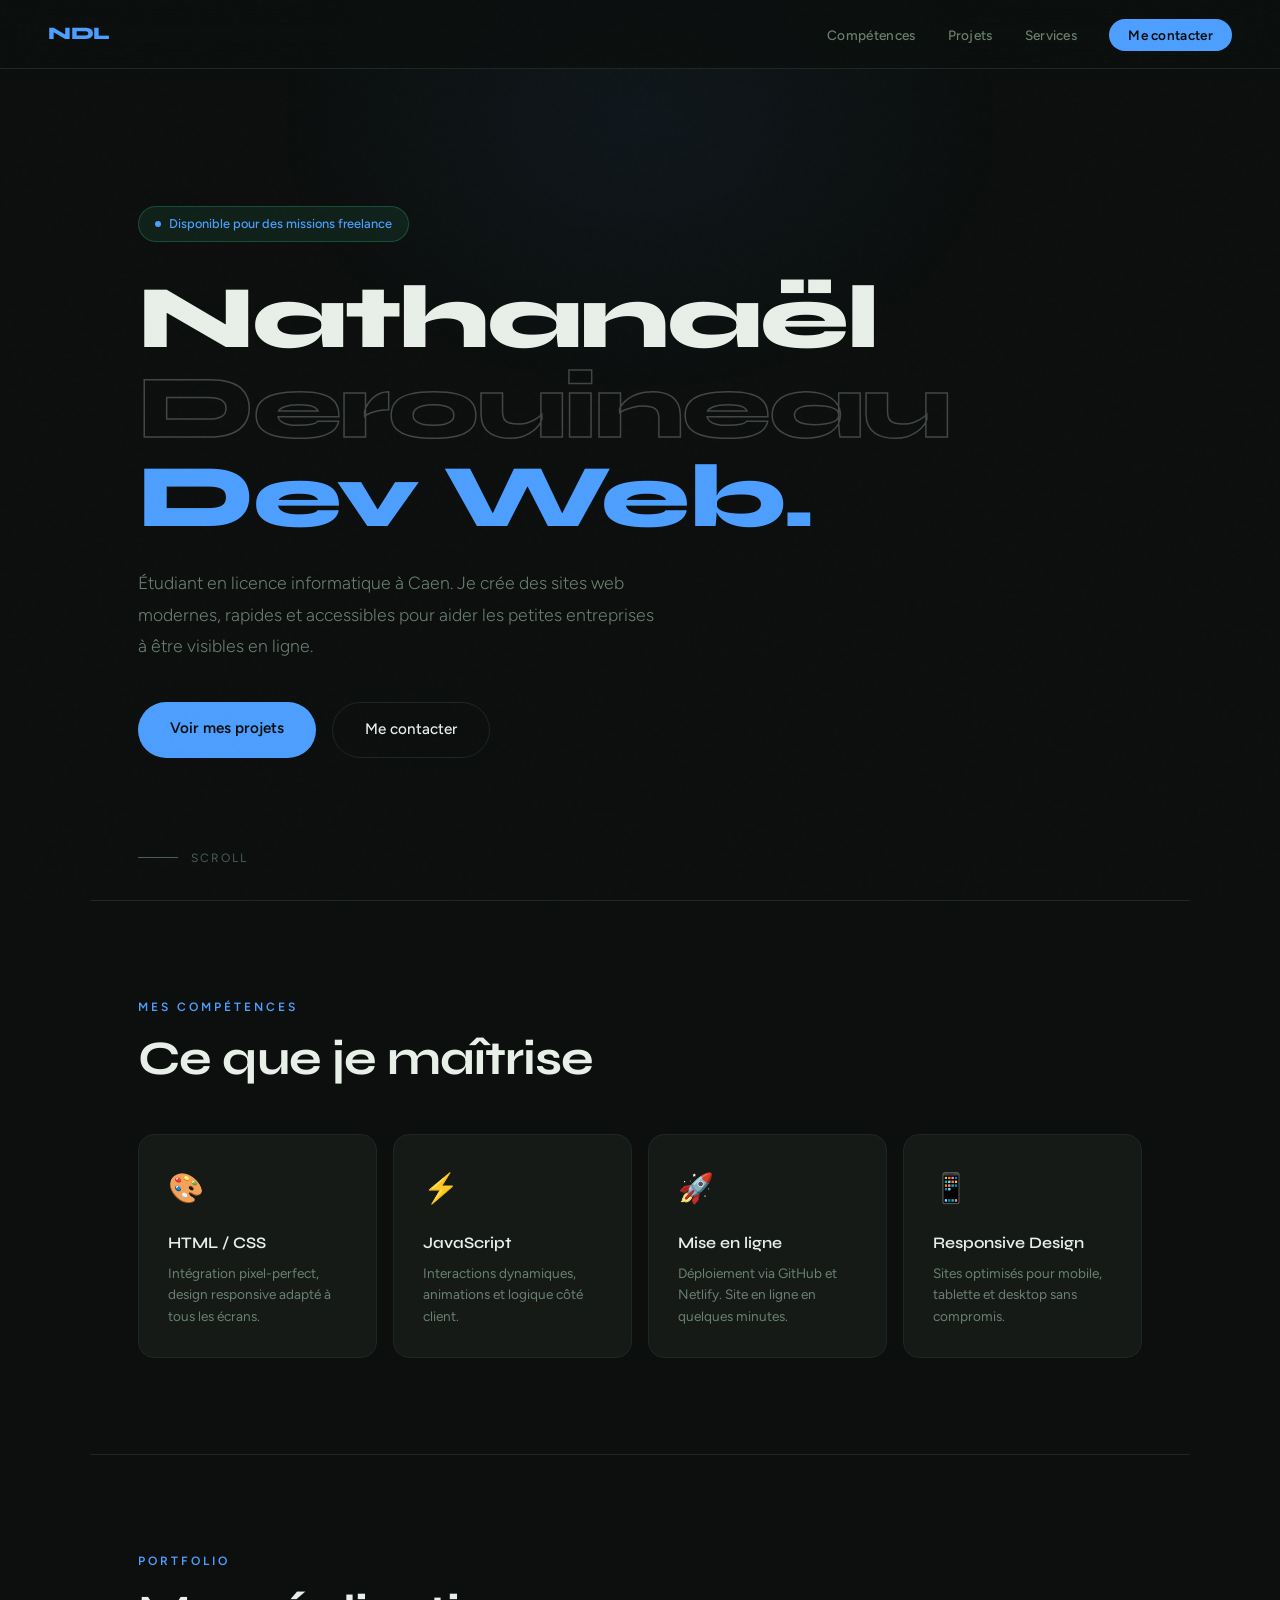
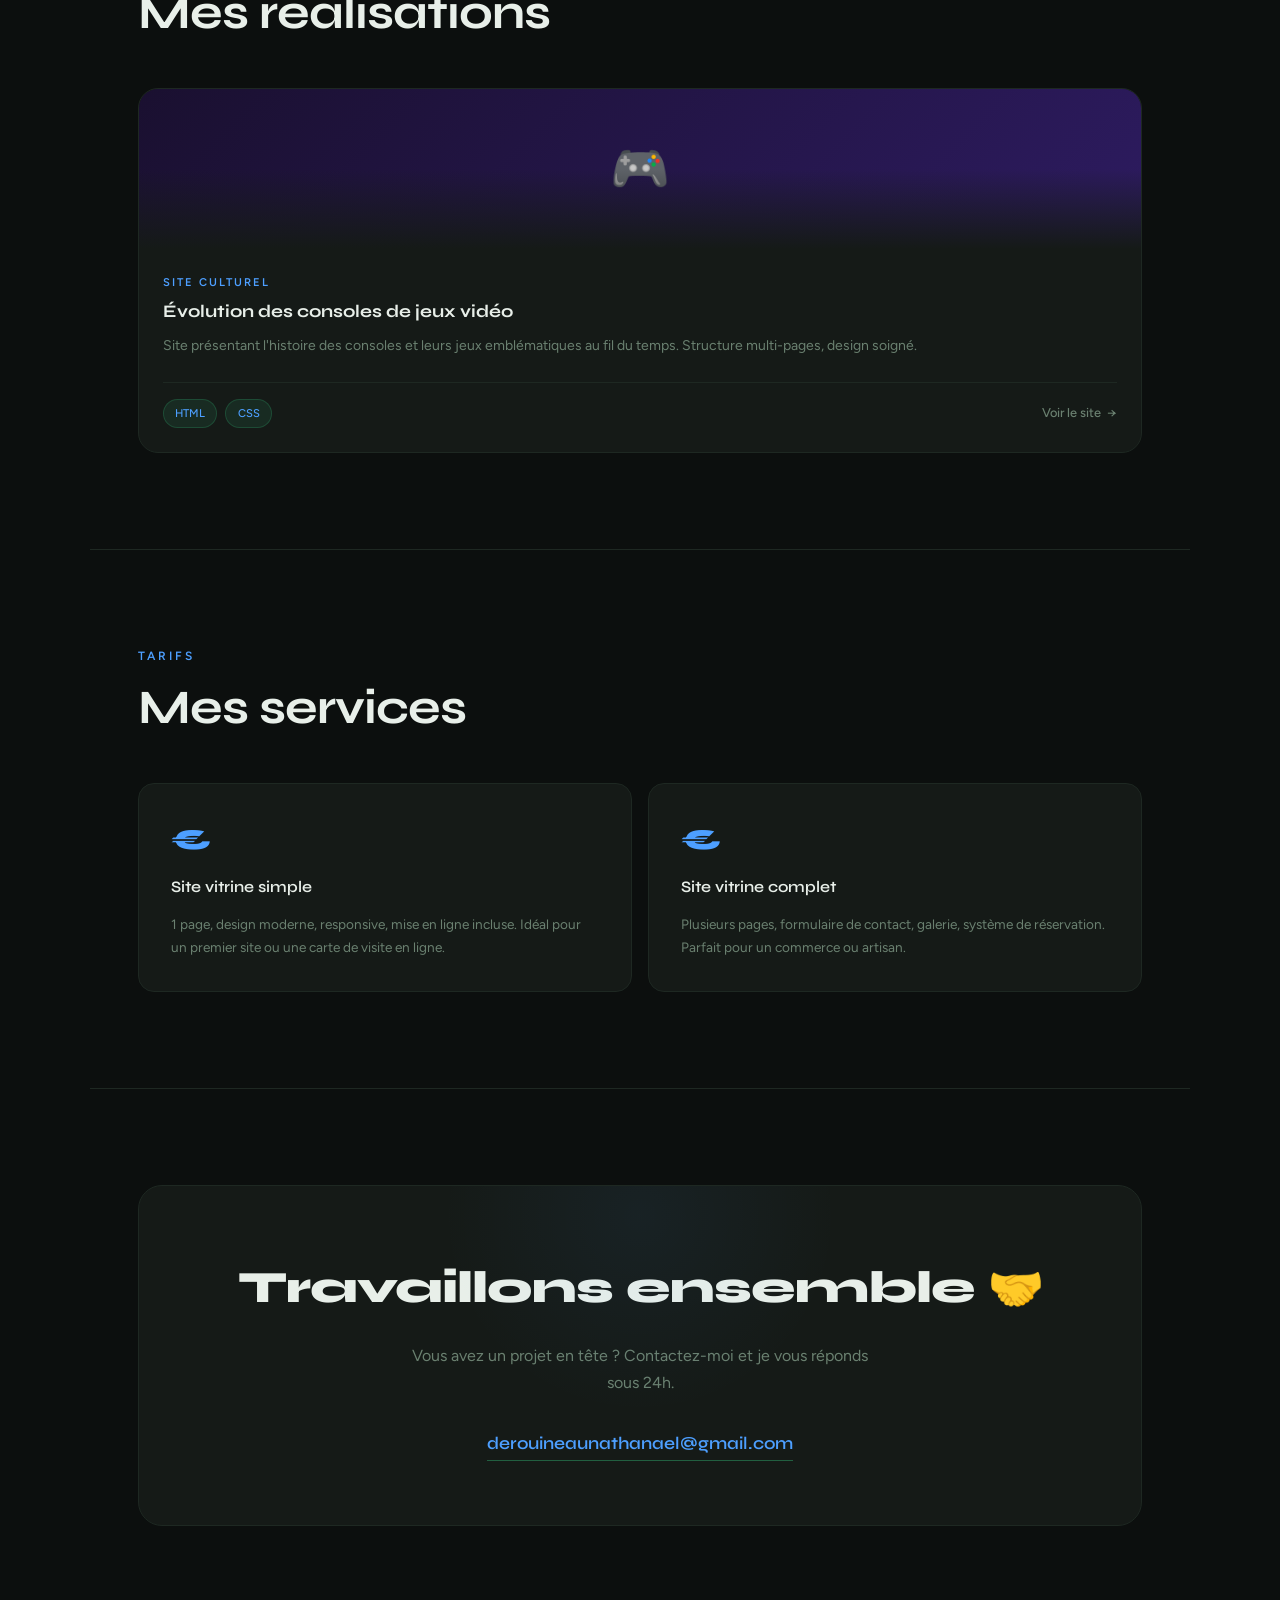
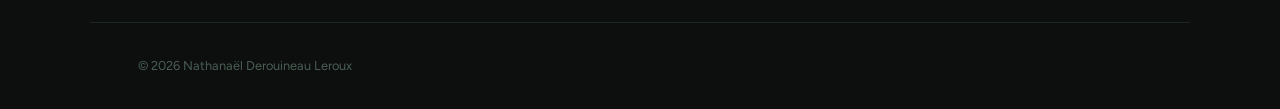
==== index.html @ 704f2c82 "portfolio final" ====
<!DOCTYPE html>
<html lang="fr">
<head>
<meta charset="UTF-8">
<meta name="viewport" content="width=device-width, initial-scale=1.0">
<title>Nathanaël Derouineau – Développeur Web</title>
<link href="https://fonts.googleapis.com/css2?family=Syne:wght@400;600;700;800&family=Figtree:wght@300;400;500&display=swap" rel="stylesheet">
<style>
  :root {
    --bg: #0c0f0e;
    --bg2: #111614;
    --card: #151a17;
    --border: #1e2822;
    --accent: #4d9fff;
    --accent2: #3a8fee;
    --text: #e8efe9;
    --muted: #6a8070;
    --muted2: #4a5e54;
  }

  *, *::before, *::after { margin: 0; padding: 0; box-sizing: border-box; }

  html { scroll-behavior: smooth; }

  body {
    background: var(--bg);
    color: var(--text);
    font-family: 'Figtree', sans-serif;
    font-weight: 400;
    line-height: 1.7;
    overflow-x: hidden;
  }

  /* NOISE OVERLAY */
  body::after {
    content: '';
    position: fixed;
    inset: 0;
    background-image: url("data:image/svg+xml,%3Csvg viewBox='0 0 200 200' xmlns='http://www.w3.org/2000/svg'%3E%3Cfilter id='n'%3E%3CfeTurbulence type='fractalNoise' baseFrequency='0.9' numOctaves='4' stitchTiles='stitch'/%3E%3C/filter%3E%3Crect width='100%25' height='100%25' filter='url(%23n)' opacity='0.04'/%3E%3C/svg%3E");
    opacity: 0.35;
    pointer-events: none;
    z-index: 100;
  }

  /* GLOW BG */
  body::before {
    content: '';
    position: fixed;
    top: -20%;
    left: 50%;
    transform: translateX(-50%);
    width: 800px;
    height: 600px;
    background: radial-gradient(ellipse, rgba(77,159,255,0.06) 0%, transparent 65%);
    pointer-events: none;
    z-index: 0;
  }

  /* NAV */
  nav {
    position: fixed;
    top: 0; left: 0; right: 0;
    z-index: 50;
    display: flex;
    align-items: center;
    justify-content: space-between;
    padding: 1.2rem 3rem;
    background: rgba(12,15,14,0.8);
    backdrop-filter: blur(20px);
    border-bottom: 1px solid var(--border);
  }

  .nav-logo {
    font-family: 'Syne', sans-serif;
    font-weight: 800;
    font-size: 1.1rem;
    color: var(--accent);
    letter-spacing: -0.5px;
    text-decoration: none;
  }

  .nav-links { display: flex; gap: 2rem; list-style: none; }
  .nav-links a {
    color: var(--muted);
    text-decoration: none;
    font-size: 0.85rem;
    font-weight: 500;
    transition: color 0.2s;
    letter-spacing: 0.3px;
  }
  .nav-links a:hover { color: var(--accent); }

  .nav-cta {
    background: var(--accent);
    color: var(--bg) !important;
    padding: 0.5rem 1.2rem;
    border-radius: 100px;
    font-weight: 600 !important;
    font-size: 0.85rem;
    transition: all 0.2s !important;
  }
  .nav-cta:hover { background: var(--accent2) !important; transform: translateY(-1px); }

  /* HERO */
  .hero {
    position: relative;
    z-index: 1;
    min-height: 100vh;
    display: flex;
    flex-direction: column;
    justify-content: center;
    padding: 8rem 3rem 4rem;
    max-width: 1100px;
    margin: 0 auto;
  }

  .hero-tag {
    display: inline-flex;
    align-items: center;
    gap: 0.5rem;
    background: rgba(61,255,160,0.08);
    border: 1px solid rgba(61,255,160,0.2);
    color: var(--accent);
    font-size: 0.8rem;
    font-weight: 500;
    padding: 0.4rem 1rem;
    border-radius: 100px;
    margin-bottom: 2rem;
    width: fit-content;
    animation: fadeUp 0.6s ease both;
  }

  .hero-tag::before {
    content: '';
    width: 6px; height: 6px;
    background: var(--accent);
    border-radius: 50%;
    animation: pulse 2s infinite;
  }

  .hero h1 {
    font-family: 'Syne', sans-serif;
    font-size: clamp(3rem, 7vw, 6.5rem);
    font-weight: 800;
    line-height: 1.0;
    letter-spacing: -2px;
    margin-bottom: 1.5rem;
    animation: fadeUp 0.6s 0.1s ease both;
  }

  .hero h1 .line2 {
    color: transparent;
    -webkit-text-stroke: 1.5px rgba(232,239,233,0.25);
  }

  .hero h1 .accent { color: var(--accent); }

  .hero-sub {
    font-size: 1.1rem;
    color: var(--muted);
    max-width: 520px;
    margin-bottom: 2.5rem;
    line-height: 1.8;
    animation: fadeUp 0.6s 0.2s ease both;
    font-weight: 300;
  }

  .hero-actions {
    display: flex;
    gap: 1rem;
    flex-wrap: wrap;
    animation: fadeUp 0.6s 0.3s ease both;
  }

  .btn-primary {
    background: var(--accent);
    color: var(--bg);
    padding: 0.9rem 2rem;
    border-radius: 100px;
    font-weight: 600;
    font-size: 0.95rem;
    text-decoration: none;
    transition: all 0.2s;
    font-family: 'Figtree', sans-serif;
  }
  .btn-primary:hover { background: var(--accent2); transform: translateY(-2px); box-shadow: 0 12px 30px rgba(77,159,255,0.2); }

  .btn-secondary {
    background: transparent;
    color: var(--text);
    padding: 0.9rem 2rem;
    border-radius: 100px;
    font-weight: 500;
    font-size: 0.95rem;
    text-decoration: none;
    border: 1px solid var(--border);
    transition: all 0.2s;
  }
  .btn-secondary:hover { border-color: var(--accent); color: var(--accent); }

  /* SCROLL INDICATOR */
  .scroll-hint {
    position: absolute;
    bottom: 2rem;
    left: 3rem;
    display: flex;
    align-items: center;
    gap: 0.8rem;
    color: var(--muted2);
    font-size: 0.75rem;
    letter-spacing: 2px;
    text-transform: uppercase;
    animation: fadeUp 0.6s 0.5s ease both;
  }

  .scroll-line {
    width: 40px;
    height: 1px;
    background: var(--muted2);
    position: relative;
    overflow: hidden;
  }
  .scroll-line::after {
    content: '';
    position: absolute;
    left: -100%;
    top: 0;
    width: 100%;
    height: 100%;
    background: var(--accent);
    animation: scan 2s ease infinite;
  }

  @keyframes scan {
    to { left: 100%; }
  }

  /* SECTIONS */
  .section {
    position: relative;
    z-index: 1;
    max-width: 1100px;
    margin: 0 auto;
    padding: 6rem 3rem;
  }

  .section-label {
    font-size: 0.75rem;
    font-weight: 600;
    letter-spacing: 3px;
    text-transform: uppercase;
    color: var(--accent);
    margin-bottom: 1rem;
  }

  .section-title {
    font-family: 'Syne', sans-serif;
    font-size: clamp(2rem, 4vw, 3rem);
    font-weight: 700;
    letter-spacing: -1px;
    margin-bottom: 3rem;
    line-height: 1.1;
  }

  /* SKILLS */
  .skills-grid {
    display: grid;
    grid-template-columns: repeat(auto-fit, minmax(220px, 1fr));
    gap: 1rem;
  }

  .skill-card {
    background: var(--card);
    border: 1px solid var(--border);
    border-radius: 16px;
    padding: 1.8rem;
    transition: all 0.25s;
    cursor: default;
  }

  .skill-card:hover {
    border-color: rgba(61,255,160,0.25);
    transform: translateY(-3px);
    box-shadow: 0 12px 40px rgba(0,0,0,0.3);
  }

  .skill-icon {
    font-size: 1.8rem;
    margin-bottom: 1rem;
  }

  .skill-name {
    font-family: 'Syne', sans-serif;
    font-weight: 600;
    font-size: 1rem;
    margin-bottom: 0.4rem;
  }

  .skill-desc {
    font-size: 0.85rem;
    color: var(--muted);
    line-height: 1.6;
  }

  /* PROJECTS */
  .projects-grid {
    display: grid;
    grid-template-columns: repeat(auto-fit, minmax(320px, 1fr));
    gap: 1.5rem;
  }

  .project-card {
    background: var(--card);
    border: 1px solid var(--border);
    border-radius: 20px;
    overflow: hidden;
    transition: all 0.3s;
    display: flex;
    flex-direction: column;
  }

  .project-card:hover {
    border-color: rgba(61,255,160,0.2);
    transform: translateY(-4px);
    box-shadow: 0 20px 60px rgba(0,0,0,0.4);
  }

  .project-thumb {
    height: 160px;
    display: flex;
    align-items: center;
    justify-content: center;
    font-size: 3rem;
    position: relative;
    overflow: hidden;
  }

  .project-thumb.console {
    background: linear-gradient(135deg, #1a1030 0%, #2d1b60 100%);
  }

  .project-thumb.paris {
    background: linear-gradient(135deg, #0a1f12 0%, #0d3320 100%);
  }

  .project-thumb::after {
    content: '';
    position: absolute;
    inset: 0;
    background: linear-gradient(to bottom, transparent 50%, var(--card) 100%);
  }

  .project-body {
    padding: 1.5rem;
    flex: 1;
    display: flex;
    flex-direction: column;
  }

  .project-tag {
    font-size: 0.7rem;
    font-weight: 600;
    letter-spacing: 2px;
    text-transform: uppercase;
    color: var(--accent);
    margin-bottom: 0.6rem;
  }

  .project-title {
    font-family: 'Syne', sans-serif;
    font-weight: 700;
    font-size: 1.1rem;
    margin-bottom: 0.6rem;
    line-height: 1.3;
  }

  .project-desc {
    font-size: 0.875rem;
    color: var(--muted);
    line-height: 1.7;
    margin-bottom: 1.5rem;
    flex: 1;
  }

  .project-footer {
    display: flex;
    align-items: center;
    justify-content: space-between;
    padding-top: 1rem;
    border-top: 1px solid var(--border);
  }

  .project-techs {
    display: flex;
    gap: 0.5rem;
    flex-wrap: wrap;
  }

  .tech-pill {
    background: rgba(61,255,160,0.08);
    border: 1px solid rgba(61,255,160,0.15);
    color: var(--accent);
    font-size: 0.7rem;
    font-weight: 500;
    padding: 0.25rem 0.7rem;
    border-radius: 100px;
  }

  .project-link {
    color: var(--muted);
    text-decoration: none;
    font-size: 0.8rem;
    font-weight: 500;
    display: flex;
    align-items: center;
    gap: 0.4rem;
    transition: color 0.2s;
  }
  .project-link:hover { color: var(--accent); }
  .project-link::after { content: '→'; }

  /* SERVICES */
  .services-grid {
    display: grid;
    grid-template-columns: repeat(auto-fit, minmax(260px, 1fr));
    gap: 1rem;
  }

  .service-card {
    background: var(--card);
    border: 1px solid var(--border);
    border-radius: 16px;
    padding: 2rem;
    transition: all 0.25s;
    position: relative;
    overflow: hidden;
  }

  .service-card::before {
    content: '';
    position: absolute;
    top: 0; left: 0; right: 0;
    height: 2px;
    background: linear-gradient(90deg, var(--accent), transparent);
    opacity: 0;
    transition: opacity 0.2s;
  }

  .service-card:hover { border-color: rgba(61,255,160,0.2); transform: translateY(-2px); }
  .service-card:hover::before { opacity: 1; }

  .service-price {
    font-family: 'Syne', sans-serif;
    font-size: 1.8rem;
    font-weight: 800;
    color: var(--accent);
    margin-bottom: 0.5rem;
  }

  .service-name {
    font-family: 'Syne', sans-serif;
    font-weight: 600;
    font-size: 1rem;
    margin-bottom: 0.8rem;
  }

  .service-desc {
    font-size: 0.85rem;
    color: var(--muted);
    line-height: 1.7;
  }

  /* CONTACT */
  .contact-box {
    background: var(--card);
    border: 1px solid var(--border);
    border-radius: 24px;
    padding: 4rem;
    text-align: center;
    position: relative;
    overflow: hidden;
  }

  .contact-box::before {
    content: '';
    position: absolute;
    top: -50%;
    left: 50%;
    transform: translateX(-50%);
    width: 400px;
    height: 400px;
    background: radial-gradient(ellipse, rgba(77,159,255,0.06) 0%, transparent 70%);
    pointer-events: none;
  }

  .contact-box h2 {
    font-family: 'Syne', sans-serif;
    font-size: clamp(1.8rem, 4vw, 2.8rem);
    font-weight: 800;
    letter-spacing: -1px;
    margin-bottom: 1rem;
  }

  .contact-box p {
    color: var(--muted);
    margin-bottom: 2rem;
    font-size: 1rem;
    max-width: 480px;
    margin-left: auto;
    margin-right: auto;
  }

  .contact-email {
    display: inline-block;
    font-family: 'Syne', sans-serif;
    font-size: 1.1rem;
    font-weight: 600;
    color: var(--accent);
    text-decoration: none;
    border-bottom: 1px solid rgba(61,255,160,0.3);
    padding-bottom: 2px;
    transition: border-color 0.2s;
  }
  .contact-email:hover { border-color: var(--accent); }

  /* FOOTER */
  footer {
    position: relative;
    z-index: 1;
    border-top: 1px solid var(--border);
    padding: 2rem 3rem;
    display: flex;
    align-items: center;
    justify-content: space-between;
    max-width: 1100px;
    margin: 0 auto;
  }

  footer p {
    font-size: 0.8rem;
    color: var(--muted2);
  }

  /* DIVIDER */
  .divider {
    border: none;
    border-top: 1px solid var(--border);
    max-width: 1100px;
    margin: 0 auto;
  }

  /* ANIMATIONS */
  @keyframes fadeUp {
    from { opacity: 0; transform: translateY(24px); }
    to   { opacity: 1; transform: translateY(0); }
  }

  @keyframes pulse {
    0%, 100% { opacity: 1; transform: scale(1); }
    50% { opacity: 0.5; transform: scale(0.8); }
  }

  .fade-in {
    opacity: 0;
    transform: translateY(20px);
    transition: opacity 0.6s ease, transform 0.6s ease;
  }
  .fade-in.visible {
    opacity: 1;
    transform: translateY(0);
  }

  /* RESPONSIVE */
  @media (max-width: 768px) {
    nav { padding: 1rem 1.5rem; }
    .nav-links { display: none; }
    .hero, .section { padding-left: 1.5rem; padding-right: 1.5rem; }
    .hero { padding-top: 6rem; }
    .scroll-hint { left: 1.5rem; }
    .contact-box { padding: 2rem 1.5rem; }
    footer { flex-direction: column; gap: 0.5rem; text-align: center; }
  }
</style>
</head>
<body>

<!-- NAV -->
<nav>
  <a href="#" class="nav-logo">NDL</a>
  <ul class="nav-links">
    <li><a href="#competences">Compétences</a></li>
    <li><a href="#projets">Projets</a></li>
    <li><a href="#services">Services</a></li>
    <li><a href="#contact" class="nav-cta">Me contacter</a></li>
  </ul>
</nav>

<!-- HERO -->
<div class="hero">
  <div class="hero-tag">Disponible pour des missions freelance</div>
  <h1>
    Nathanaël<br>
    <span class="line2">Derouineau</span><br>
    <span class="accent">Dev Web.</span>
  </h1>
  <p class="hero-sub">
    Étudiant en licence informatique à Caen. Je crée des sites web modernes, rapides et accessibles pour aider les petites entreprises à être visibles en ligne.
  </p>
  <div class="hero-actions">
    <a href="#projets" class="btn-primary">Voir mes projets</a>
    <a href="#contact" class="btn-secondary">Me contacter</a>
  </div>
  <div class="scroll-hint">
    <div class="scroll-line"></div>
    Scroll
  </div>
</div>

<hr class="divider">

<!-- COMPÉTENCES -->
<section class="section" id="competences">
  <div class="section-label fade-in">Mes compétences</div>
  <h2 class="section-title fade-in">Ce que je maîtrise</h2>
  <div class="skills-grid">
    <div class="skill-card fade-in">
      <div class="skill-icon">🎨</div>
      <div class="skill-name">HTML / CSS</div>
      <div class="skill-desc">Intégration pixel-perfect, design responsive adapté à tous les écrans.</div>
    </div>
    <div class="skill-card fade-in">
      <div class="skill-icon">⚡</div>
      <div class="skill-name">JavaScript</div>
      <div class="skill-desc">Interactions dynamiques, animations et logique côté client.</div>
    </div>
    <div class="skill-card fade-in">
      <div class="skill-icon">🚀</div>
      <div class="skill-name">Mise en ligne</div>
      <div class="skill-desc">Déploiement via GitHub et Netlify. Site en ligne en quelques minutes.</div>
    </div>
    <div class="skill-card fade-in">
      <div class="skill-icon">📱</div>
      <div class="skill-name">Responsive Design</div>
      <div class="skill-desc">Sites optimisés pour mobile, tablette et desktop sans compromis.</div>
    </div>
  </div>
</section>

<hr class="divider">

<!-- PROJETS -->
<section class="section" id="projets">
  <div class="section-label fade-in">Portfolio</div>
  <h2 class="section-title fade-in">Mes réalisations</h2>
  <div class="projects-grid">

    <div class="project-card fade-in">
      <div class="project-thumb console">🎮</div>
      <div class="project-body">
        <div class="project-tag">Site culturel</div>
        <div class="project-title">Évolution des consoles de jeux vidéo</div>
        <div class="project-desc">Site présentant l'histoire des consoles et leurs jeux emblématiques au fil du temps. Structure multi-pages, design soigné.</div>
        <div class="project-footer">
          <div class="project-techs">
            <span class="tech-pill">HTML</span>
            <span class="tech-pill">CSS</span>
          </div>
          <a href="https://histoirescsl.netlify.app/" target="_blank" class="project-link">Voir le site</a>
        </div>
      </div>
    </div>


  </div>
</section>

<hr class="divider">

<!-- SERVICES -->
<section class="section" id="services">
  <div class="section-label fade-in">Tarifs</div>
  <h2 class="section-title fade-in">Mes services</h2>
  <div class="services-grid">
    <div class="service-card fade-in">
      <div class="service-price">€</div>
      <div class="service-name">Site vitrine simple</div>
      <div class="service-desc">1 page, design moderne, responsive, mise en ligne incluse. Idéal pour un premier site ou une carte de visite en ligne.</div>
    </div>
    <div class="service-card fade-in">
      <div class="service-price">€</div>
      <div class="service-name">Site vitrine complet</div>
      <div class="service-desc">Plusieurs pages, formulaire de contact, galerie, système de réservation. Parfait pour un commerce ou artisan.</div>
    </div>

  </div>
</section>

<hr class="divider">

<!-- CONTACT -->
<section class="section" id="contact">
  <div class="contact-box fade-in">
    <h2>Travaillons ensemble 🤝</h2>
    <p>Vous avez un projet en tête ? Contactez-moi et je vous réponds sous 24h.</p>
    <a href="mailto:derouineaunathanael@gmail.com" class="contact-email">derouineaunathanael@gmail.com</a>
  </div>
</section>

<!-- FOOTER -->
<footer>
  <p>© 2026 Nathanaël Derouineau Leroux</p>
</footer>

<script>
  const observer = new IntersectionObserver((entries) => {
    entries.forEach((entry, i) => {
      if (entry.isIntersecting) {
        setTimeout(() => entry.target.classList.add('visible'), i * 80);
      }
    });
  }, { threshold: 0.1 });

  document.querySelectorAll('.fade-in').forEach(el => observer.observe(el));
</script>

</body>
</html>
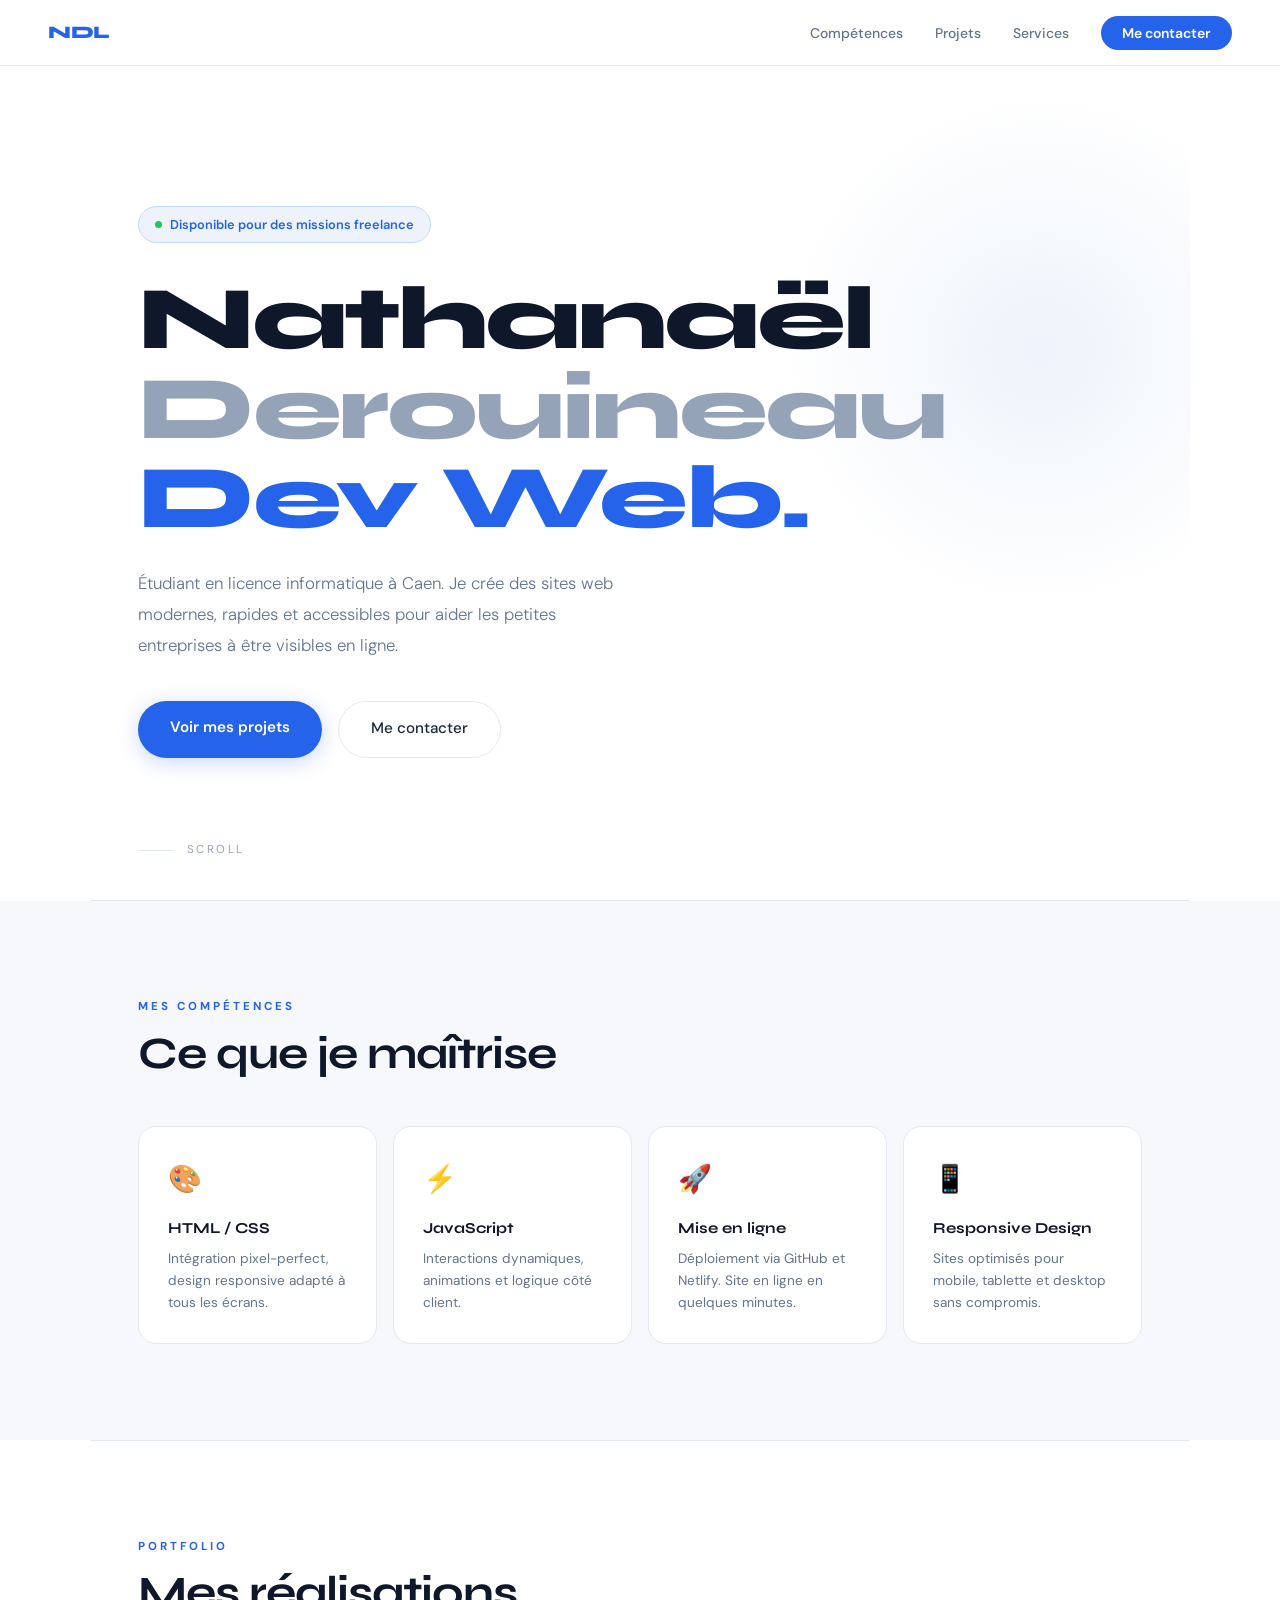
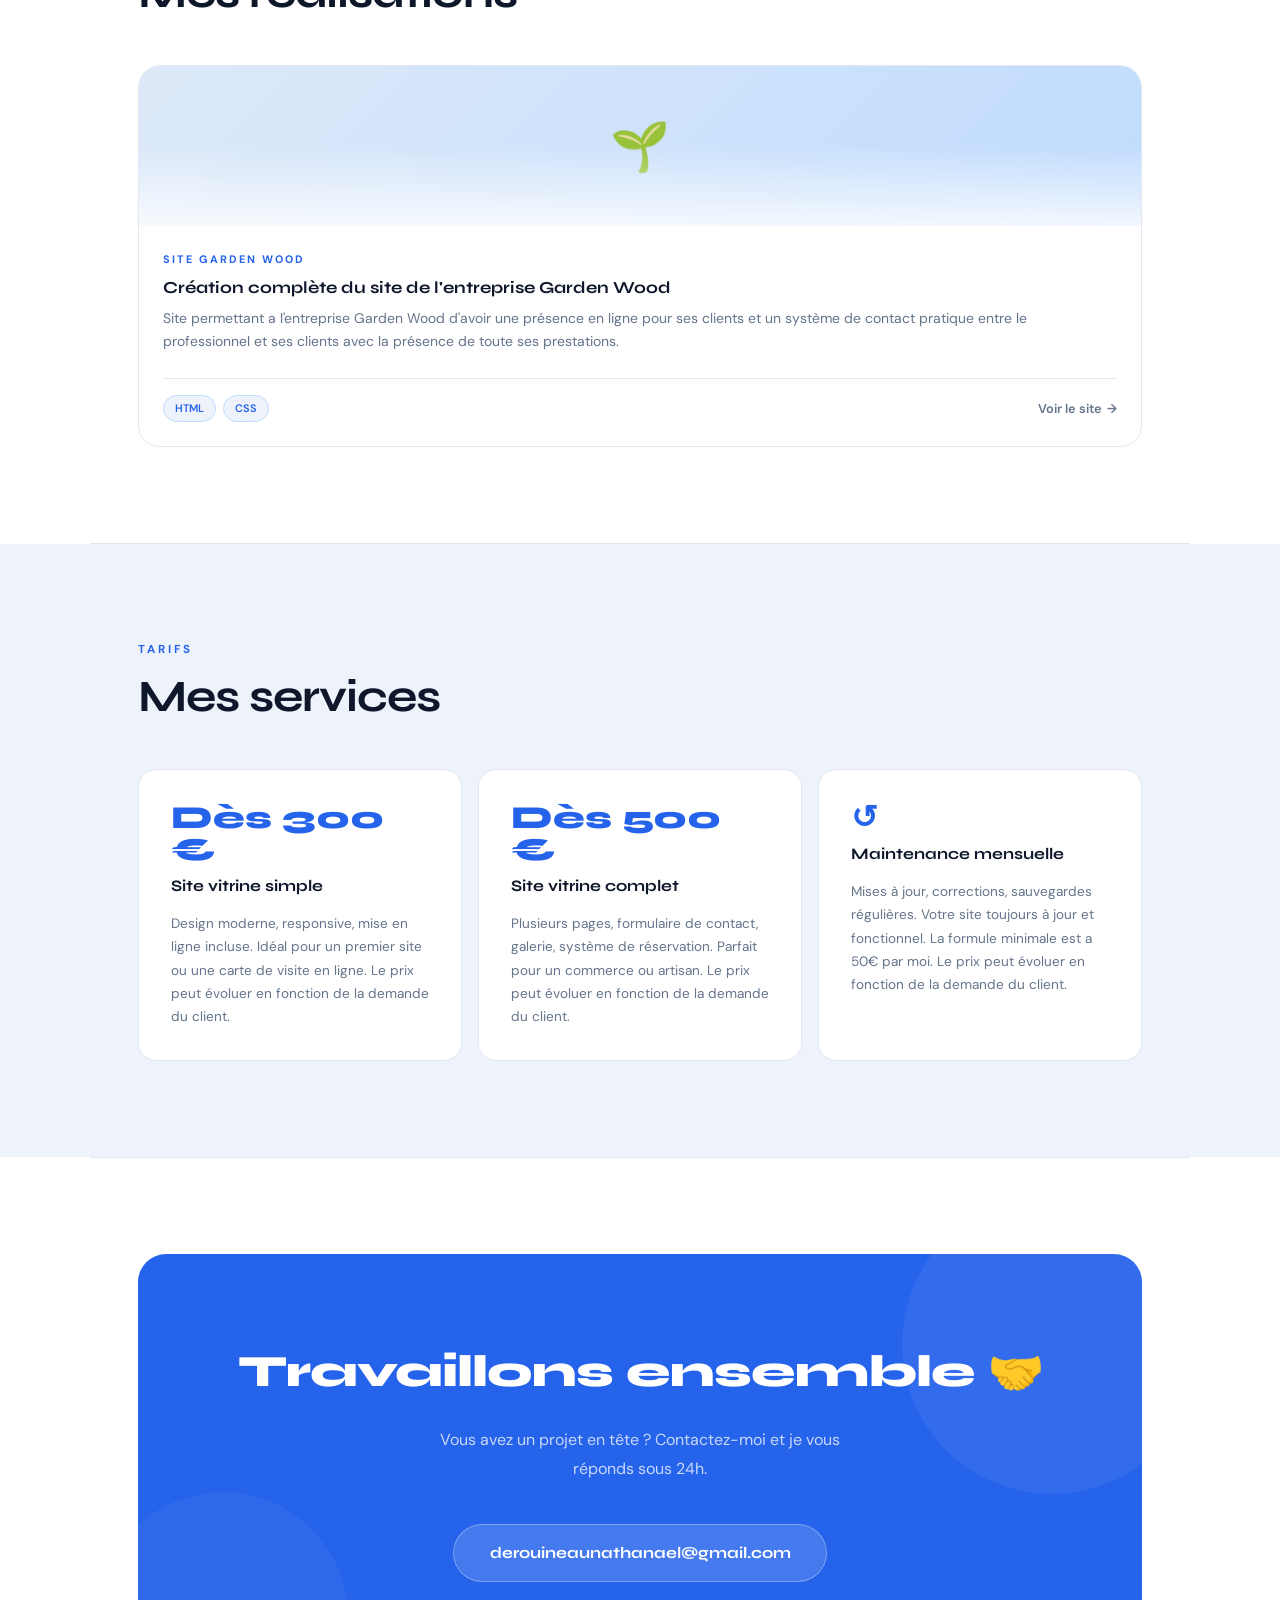
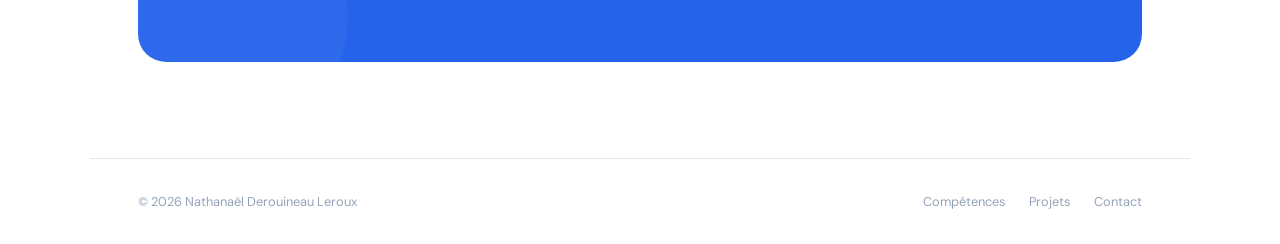
==== commit a6d80905: "new portfolio" ====
--- a/index.html
+++ b/index.html
@@ -4,59 +4,37 @@
 <meta charset="UTF-8">
 <meta name="viewport" content="width=device-width, initial-scale=1.0">
 <title>Nathanaël Derouineau – Développeur Web</title>
-<link href="https://fonts.googleapis.com/css2?family=Syne:wght@400;600;700;800&family=Figtree:wght@300;400;500&display=swap" rel="stylesheet">
+<link href="https://fonts.googleapis.com/css2?family=Syne:wght@400;600;700;800&family=DM+Sans:ital,opsz,wght@0,9..40,300;0,9..40,400;0,9..40,500;1,9..40,300&display=swap" rel="stylesheet">
 <style>
   :root {
-    --bg: #0c0f0e;
-    --bg2: #111614;
-    --card: #151a17;
-    --border: #1e2822;
-    --accent: #4d9fff;
-    --accent2: #3a8fee;
-    --text: #e8efe9;
-    --muted: #6a8070;
-    --muted2: #4a5e54;
+    --white: #ffffff;
+    --off-white: #f7f8fc;
+    --light-blue: #eef3fb;
+    --pale-blue: #dde9f8;
+    --blue: #2563eb;
+    --blue-mid: #1d4ed8;
+    --blue-dark: #1e3a8a;
+    --ink: #0f172a;
+    --ink2: #1e293b;
+    --muted: #64748b;
+    --muted2: #94a3b8;
+    --border: #e2e8f0;
+    --border-blue: #bfdbfe;
   }
 
   *, *::before, *::after { margin: 0; padding: 0; box-sizing: border-box; }
-
   html { scroll-behavior: smooth; }
 
   body {
-    background: var(--bg);
-    color: var(--text);
-    font-family: 'Figtree', sans-serif;
+    background: var(--white);
+    color: var(--ink);
+    font-family: 'DM Sans', sans-serif;
     font-weight: 400;
     line-height: 1.7;
     overflow-x: hidden;
   }
 
-  /* NOISE OVERLAY */
-  body::after {
-    content: '';
-    position: fixed;
-    inset: 0;
-    background-image: url("data:image/svg+xml,%3Csvg viewBox='0 0 200 200' xmlns='http://www.w3.org/2000/svg'%3E%3Cfilter id='n'%3E%3CfeTurbulence type='fractalNoise' baseFrequency='0.9' numOctaves='4' stitchTiles='stitch'/%3E%3C/filter%3E%3Crect width='100%25' height='100%25' filter='url(%23n)' opacity='0.04'/%3E%3C/svg%3E");
-    opacity: 0.35;
-    pointer-events: none;
-    z-index: 100;
-  }
-
-  /* GLOW BG */
-  body::before {
-    content: '';
-    position: fixed;
-    top: -20%;
-    left: 50%;
-    transform: translateX(-50%);
-    width: 800px;
-    height: 600px;
-    background: radial-gradient(ellipse, rgba(77,159,255,0.06) 0%, transparent 65%);
-    pointer-events: none;
-    z-index: 0;
-  }
-
-  /* NAV */
+  /* ── NAV ── */
   nav {
     position: fixed;
     top: 0; left: 0; right: 0;
@@ -64,9 +42,10 @@
     display: flex;
     align-items: center;
     justify-content: space-between;
-    padding: 1.2rem 3rem;
-    background: rgba(12,15,14,0.8);
-    backdrop-filter: blur(20px);
+    padding: 1.1rem 3rem;
+    background: rgba(255,255,255,0.88);
+    backdrop-filter: blur(18px);
+    -webkit-backdrop-filter: blur(18px);
     border-bottom: 1px solid var(--border);
   }
 
@@ -74,55 +53,116 @@
     font-family: 'Syne', sans-serif;
     font-weight: 800;
     font-size: 1.1rem;
-    color: var(--accent);
+    color: var(--blue);
     letter-spacing: -0.5px;
     text-decoration: none;
   }
 
-  .nav-links { display: flex; gap: 2rem; list-style: none; }
+  .nav-links {
+    display: flex;
+    align-items: center;
+    gap: 2rem;
+    list-style: none;
+  }
+
   .nav-links a {
     color: var(--muted);
     text-decoration: none;
-    font-size: 0.85rem;
+    font-size: 0.875rem;
     font-weight: 500;
     transition: color 0.2s;
-    letter-spacing: 0.3px;
-  }
-  .nav-links a:hover { color: var(--accent); }
+  }
+  .nav-links a:hover { color: var(--blue); }
 
   .nav-cta {
-    background: var(--accent);
-    color: var(--bg) !important;
-    padding: 0.5rem 1.2rem;
-    border-radius: 100px;
+    background: var(--blue) !important;
+    color: #fff !important;
+    padding: 0.5rem 1.3rem !important;
+    border-radius: 100px !important;
     font-weight: 600 !important;
-    font-size: 0.85rem;
-    transition: all 0.2s !important;
-  }
-  .nav-cta:hover { background: var(--accent2) !important; transform: translateY(-1px); }
-
-  /* HERO */
+    transition: background 0.2s, transform 0.2s !important;
+  }
+  .nav-cta:hover { background: var(--blue-mid) !important; transform: translateY(-1px) !important; }
+
+  /* Hamburger */
+  .hamburger {
+    display: none;
+    flex-direction: column;
+    gap: 5px;
+    cursor: pointer;
+    padding: 4px;
+    background: none;
+    border: none;
+  }
+  .hamburger span {
+    display: block;
+    width: 22px;
+    height: 2px;
+    background: var(--ink2);
+    border-radius: 2px;
+    transition: all 0.3s;
+  }
+
+  .mobile-menu {
+    display: none;
+    position: fixed;
+    top: 60px; left: 0; right: 0;
+    background: white;
+    border-bottom: 1px solid var(--border);
+    padding: 1.5rem;
+    z-index: 49;
+    flex-direction: column;
+    gap: 1rem;
+  }
+  .mobile-menu.open { display: flex; }
+  .mobile-menu a {
+    color: var(--ink2);
+    text-decoration: none;
+    font-weight: 500;
+    font-size: 1rem;
+    padding: 0.5rem 0;
+    border-bottom: 1px solid var(--border);
+  }
+  .mobile-menu a:last-child { border-bottom: none; }
+
+  /* ── HERO ── */
   .hero {
     position: relative;
-    z-index: 1;
     min-height: 100vh;
     display: flex;
     flex-direction: column;
     justify-content: center;
-    padding: 8rem 3rem 4rem;
+    padding: 9rem 3rem 5rem;
     max-width: 1100px;
     margin: 0 auto;
-  }
+    overflow: hidden;
+  }
+
+  /* Big decorative circle */
+  .hero::before {
+    content: '';
+    position: absolute;
+    top: 10%;
+    right: -10%;
+    width: 520px;
+    height: 520px;
+    border-radius: 50%;
+    background: radial-gradient(circle, var(--light-blue) 0%, transparent 70%);
+    pointer-events: none;
+    z-index: 0;
+  }
+
+  .hero-inner { position: relative; z-index: 1; }
 
   .hero-tag {
     display: inline-flex;
     align-items: center;
     gap: 0.5rem;
-    background: rgba(61,255,160,0.08);
-    border: 1px solid rgba(61,255,160,0.2);
-    color: var(--accent);
+    background: var(--light-blue);
+    border: 1px solid var(--border-blue);
+    color: var(--blue);
     font-size: 0.8rem;
-    font-weight: 500;
+    font-weight: 600;
     padding: 0.4rem 1rem;
     border-radius: 100px;
     margin-bottom: 2rem;
@@ -130,37 +170,40 @@
     animation: fadeUp 0.6s ease both;
   }
 
-  .hero-tag::before {
-    content: '';
-    width: 6px; height: 6px;
-    background: var(--accent);
+  .hero-dot {
+    width: 7px; height: 7px;
+    background: #22c55e;
     border-radius: 50%;
     animation: pulse 2s infinite;
+    flex-shrink: 0;
   }
 
   .hero h1 {
     font-family: 'Syne', sans-serif;
-    font-size: clamp(3rem, 7vw, 6.5rem);
+    font-size: clamp(3.2rem, 7vw, 6.5rem);
     font-weight: 800;
     line-height: 1.0;
-    letter-spacing: -2px;
+    letter-spacing: -2.5px;
     margin-bottom: 1.5rem;
     animation: fadeUp 0.6s 0.1s ease both;
-  }
-
-  .hero h1 .line2 {
-    color: transparent;
-    -webkit-text-stroke: 1.5px rgba(232,239,233,0.25);
-  }
-
-  .hero h1 .accent { color: var(--accent); }
+    color: var(--ink);
+  }
+
+  .hero h1 .name-dim {
+    color: var(--muted2);
+  }
+
+  .hero h1 .accent {
+    color: var(--blue);
+    display: block;
+  }
 
   .hero-sub {
-    font-size: 1.1rem;
+    font-size: 1.05rem;
     color: var(--muted);
-    max-width: 520px;
+    max-width: 500px;
     margin-bottom: 2.5rem;
-    line-height: 1.8;
+    line-height: 1.85;
     animation: fadeUp 0.6s 0.2s ease both;
     font-weight: 300;
   }
@@ -173,127 +216,142 @@
   }
 
   .btn-primary {
-    background: var(--accent);
-    color: var(--bg);
+    background: var(--blue);
+    color: #fff;
     padding: 0.9rem 2rem;
     border-radius: 100px;
     font-weight: 600;
     font-size: 0.95rem;
     text-decoration: none;
     transition: all 0.2s;
-    font-family: 'Figtree', sans-serif;
-  }
-  .btn-primary:hover { background: var(--accent2); transform: translateY(-2px); box-shadow: 0 12px 30px rgba(77,159,255,0.2); }
+    font-family: 'DM Sans', sans-serif;
+    box-shadow: 0 4px 20px rgba(37,99,235,0.25);
+  }
+  .btn-primary:hover {
+    background: var(--blue-mid);
+    transform: translateY(-2px);
+    box-shadow: 0 8px 30px rgba(37,99,235,0.35);
+  }
 
   .btn-secondary {
     background: transparent;
-    color: var(--text);
+    color: var(--ink2);
     padding: 0.9rem 2rem;
     border-radius: 100px;
     font-weight: 500;
     font-size: 0.95rem;
     text-decoration: none;
-    border: 1px solid var(--border);
+    border: 1.5px solid var(--border);
     transition: all 0.2s;
   }
-  .btn-secondary:hover { border-color: var(--accent); color: var(--accent); }
-
-  /* SCROLL INDICATOR */
+  .btn-secondary:hover {
+    border-color: var(--blue);
+    color: var(--blue);
+    background: var(--light-blue);
+  }
+
   .scroll-hint {
     position: absolute;
-    bottom: 2rem;
+    bottom: 2.5rem;
     left: 3rem;
     display: flex;
     align-items: center;
     gap: 0.8rem;
     color: var(--muted2);
-    font-size: 0.75rem;
-    letter-spacing: 2px;
+    font-size: 0.72rem;
+    letter-spacing: 2.5px;
     text-transform: uppercase;
     animation: fadeUp 0.6s 0.5s ease both;
   }
-
   .scroll-line {
-    width: 40px;
-    height: 1px;
-    background: var(--muted2);
+    width: 36px; height: 1px;
+    background: var(--border);
+    overflow: hidden;
     position: relative;
-    overflow: hidden;
   }
   .scroll-line::after {
     content: '';
     position: absolute;
-    left: -100%;
-    top: 0;
-    width: 100%;
-    height: 100%;
-    background: var(--accent);
+    left: -100%; top: 0;
+    width: 100%; height: 100%;
+    background: var(--blue);
     animation: scan 2s ease infinite;
   }
 
-  @keyframes scan {
-    to { left: 100%; }
-  }
-
-  /* SECTIONS */
+  /* ── SHARED ── */
   .section {
-    position: relative;
-    z-index: 1;
     max-width: 1100px;
     margin: 0 auto;
     padding: 6rem 3rem;
   }
 
   .section-label {
-    font-size: 0.75rem;
-    font-weight: 600;
+    font-size: 0.72rem;
+    font-weight: 700;
     letter-spacing: 3px;
     text-transform: uppercase;
-    color: var(--accent);
-    margin-bottom: 1rem;
+    color: var(--blue);
+    margin-bottom: 0.75rem;
   }
 
   .section-title {
     font-family: 'Syne', sans-serif;
-    font-size: clamp(2rem, 4vw, 3rem);
+    font-size: clamp(1.9rem, 3.5vw, 2.8rem);
     font-weight: 700;
     letter-spacing: -1px;
     margin-bottom: 3rem;
     line-height: 1.1;
-  }
-
-  /* SKILLS */
+    color: var(--ink);
+  }
+
+  .divider {
+    border: none;
+    border-top: 1px solid var(--border);
+    max-width: 1100px;
+    margin: 0 auto;
+  }
+
+  /* ── STRIPE BACKGROUNDS ── */
+  .bg-off { background: var(--off-white); }
+  .bg-light-blue { background: var(--light-blue); }
+  .bg-white { background: var(--white); }
+
+  .full-width-section {
+    width: 100%;
+  }
+
+  /* ── SKILLS ── */
   .skills-grid {
     display: grid;
-    grid-template-columns: repeat(auto-fit, minmax(220px, 1fr));
+    grid-template-columns: repeat(auto-fit, minmax(210px, 1fr));
     gap: 1rem;
   }
 
   .skill-card {
-    background: var(--card);
-    border: 1px solid var(--border);
-    border-radius: 16px;
+    background: var(--white);
+    border: 1.5px solid var(--border);
+    border-radius: 18px;
     padding: 1.8rem;
     transition: all 0.25s;
     cursor: default;
   }
-
   .skill-card:hover {
-    border-color: rgba(61,255,160,0.25);
+    border-color: var(--border-blue);
     transform: translateY(-3px);
-    box-shadow: 0 12px 40px rgba(0,0,0,0.3);
+    box-shadow: 0 10px 40px rgba(37,99,235,0.08);
   }
 
   .skill-icon {
-    font-size: 1.8rem;
-    margin-bottom: 1rem;
+    font-size: 1.7rem;
+    margin-bottom: 0.9rem;
   }
 
   .skill-name {
     font-family: 'Syne', sans-serif;
-    font-weight: 600;
-    font-size: 1rem;
+    font-weight: 700;
+    font-size: 0.95rem;
     margin-bottom: 0.4rem;
+    color: var(--ink);
   }
 
   .skill-desc {
@@ -302,27 +360,26 @@
     line-height: 1.6;
   }
 
-  /* PROJECTS */
+  /* ── PROJECTS ── */
   .projects-grid {
     display: grid;
-    grid-template-columns: repeat(auto-fit, minmax(320px, 1fr));
+    grid-template-columns: repeat(auto-fit, minmax(300px, 1fr));
     gap: 1.5rem;
   }
 
   .project-card {
-    background: var(--card);
-    border: 1px solid var(--border);
-    border-radius: 20px;
+    background: var(--white);
+    border: 1.5px solid var(--border);
+    border-radius: 22px;
     overflow: hidden;
     transition: all 0.3s;
     display: flex;
     flex-direction: column;
   }
-
   .project-card:hover {
-    border-color: rgba(61,255,160,0.2);
-    transform: translateY(-4px);
-    box-shadow: 0 20px 60px rgba(0,0,0,0.4);
+    border-color: var(--border-blue);
+    transform: translateY(-5px);
+    box-shadow: 0 20px 60px rgba(37,99,235,0.10);
   }
 
   .project-thumb {
@@ -336,18 +393,17 @@
   }
 
   .project-thumb.console {
-    background: linear-gradient(135deg, #1a1030 0%, #2d1b60 100%);
-  }
-
+    background: linear-gradient(135deg, #dde9f8 0%, #bfdbfe 100%);
+  }
   .project-thumb.paris {
-    background: linear-gradient(135deg, #0a1f12 0%, #0d3320 100%);
+    background: linear-gradient(135deg, #e0f2fe 0%, #bae6fd 100%);
   }
 
   .project-thumb::after {
     content: '';
     position: absolute;
     inset: 0;
-    background: linear-gradient(to bottom, transparent 50%, var(--card) 100%);
+    background: linear-gradient(to bottom, transparent 50%, rgba(255,255,255,0.8) 100%);
   }
 
   .project-body {
@@ -358,19 +414,20 @@
   }
 
   .project-tag {
-    font-size: 0.7rem;
-    font-weight: 600;
+    font-size: 0.68rem;
+    font-weight: 700;
     letter-spacing: 2px;
     text-transform: uppercase;
-    color: var(--accent);
-    margin-bottom: 0.6rem;
+    color: var(--blue);
+    margin-bottom: 0.5rem;
   }
 
   .project-title {
     font-family: 'Syne', sans-serif;
     font-weight: 700;
-    font-size: 1.1rem;
-    margin-bottom: 0.6rem;
+    font-size: 1.05rem;
+    margin-bottom: 0.5rem;
+    color: var(--ink);
     line-height: 1.3;
   }
 
@@ -388,21 +445,19 @@
     justify-content: space-between;
     padding-top: 1rem;
     border-top: 1px solid var(--border);
-  }
-
-  .project-techs {
-    display: flex;
+    flex-wrap: wrap;
     gap: 0.5rem;
-    flex-wrap: wrap;
-  }
+  }
+
+  .project-techs { display: flex; gap: 0.4rem; flex-wrap: wrap; }
 
   .tech-pill {
-    background: rgba(61,255,160,0.08);
-    border: 1px solid rgba(61,255,160,0.15);
-    color: var(--accent);
-    font-size: 0.7rem;
-    font-weight: 500;
-    padding: 0.25rem 0.7rem;
+    background: var(--light-blue);
+    border: 1px solid var(--border-blue);
+    color: var(--blue);
+    font-size: 0.68rem;
+    font-weight: 600;
+    padding: 0.2rem 0.7rem;
     border-radius: 100px;
   }
 
@@ -410,58 +465,61 @@
     color: var(--muted);
     text-decoration: none;
     font-size: 0.8rem;
-    font-weight: 500;
+    font-weight: 600;
     display: flex;
     align-items: center;
-    gap: 0.4rem;
+    gap: 0.3rem;
     transition: color 0.2s;
   }
-  .project-link:hover { color: var(--accent); }
+  .project-link:hover { color: var(--blue); }
   .project-link::after { content: '→'; }
 
-  /* SERVICES */
+  /* ── SERVICES ── */
   .services-grid {
     display: grid;
-    grid-template-columns: repeat(auto-fit, minmax(260px, 1fr));
+    grid-template-columns: repeat(auto-fit, minmax(250px, 1fr));
     gap: 1rem;
   }
 
   .service-card {
-    background: var(--card);
-    border: 1px solid var(--border);
-    border-radius: 16px;
+    background: var(--white);
+    border: 1.5px solid var(--border);
+    border-radius: 18px;
     padding: 2rem;
     transition: all 0.25s;
     position: relative;
     overflow: hidden;
   }
 
-  .service-card::before {
+  .service-card::after {
     content: '';
     position: absolute;
     top: 0; left: 0; right: 0;
-    height: 2px;
-    background: linear-gradient(90deg, var(--accent), transparent);
-    opacity: 0;
-    transition: opacity 0.2s;
-  }
-
-  .service-card:hover { border-color: rgba(61,255,160,0.2); transform: translateY(-2px); }
-  .service-card:hover::before { opacity: 1; }
+    height: 3px;
+    background: linear-gradient(90deg, var(--blue), var(--pale-blue));
+    transform: scaleX(0);
+    transform-origin: left;
+    transition: transform 0.3s ease;
+    border-radius: 0 0 2px 2px;
+  }
+  .service-card:hover { border-color: var(--border-blue); transform: translateY(-2px); box-shadow: 0 8px 30px rgba(37,99,235,0.08); }
+  .service-card:hover::after { transform: scaleX(1); }
 
   .service-price {
     font-family: 'Syne', sans-serif;
-    font-size: 1.8rem;
+    font-size: 2rem;
     font-weight: 800;
-    color: var(--accent);
-    margin-bottom: 0.5rem;
+    color: var(--blue);
+    margin-bottom: 0.4rem;
+    line-height: 1;
   }
 
   .service-name {
     font-family: 'Syne', sans-serif;
-    font-weight: 600;
+    font-weight: 700;
     font-size: 1rem;
     margin-bottom: 0.8rem;
+    color: var(--ink);
   }
 
   .service-desc {
@@ -470,12 +528,11 @@
     line-height: 1.7;
   }
 
-  /* CONTACT */
+  /* ── CONTACT ── */
   .contact-box {
-    background: var(--card);
-    border: 1px solid var(--border);
-    border-radius: 24px;
-    padding: 4rem;
+    background: var(--blue);
+    border-radius: 28px;
+    padding: 5rem 3rem;
     text-align: center;
     position: relative;
     overflow: hidden;
@@ -484,12 +541,19 @@
   .contact-box::before {
     content: '';
     position: absolute;
-    top: -50%;
-    left: 50%;
-    transform: translateX(-50%);
-    width: 400px;
-    height: 400px;
-    background: radial-gradient(ellipse, rgba(77,159,255,0.06) 0%, transparent 70%);
+    top: -60px; right: -60px;
+    width: 300px; height: 300px;
+    background: rgba(255,255,255,0.06);
+    border-radius: 50%;
+    pointer-events: none;
+  }
+  .contact-box::after {
+    content: '';
+    position: absolute;
+    bottom: -80px; left: -40px;
+    width: 250px; height: 250px;
+    background: rgba(255,255,255,0.04);
+    border-radius: 50%;
     pointer-events: none;
   }
 
@@ -499,34 +563,47 @@
     font-weight: 800;
     letter-spacing: -1px;
     margin-bottom: 1rem;
+    color: #fff;
+    position: relative;
+    z-index: 1;
   }
 
   .contact-box p {
-    color: var(--muted);
-    margin-bottom: 2rem;
+    color: rgba(255,255,255,0.75);
+    margin-bottom: 2.5rem;
     font-size: 1rem;
-    max-width: 480px;
+    max-width: 440px;
     margin-left: auto;
     margin-right: auto;
+    position: relative;
+    z-index: 1;
+    line-height: 1.8;
   }
 
   .contact-email {
     display: inline-block;
     font-family: 'Syne', sans-serif;
-    font-size: 1.1rem;
-    font-weight: 600;
-    color: var(--accent);
+    font-size: 1rem;
+    font-weight: 700;
+    color: #fff;
     text-decoration: none;
-    border-bottom: 1px solid rgba(61,255,160,0.3);
-    padding-bottom: 2px;
-    transition: border-color 0.2s;
-  }
-  .contact-email:hover { border-color: var(--accent); }
-
-  /* FOOTER */
-  footer {
+    background: rgba(255,255,255,0.15);
+    border: 1.5px solid rgba(255,255,255,0.3);
+    padding: 0.9rem 2.2rem;
+    border-radius: 100px;
+    transition: all 0.2s;
     position: relative;
     z-index: 1;
+    backdrop-filter: blur(4px);
+  }
+  .contact-email:hover {
+    background: rgba(255,255,255,0.25);
+    border-color: rgba(255,255,255,0.6);
+    transform: translateY(-2px);
+  }
+
+  /* ── FOOTER ── */
+  footer {
     border-top: 1px solid var(--border);
     padding: 2rem 3rem;
     display: flex;
@@ -541,15 +618,20 @@
     color: var(--muted2);
   }
 
-  /* DIVIDER */
-  .divider {
-    border: none;
-    border-top: 1px solid var(--border);
-    max-width: 1100px;
-    margin: 0 auto;
-  }
-
-  /* ANIMATIONS */
+  footer .footer-right {
+    display: flex;
+    gap: 1.5rem;
+  }
+
+  footer .footer-right a {
+    font-size: 0.8rem;
+    color: var(--muted2);
+    text-decoration: none;
+    transition: color 0.2s;
+  }
+  footer .footer-right a:hover { color: var(--blue); }
+
+  /* ── ANIMATIONS ── */
   @keyframes fadeUp {
     from { opacity: 0; transform: translateY(24px); }
     to   { opacity: 1; transform: translateY(0); }
@@ -557,7 +639,11 @@
 
   @keyframes pulse {
     0%, 100% { opacity: 1; transform: scale(1); }
-    50% { opacity: 0.5; transform: scale(0.8); }
+    50% { opacity: 0.5; transform: scale(0.75); }
+  }
+
+  @keyframes scan {
+    to { left: 100%; }
   }
 
   .fade-in {
@@ -570,15 +656,49 @@
     transform: translateY(0);
   }
 
-  /* RESPONSIVE */
+  /* ── RESPONSIVE ── */
+  @media (max-width: 900px) {
+    .nav-links { display: none; }
+    .hamburger { display: flex; }
+  }
+
   @media (max-width: 768px) {
     nav { padding: 1rem 1.5rem; }
-    .nav-links { display: none; }
-    .hero, .section { padding-left: 1.5rem; padding-right: 1.5rem; }
-    .hero { padding-top: 6rem; }
-    .scroll-hint { left: 1.5rem; }
-    .contact-box { padding: 2rem 1.5rem; }
-    footer { flex-direction: column; gap: 0.5rem; text-align: center; }
+
+    .hero {
+      padding: 7rem 1.5rem 4rem;
+      min-height: auto;
+    }
+    .hero::before { width: 280px; height: 280px; top: 5%; right: -15%; }
+    .hero h1 { letter-spacing: -1.5px; }
+    .scroll-hint { display: none; }
+
+    .section { padding: 4rem 1.5rem; }
+
+    .skills-grid { grid-template-columns: 1fr 1fr; gap: 0.75rem; }
+    .skill-card { padding: 1.3rem; }
+
+    .projects-grid { grid-template-columns: 1fr; }
+
+    .services-grid { grid-template-columns: 1fr; }
+
+    .contact-box { padding: 3rem 1.5rem; border-radius: 20px; }
+    .contact-email { font-size: 0.85rem; padding: 0.8rem 1.5rem; word-break: break-all; }
+
+    footer {
+      flex-direction: column;
+      gap: 0.75rem;
+      text-align: center;
+      padding: 1.5rem;
+    }
+
+    .footer-right { gap: 1rem; }
+  }
+
+  @media (max-width: 420px) {
+    .skills-grid { grid-template-columns: 1fr; }
+    .hero-actions { flex-direction: column; }
+    .btn-primary, .btn-secondary { text-align: center; }
   }
 </style>
 </head>
@@ -593,135 +713,186 @@
     <li><a href="#services">Services</a></li>
     <li><a href="#contact" class="nav-cta">Me contacter</a></li>
   </ul>
+  <button class="hamburger" id="hamburger" aria-label="Menu">
+    <span></span><span></span><span></span>
+  </button>
 </nav>
 
+<!-- MOBILE MENU -->
+<div class="mobile-menu" id="mobileMenu">
+  <a href="#competences" onclick="closeMobileMenu()">Compétences</a>
+  <a href="#projets" onclick="closeMobileMenu()">Projets</a>
+  <a href="#services" onclick="closeMobileMenu()">Services</a>
+  <a href="#contact" onclick="closeMobileMenu()" style="color:var(--blue);font-weight:700;">Me contacter</a>
+</div>
+
 <!-- HERO -->
-<div class="hero">
-  <div class="hero-tag">Disponible pour des missions freelance</div>
-  <h1>
-    Nathanaël<br>
-    <span class="line2">Derouineau</span><br>
-    <span class="accent">Dev Web.</span>
-  </h1>
-  <p class="hero-sub">
-    Étudiant en licence informatique à Caen. Je crée des sites web modernes, rapides et accessibles pour aider les petites entreprises à être visibles en ligne.
-  </p>
-  <div class="hero-actions">
-    <a href="#projets" class="btn-primary">Voir mes projets</a>
-    <a href="#contact" class="btn-secondary">Me contacter</a>
-  </div>
-  <div class="scroll-hint">
-    <div class="scroll-line"></div>
-    Scroll
-  </div>
-</div>
-
-<hr class="divider">
-
-<!-- COMPÉTENCES -->
-<section class="section" id="competences">
-  <div class="section-label fade-in">Mes compétences</div>
-  <h2 class="section-title fade-in">Ce que je maîtrise</h2>
-  <div class="skills-grid">
-    <div class="skill-card fade-in">
-      <div class="skill-icon">🎨</div>
-      <div class="skill-name">HTML / CSS</div>
-      <div class="skill-desc">Intégration pixel-perfect, design responsive adapté à tous les écrans.</div>
+<section style="background: var(--white);">
+  <div class="hero">
+    <div class="hero-inner">
+      <div class="hero-tag">
+        <span class="hero-dot"></span>
+        Disponible pour des missions freelance
+      </div>
+      <h1>
+        Nathanaël<br>
+        <span class="name-dim">Derouineau</span><br>
+        <span class="accent">Dev Web.</span>
+      </h1>
+      <p class="hero-sub">
+        Étudiant en licence informatique à Caen. Je crée des sites web modernes, rapides et accessibles pour aider les petites entreprises à être visibles en ligne.
+      </p>
+      <div class="hero-actions">
+        <a href="#projets" class="btn-primary">Voir mes projets</a>
+        <a href="#contact" class="btn-secondary">Me contacter</a>
+      </div>
     </div>
-    <div class="skill-card fade-in">
-      <div class="skill-icon">⚡</div>
-      <div class="skill-name">JavaScript</div>
-      <div class="skill-desc">Interactions dynamiques, animations et logique côté client.</div>
-    </div>
-    <div class="skill-card fade-in">
-      <div class="skill-icon">🚀</div>
-      <div class="skill-name">Mise en ligne</div>
-      <div class="skill-desc">Déploiement via GitHub et Netlify. Site en ligne en quelques minutes.</div>
-    </div>
-    <div class="skill-card fade-in">
-      <div class="skill-icon">📱</div>
-      <div class="skill-name">Responsive Design</div>
-      <div class="skill-desc">Sites optimisés pour mobile, tablette et desktop sans compromis.</div>
+    <div class="scroll-hint">
+      <div class="scroll-line"></div>
+      Scroll
     </div>
   </div>
 </section>
 
 <hr class="divider">
 
+<!-- COMPÉTENCES -->
+<div class="full-width-section bg-off">
+  <section class="section" id="competences">
+    <div class="section-label fade-in">Mes compétences</div>
+    <h2 class="section-title fade-in">Ce que je maîtrise</h2>
+    <div class="skills-grid">
+      <div class="skill-card fade-in">
+        <div class="skill-icon">🎨</div>
+        <div class="skill-name">HTML / CSS</div>
+        <div class="skill-desc">Intégration pixel-perfect, design responsive adapté à tous les écrans.</div>
+      </div>
+      <div class="skill-card fade-in">
+        <div class="skill-icon">⚡</div>
+        <div class="skill-name">JavaScript</div>
+        <div class="skill-desc">Interactions dynamiques, animations et logique côté client.</div>
+      </div>
+      <div class="skill-card fade-in">
+        <div class="skill-icon">🚀</div>
+        <div class="skill-name">Mise en ligne</div>
+        <div class="skill-desc">Déploiement via GitHub et Netlify. Site en ligne en quelques minutes.</div>
+      </div>
+      <div class="skill-card fade-in">
+        <div class="skill-icon">📱</div>
+        <div class="skill-name">Responsive Design</div>
+        <div class="skill-desc">Sites optimisés pour mobile, tablette et desktop sans compromis.</div>
+      </div>
+    </div>
+  </section>
+</div>
+
+<hr class="divider">
+
 <!-- PROJETS -->
-<section class="section" id="projets">
-  <div class="section-label fade-in">Portfolio</div>
-  <h2 class="section-title fade-in">Mes réalisations</h2>
-  <div class="projects-grid">
-
-    <div class="project-card fade-in">
-      <div class="project-thumb console">🎮</div>
-      <div class="project-body">
-        <div class="project-tag">Site culturel</div>
-        <div class="project-title">Évolution des consoles de jeux vidéo</div>
-        <div class="project-desc">Site présentant l'histoire des consoles et leurs jeux emblématiques au fil du temps. Structure multi-pages, design soigné.</div>
-        <div class="project-footer">
-          <div class="project-techs">
-            <span class="tech-pill">HTML</span>
-            <span class="tech-pill">CSS</span>
+<div class="full-width-section bg-white">
+  <section class="section" id="projets">
+    <div class="section-label fade-in">Portfolio</div>
+    <h2 class="section-title fade-in">Mes réalisations</h2>
+    <div class="projects-grid">
+      <div class="project-card fade-in">
+        <div class="project-thumb console">🌱</div>
+        <div class="project-body">
+          <div class="project-tag">Site Garden Wood</div>
+          <div class="project-title">Création complète du site de l'entreprise Garden Wood</div>
+          <div class="project-desc">Site permettant a l'entreprise Garden Wood d'avoir une présence en ligne pour ses clients et un système de contact pratique entre le professionnel et ses clients avec la présence de toute ses prestations.</div>
+          <div class="project-footer">
+            <div class="project-techs">
+              <span class="tech-pill">HTML</span>
+              <span class="tech-pill">CSS</span>
+            </div>
+            <a href="https://gardenwood.netlify.app/" target="_blank" class="project-link">Voir le site</a>
           </div>
-          <a href="https://histoirescsl.netlify.app/" target="_blank" class="project-link">Voir le site</a>
         </div>
       </div>
     </div>
-
-
-  </div>
-</section>
+  </section>
+</div>
 
 <hr class="divider">
 
 <!-- SERVICES -->
-<section class="section" id="services">
-  <div class="section-label fade-in">Tarifs</div>
-  <h2 class="section-title fade-in">Mes services</h2>
-  <div class="services-grid">
-    <div class="service-card fade-in">
-      <div class="service-price">€</div>
-      <div class="service-name">Site vitrine simple</div>
-      <div class="service-desc">1 page, design moderne, responsive, mise en ligne incluse. Idéal pour un premier site ou une carte de visite en ligne.</div>
+<div class="full-width-section bg-light-blue">
+  <section class="section" id="services">
+    <div class="section-label fade-in">Tarifs</div>
+    <h2 class="section-title fade-in">Mes services</h2>
+    <div class="services-grid">
+      <div class="service-card fade-in">
+        <div class="service-price">Dès 300 €</div>
+        <div class="service-name">Site vitrine simple</div>
+        <div class="service-desc">Design moderne, responsive, mise en ligne incluse. Idéal pour un premier site ou une carte de visite en ligne. Le prix peut évoluer en fonction de la demande du client.</div>
+      </div>
+      <div class="service-card fade-in">
+        <div class="service-price">Dès 500 €</div>
+        <div class="service-name">Site vitrine complet</div>
+        <div class="service-desc">Plusieurs pages, formulaire de contact, galerie, système de réservation. Parfait pour un commerce ou artisan. Le prix peut évoluer en fonction de la demande du client.</div>
+      </div>
+      <div class="service-card fade-in">
+        <div class="service-price">↺</div>
+        <div class="service-name">Maintenance mensuelle</div>
+        <div class="service-desc">Mises à jour, corrections, sauvegardes régulières. Votre site toujours à jour et fonctionnel. La formule minimale est a 50€ par moi. Le prix peut évoluer en fonction de la demande du client.</div>
+      </div>
     </div>
-    <div class="service-card fade-in">
-      <div class="service-price">€</div>
-      <div class="service-name">Site vitrine complet</div>
-      <div class="service-desc">Plusieurs pages, formulaire de contact, galerie, système de réservation. Parfait pour un commerce ou artisan.</div>
+  </section>
+</div>
+
+<hr class="divider">
+
+<!-- CONTACT -->
+<div class="full-width-section bg-white">
+  <section class="section" id="contact">
+    <div class="contact-box fade-in">
+      <h2>Travaillons ensemble 🤝</h2>
+      <p>Vous avez un projet en tête ? Contactez-moi et je vous réponds sous 24h.</p>
+      <a href="mailto:derouineaunathanael@gmail.com" class="contact-email">derouineaunathanael@gmail.com</a>
     </div>
-
-  </div>
-</section>
-
-<hr class="divider">
-
-<!-- CONTACT -->
-<section class="section" id="contact">
-  <div class="contact-box fade-in">
-    <h2>Travaillons ensemble 🤝</h2>
-    <p>Vous avez un projet en tête ? Contactez-moi et je vous réponds sous 24h.</p>
-    <a href="mailto:derouineaunathanael@gmail.com" class="contact-email">derouineaunathanael@gmail.com</a>
-  </div>
-</section>
+  </section>
+</div>
 
 <!-- FOOTER -->
 <footer>
   <p>© 2026 Nathanaël Derouineau Leroux</p>
+  <div class="footer-right">
+    <a href="#competences">Compétences</a>
+    <a href="#projets">Projets</a>
+    <a href="#contact">Contact</a>
+  </div>
 </footer>
 
 <script>
+  // Intersection observer for fade-in
   const observer = new IntersectionObserver((entries) => {
     entries.forEach((entry, i) => {
       if (entry.isIntersecting) {
-        setTimeout(() => entry.target.classList.add('visible'), i * 80);
+        setTimeout(() => entry.target.classList.add('visible'), i * 90);
       }
     });
   }, { threshold: 0.1 });
 
   document.querySelectorAll('.fade-in').forEach(el => observer.observe(el));
+
+  // Mobile menu
+  const hamburger = document.getElementById('hamburger');
+  const mobileMenu = document.getElementById('mobileMenu');
+
+  hamburger.addEventListener('click', () => {
+    mobileMenu.classList.toggle('open');
+  });
+
+  function closeMobileMenu() {
+    mobileMenu.classList.remove('open');
+  }
+
+  // Close mobile menu on outside click
+  document.addEventListener('click', (e) => {
+    if (!hamburger.contains(e.target) && !mobileMenu.contains(e.target)) {
+      mobileMenu.classList.remove('open');
+    }
+  });
 </script>
-
 </body>
 </html>
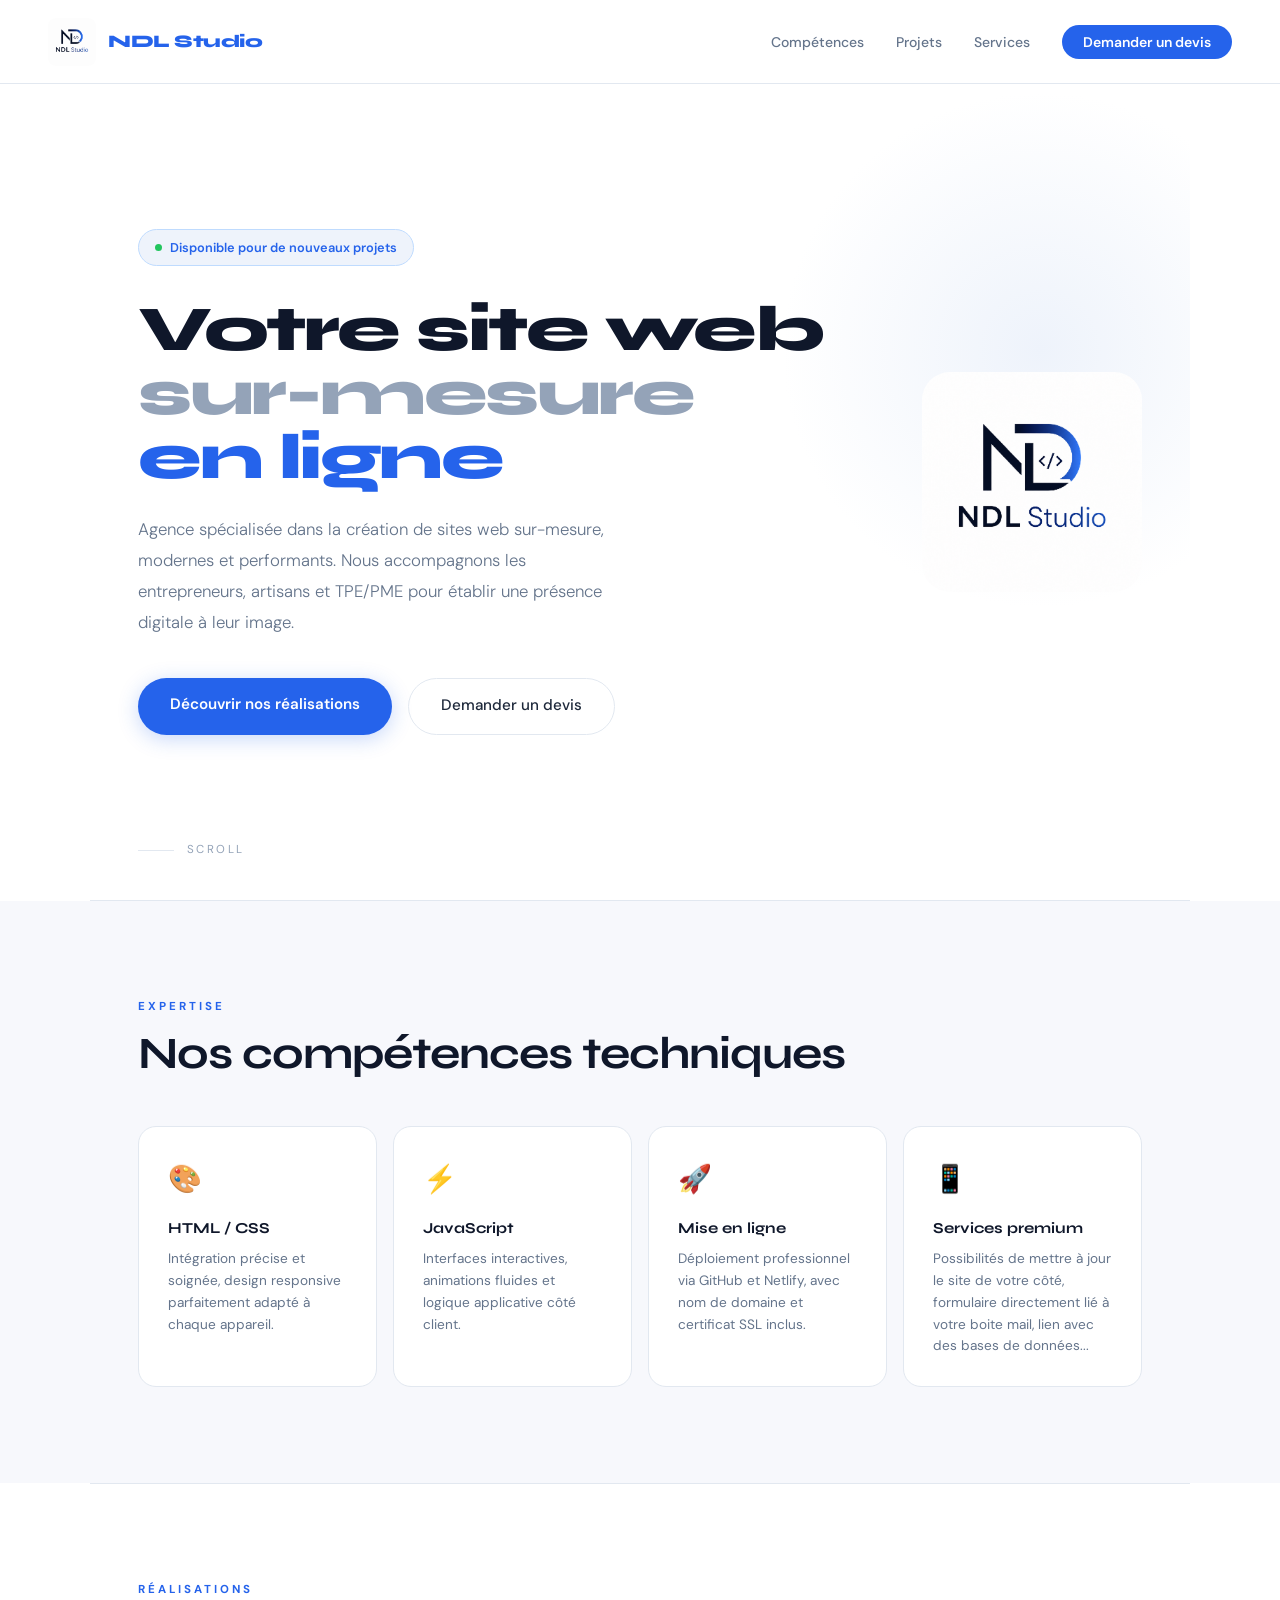
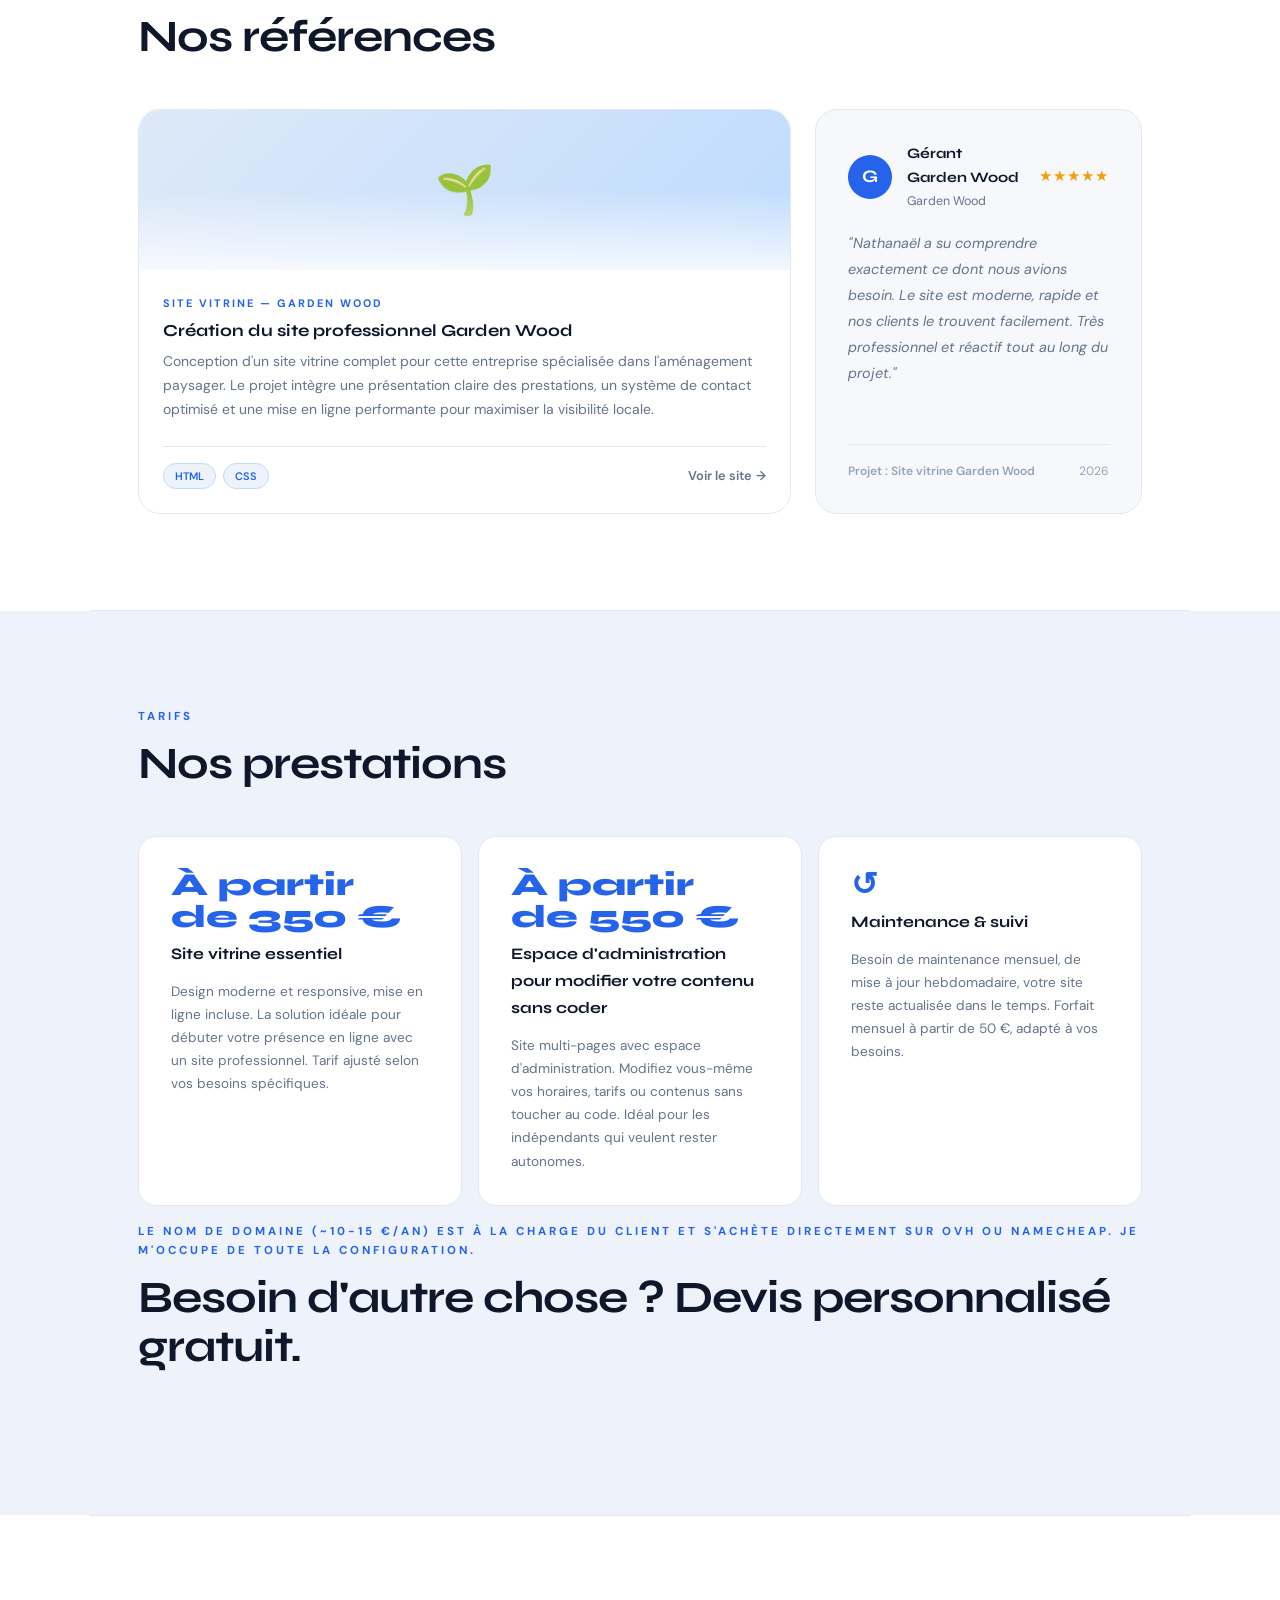
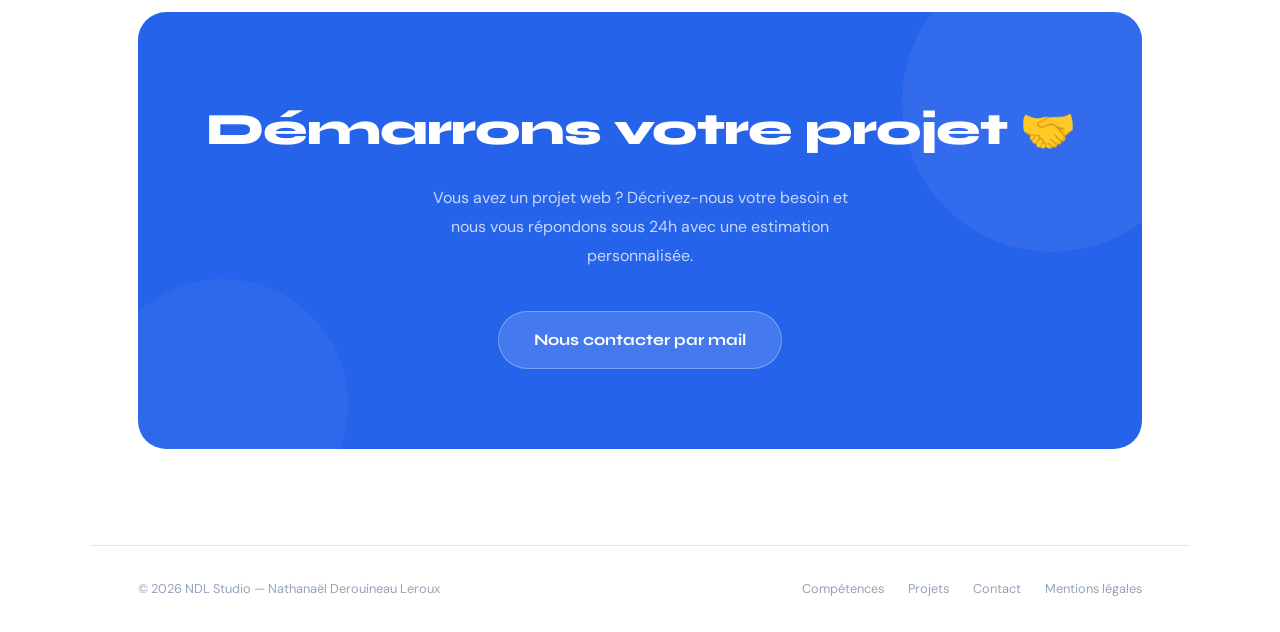
==== commit 7426afbc: "modif nom de domaine" ====
--- a/index.html
+++ b/index.html
@@ -3,7 +3,7 @@
 <head>
 <meta charset="UTF-8">
 <meta name="viewport" content="width=device-width, initial-scale=1.0">
-<title>Nathanaël Derouineau – Développeur Web</title>
+<title>NDL Studio – Développement Web</title>
 <link href="https://fonts.googleapis.com/css2?family=Syne:wght@400;600;700;800&family=DM+Sans:ital,opsz,wght@0,9..40,300;0,9..40,400;0,9..40,500;1,9..40,300&display=swap" rel="stylesheet">
 <style>
   :root {
@@ -49,13 +49,46 @@
     border-bottom: 1px solid var(--border);
   }
 
-  .nav-logo {
+  /* ── LOGO AREA ── */
+  .nav-logo-wrapper {
+    display: flex;
+    align-items: center;
+    gap: 0.75rem;
+    text-decoration: none;
+  }
+
+  .logo-placeholder {
+    width: 38px;
+    height: 38px;
+    border-radius: 8px;
+    border: 2px dashed var(--border-blue);
+    background: var(--light-blue);
+    display: flex;
+    align-items: center;
+    justify-content: center;
+    flex-shrink: 0;
+    position: relative;
+    overflow: hidden;
+    transition: border-color 0.2s;
+  }
+  .logo-placeholder:hover { border-color: var(--blue); }
+
+  /* Remplacez le contenu de .logo-placeholder par votre <img> une fois le logo prêt */
+  .logo-placeholder::after {
+    content: 'LOGO';
+    font-size: 0.5rem;
+    font-weight: 700;
+    letter-spacing: 1px;
+    color: var(--blue);
+    opacity: 0.5;
+  }
+
+  .nav-brand {
     font-family: 'Syne', sans-serif;
     font-weight: 800;
     font-size: 1.1rem;
     color: var(--blue);
     letter-spacing: -0.5px;
-    text-decoration: none;
   }
 
   .nav-links {
@@ -138,7 +171,6 @@
     overflow: hidden;
   }
 
-  /* Big decorative circle */
   .hero::before {
     content: '';
     position: absolute;
@@ -152,7 +184,75 @@
     z-index: 0;
   }
 
-  .hero-inner { position: relative; z-index: 1; }
+  .hero-inner {
+    position: relative;
+    z-index: 1;
+    display: flex;
+    align-items: center;
+    justify-content: space-between;
+    gap: 3rem;
+    width: 100%;
+  }
+
+  .hero-text { flex: 1; min-width: 0; order: 1; }
+  .hero-logo-area { order: 2; }
+
+  /* ── LOGO HERO ── */
+  .hero-logo-area {
+    flex-shrink: 0;
+    display: flex;
+    align-items: center;
+    justify-content: center;
+    animation: fadeUp 0.6s 0.4s ease both;
+  }
+
+  .hero-logo-box {
+    width: 220px;
+    height: 220px;
+    border-radius: 28px;
+    border: 2.5px dashed var(--border-blue);
+    background: var(--light-blue);
+    display: flex;
+    flex-direction: column;
+    align-items: center;
+    justify-content: center;
+    gap: 0.75rem;
+    position: relative;
+    transition: border-color 0.3s, box-shadow 0.3s;
+    box-shadow: 0 8px 40px rgba(37,99,235,0.07);
+  }
+
+  .hero-logo-box:hover {
+    border-color: var(--blue);
+    box-shadow: 0 12px 50px rgba(37,99,235,0.14);
+  }
+
+  .hero-logo-box .logo-icon {
+    font-size: 2.5rem;
+    opacity: 0.35;
+  }
+
+  .hero-logo-box .logo-label {
+    font-family: 'Syne', sans-serif;
+    font-size: 0.65rem;
+    font-weight: 700;
+    letter-spacing: 2.5px;
+    text-transform: uppercase;
+    color: var(--blue);
+    opacity: 0.5;
+  }
+
+  /* Instructions visibles uniquement en mode dev */
+  .hero-logo-box .logo-hint {
+    position: absolute;
+    bottom: -2rem;
+    left: 50%;
+    transform: translateX(-50%);
+    font-size: 0.65rem;
+    color: var(--muted2);
+    white-space: nowrap;
+    letter-spacing: 0.5px;
+  }
 
   .hero-tag {
     display: inline-flex;
@@ -180,7 +280,7 @@
 
   .hero h1 {
     font-family: 'Syne', sans-serif;
-    font-size: clamp(3.2rem, 7vw, 6.5rem);
+    font-size: clamp(2.6rem, 5vw, 4.5rem);
     font-weight: 800;
     line-height: 1.0;
     letter-spacing: -2.5px;
@@ -316,9 +416,7 @@
   .bg-light-blue { background: var(--light-blue); }
   .bg-white { background: var(--white); }
 
-  .full-width-section {
-    width: 100%;
-  }
+  .full-width-section { width: 100%; }
 
   /* ── SKILLS ── */
   .skills-grid {
@@ -341,10 +439,7 @@
     box-shadow: 0 10px 40px rgba(37,99,235,0.08);
   }
 
-  .skill-icon {
-    font-size: 1.7rem;
-    margin-bottom: 0.9rem;
-  }
+  .skill-icon { font-size: 1.7rem; margin-bottom: 0.9rem; }
 
   .skill-name {
     font-family: 'Syne', sans-serif;
@@ -363,8 +458,13 @@
   /* ── PROJECTS ── */
   .projects-grid {
     display: grid;
-    grid-template-columns: repeat(auto-fit, minmax(300px, 1fr));
+    grid-template-columns: 2fr 1fr;
     gap: 1.5rem;
+    align-items: stretch;
+  }
+
+  .project-avis {
+  height: 100%;
   }
 
   .project-card {
@@ -392,12 +492,8 @@
     overflow: hidden;
   }
 
-  .project-thumb.console {
-    background: linear-gradient(135deg, #dde9f8 0%, #bfdbfe 100%);
-  }
-  .project-thumb.paris {
-    background: linear-gradient(135deg, #e0f2fe 0%, #bae6fd 100%);
-  }
+  .project-thumb.console { background: linear-gradient(135deg, #dde9f8 0%, #bfdbfe 100%); }
+  .project-thumb.paris   { background: linear-gradient(135deg, #e0f2fe 0%, #bae6fd 100%); }
 
   .project-thumb::after {
     content: '';
@@ -472,6 +568,85 @@
     transition: color 0.2s;
   }
   .project-link:hover { color: var(--blue); }
+
+.project-avis {
+  background: var(--off-white);
+  border: 1.5px solid var(--border);
+  border-radius: 22px;
+  padding: 2rem;
+  display: flex;
+  flex-direction: column;
+  gap: 1.2rem;
+  transition: all 0.3s;
+}
+.project-avis:hover {
+  border-color: var(--border-blue);
+  transform: translateY(-5px);
+  box-shadow: 0 20px 60px rgba(37,99,235,0.10);
+}
+
+.avis-header {
+  display: flex;
+  align-items: center;
+  gap: 0.9rem;
+}
+
+.avis-avatar {
+  width: 44px;
+  height: 44px;
+  border-radius: 50%;
+  background: var(--blue);
+  color: #fff;
+  font-family: 'Syne', sans-serif;
+  font-weight: 700;
+  font-size: 1.1rem;
+  display: flex;
+  align-items: center;
+  justify-content: center;
+  flex-shrink: 0;
+}
+
+.avis-nom {
+  font-family: 'Syne', sans-serif;
+  font-weight: 700;
+  font-size: 0.9rem;
+  color: var(--ink);
+}
+
+.avis-entreprise {
+  font-size: 0.78rem;
+  color: var(--muted);
+}
+
+.avis-etoiles {
+  margin-left: auto;
+  color: #f59e0b;
+  font-size: 0.95rem;
+  letter-spacing: 1px;
+}
+
+.avis-texte {
+  font-size: 0.9rem;
+  color: var(--muted);
+  line-height: 1.8;
+  font-style: italic;
+  flex: 1;
+}
+
+.avis-footer {
+  display: flex;
+  align-items: center;
+  justify-content: space-between;
+  padding-top: 1rem;
+  border-top: 1px solid var(--border);
+  font-size: 0.75rem;
+  color: var(--muted2);
+}
+
+.avis-projet { font-weight: 600; }
+
+
+
   .project-link::after { content: '→'; }
 
   /* ── SERVICES ── */
@@ -672,6 +847,10 @@
     .hero::before { width: 280px; height: 280px; top: 5%; right: -15%; }
     .hero h1 { letter-spacing: -1.5px; }
     .scroll-hint { display: none; }
+    .hero-inner { flex-direction: column; align-items: flex-start; }
+    .hero-logo-area { align-self: center; order: 1; }
+    .hero-text { order: 2; }
+    .hero-logo-box { width: 160px; height: 160px; border-radius: 20px; }
 
     .section { padding: 4rem 1.5rem; }
 
@@ -679,7 +858,6 @@
     .skill-card { padding: 1.3rem; }
 
     .projects-grid { grid-template-columns: 1fr; }
-
     .services-grid { grid-template-columns: 1fr; }
 
     .contact-box { padding: 3rem 1.5rem; border-radius: 20px; }
@@ -706,12 +884,16 @@
 
 <!-- NAV -->
 <nav>
-  <a href="#" class="nav-logo">NDL</a>
+
+  <a href="#" class="nav-logo-wrapper">
+    <img src="ressource/logo-ndlstudio.png" alt="NDL Studio" style="width:48px;height:48px; border-radius:8px;object-fit:contain">
+    <span class="nav-brand">NDL Studio</span>
+  </a>
   <ul class="nav-links">
     <li><a href="#competences">Compétences</a></li>
     <li><a href="#projets">Projets</a></li>
     <li><a href="#services">Services</a></li>
-    <li><a href="#contact" class="nav-cta">Me contacter</a></li>
+    <li><a href="#contact" class="nav-cta">Demander un devis</a></li>
   </ul>
   <button class="hamburger" id="hamburger" aria-label="Menu">
     <span></span><span></span><span></span>
@@ -723,29 +905,36 @@
   <a href="#competences" onclick="closeMobileMenu()">Compétences</a>
   <a href="#projets" onclick="closeMobileMenu()">Projets</a>
   <a href="#services" onclick="closeMobileMenu()">Services</a>
-  <a href="#contact" onclick="closeMobileMenu()" style="color:var(--blue);font-weight:700;">Me contacter</a>
+  <a href="#contact" onclick="closeMobileMenu()" style="color:var(--blue);font-weight:700;">Demander un devis</a>
 </div>
 
 <!-- HERO -->
 <section style="background: var(--white);">
   <div class="hero">
     <div class="hero-inner">
-      <div class="hero-tag">
-        <span class="hero-dot"></span>
-        Disponible pour des missions freelance
+      <div class="hero-logo-area">               
+        <img src="ressource/logo-ndlstudio.png" alt="NDL Studio" style="width:220px;height:220px; border-radius:28px; object-fit:contain">                
       </div>
-      <h1>
-        Nathanaël<br>
-        <span class="name-dim">Derouineau</span><br>
-        <span class="accent">Dev Web.</span>
-      </h1>
-      <p class="hero-sub">
-        Étudiant en licence informatique à Caen. Je crée des sites web modernes, rapides et accessibles pour aider les petites entreprises à être visibles en ligne.
-      </p>
-      <div class="hero-actions">
-        <a href="#projets" class="btn-primary">Voir mes projets</a>
-        <a href="#contact" class="btn-secondary">Me contacter</a>
+
+      <div class="hero-text">
+        <div class="hero-tag">
+          <span class="hero-dot"></span>
+          Disponible pour de nouveaux projets
+        </div>
+        <h1>
+          Votre site web<br>
+          <span class="name-dim">sur-mesure</span><br>
+          <span class="accent">en ligne</span>
+        </h1>
+        <p class="hero-sub">
+          Agence spécialisée dans la création de sites web sur-mesure, modernes et performants. Nous accompagnons les entrepreneurs, artisans et TPE/PME pour établir une présence digitale à leur image.
+        </p>
+        <div class="hero-actions">
+          <a href="#projets" class="btn-primary">Découvrir nos réalisations</a>
+          <a href="#contact" class="btn-secondary">Demander un devis</a>
+        </div>
       </div>
+
     </div>
     <div class="scroll-hint">
       <div class="scroll-line"></div>
@@ -759,28 +948,28 @@
 <!-- COMPÉTENCES -->
 <div class="full-width-section bg-off">
   <section class="section" id="competences">
-    <div class="section-label fade-in">Mes compétences</div>
-    <h2 class="section-title fade-in">Ce que je maîtrise</h2>
+    <div class="section-label fade-in">Expertise</div>
+    <h2 class="section-title fade-in">Nos compétences techniques</h2>
     <div class="skills-grid">
       <div class="skill-card fade-in">
         <div class="skill-icon">🎨</div>
         <div class="skill-name">HTML / CSS</div>
-        <div class="skill-desc">Intégration pixel-perfect, design responsive adapté à tous les écrans.</div>
+        <div class="skill-desc">Intégration précise et soignée, design responsive parfaitement adapté à chaque appareil.</div>
       </div>
       <div class="skill-card fade-in">
         <div class="skill-icon">⚡</div>
         <div class="skill-name">JavaScript</div>
-        <div class="skill-desc">Interactions dynamiques, animations et logique côté client.</div>
+        <div class="skill-desc">Interfaces interactives, animations fluides et logique applicative côté client.</div>
       </div>
       <div class="skill-card fade-in">
         <div class="skill-icon">🚀</div>
         <div class="skill-name">Mise en ligne</div>
-        <div class="skill-desc">Déploiement via GitHub et Netlify. Site en ligne en quelques minutes.</div>
+        <div class="skill-desc">Déploiement professionnel via GitHub et Netlify, avec nom de domaine et certificat SSL inclus.</div>
       </div>
       <div class="skill-card fade-in">
         <div class="skill-icon">📱</div>
-        <div class="skill-name">Responsive Design</div>
-        <div class="skill-desc">Sites optimisés pour mobile, tablette et desktop sans compromis.</div>
+        <div class="skill-name">Services premium</div>
+        <div class="skill-desc">Possibilités de mettre à jour le site de votre côté, formulaire directement lié à votre boite mail, lien avec des bases de données...</div>
       </div>
     </div>
   </section>
@@ -791,15 +980,16 @@
 <!-- PROJETS -->
 <div class="full-width-section bg-white">
   <section class="section" id="projets">
-    <div class="section-label fade-in">Portfolio</div>
-    <h2 class="section-title fade-in">Mes réalisations</h2>
+    <div class="section-label fade-in">Réalisations</div>
+    <h2 class="section-title fade-in">Nos références</h2>
     <div class="projects-grid">
+
       <div class="project-card fade-in">
         <div class="project-thumb console">🌱</div>
         <div class="project-body">
-          <div class="project-tag">Site Garden Wood</div>
-          <div class="project-title">Création complète du site de l'entreprise Garden Wood</div>
-          <div class="project-desc">Site permettant a l'entreprise Garden Wood d'avoir une présence en ligne pour ses clients et un système de contact pratique entre le professionnel et ses clients avec la présence de toute ses prestations.</div>
+          <div class="project-tag">Site vitrine — Garden Wood</div>
+          <div class="project-title">Création du site professionnel Garden Wood</div>
+          <div class="project-desc">Conception d'un site vitrine complet pour cette entreprise spécialisée dans l'aménagement paysager. Le projet intègre une présentation claire des prestations, un système de contact optimisé et une mise en ligne performante pour maximiser la visibilité locale.</div>
           <div class="project-footer">
             <div class="project-techs">
               <span class="tech-pill">HTML</span>
@@ -809,6 +999,26 @@
           </div>
         </div>
       </div>
+      <div class="project-avis fade-in">
+        <div class="avis-header">
+          <div class="avis-avatar">G</div>
+          <div>
+            <div class="avis-nom">Gérant Garden Wood</div>
+            <div class="avis-entreprise">Garden Wood</div>
+          </div>
+          <div class="avis-etoiles">★★★★★</div>
+        </div>
+        <p class="avis-texte">
+          "Nathanaël a su comprendre exactement ce dont nous avions besoin. 
+          Le site est moderne, rapide et nos clients le trouvent facilement. 
+          Très professionnel et réactif tout au long du projet."
+        </p>
+        <div class="avis-footer">
+          <span class="avis-projet">Projet : Site vitrine Garden Wood</span>
+          <span class="avis-date">2026</span>
+        </div>
+      </div>
+
     </div>
   </section>
 </div>
@@ -819,24 +1029,26 @@
 <div class="full-width-section bg-light-blue">
   <section class="section" id="services">
     <div class="section-label fade-in">Tarifs</div>
-    <h2 class="section-title fade-in">Mes services</h2>
+    <h2 class="section-title fade-in">Nos prestations</h2>
     <div class="services-grid">
       <div class="service-card fade-in">
-        <div class="service-price">Dès 300 €</div>
-        <div class="service-name">Site vitrine simple</div>
-        <div class="service-desc">Design moderne, responsive, mise en ligne incluse. Idéal pour un premier site ou une carte de visite en ligne. Le prix peut évoluer en fonction de la demande du client.</div>
+        <div class="service-price">À partir de 350 €</div>
+        <div class="service-name">Site vitrine essentiel</div>
+        <div class="service-desc">Design moderne et responsive, mise en ligne incluse. La solution idéale pour débuter votre présence en ligne avec un site professionnel. Tarif ajusté selon vos besoins spécifiques.</div>
       </div>
       <div class="service-card fade-in">
-        <div class="service-price">Dès 500 €</div>
-        <div class="service-name">Site vitrine complet</div>
-        <div class="service-desc">Plusieurs pages, formulaire de contact, galerie, système de réservation. Parfait pour un commerce ou artisan. Le prix peut évoluer en fonction de la demande du client.</div>
+        <div class="service-price">À partir de 550 €</div>
+        <div class="service-name">Espace d'administration pour modifier votre contenu sans coder</div>
+        <div class="service-desc">Site multi-pages avec espace d'administration. Modifiez vous-même vos horaires, tarifs ou contenus sans toucher au code. Idéal pour les indépendants qui veulent rester autonomes.</div>
       </div>
       <div class="service-card fade-in">
         <div class="service-price">↺</div>
-        <div class="service-name">Maintenance mensuelle</div>
-        <div class="service-desc">Mises à jour, corrections, sauvegardes régulières. Votre site toujours à jour et fonctionnel. La formule minimale est a 50€ par moi. Le prix peut évoluer en fonction de la demande du client.</div>
+        <div class="service-name">Maintenance &amp; suivi</div>
+        <div class="service-desc">Besoin de maintenance mensuel, de mise à jour hebdomadaire, votre site reste actualisée dans le temps. Forfait mensuel à partir de 50 €, adapté à vos besoins.</div>
       </div>
     </div>
+    <div class="section-label fade-in" style="padding-top: 1rem;">Le nom de domaine (~10-15 €/an) est à la charge du client et s'achète directement sur OVH ou Namecheap. Je m'occupe de toute la configuration.</div>
+    <h2 class="section-title fade-in">Besoin d'autre chose ? Devis personnalisé gratuit.</h2>
   </section>
 </div>
 
@@ -846,20 +1058,21 @@
 <div class="full-width-section bg-white">
   <section class="section" id="contact">
     <div class="contact-box fade-in">
-      <h2>Travaillons ensemble 🤝</h2>
-      <p>Vous avez un projet en tête ? Contactez-moi et je vous réponds sous 24h.</p>
-      <a href="mailto:derouineaunathanael@gmail.com" class="contact-email">derouineaunathanael@gmail.com</a>
+      <h2>Démarrons votre projet 🤝</h2>
+      <p>Vous avez un projet web ? Décrivez-nous votre besoin et nous vous répondons sous 24h avec une estimation personnalisée.</p>
+      <a href="mailto:derouineaunathanael@gmail.com" class="contact-email">Nous contacter par mail</a>
     </div>
   </section>
 </div>
 
 <!-- FOOTER -->
 <footer>
-  <p>© 2026 Nathanaël Derouineau Leroux</p>
+  <p>© 2026 NDL Studio — Nathanaël Derouineau Leroux</p>
   <div class="footer-right">
     <a href="#competences">Compétences</a>
     <a href="#projets">Projets</a>
     <a href="#contact">Contact</a>
+    <a href="mentions-legales.html">Mentions légales</a>
   </div>
 </footer>
 
@@ -887,7 +1100,6 @@
     mobileMenu.classList.remove('open');
   }
 
-  // Close mobile menu on outside click
   document.addEventListener('click', (e) => {
     if (!hamburger.contains(e.target) && !mobileMenu.contains(e.target)) {
       mobileMenu.classList.remove('open');
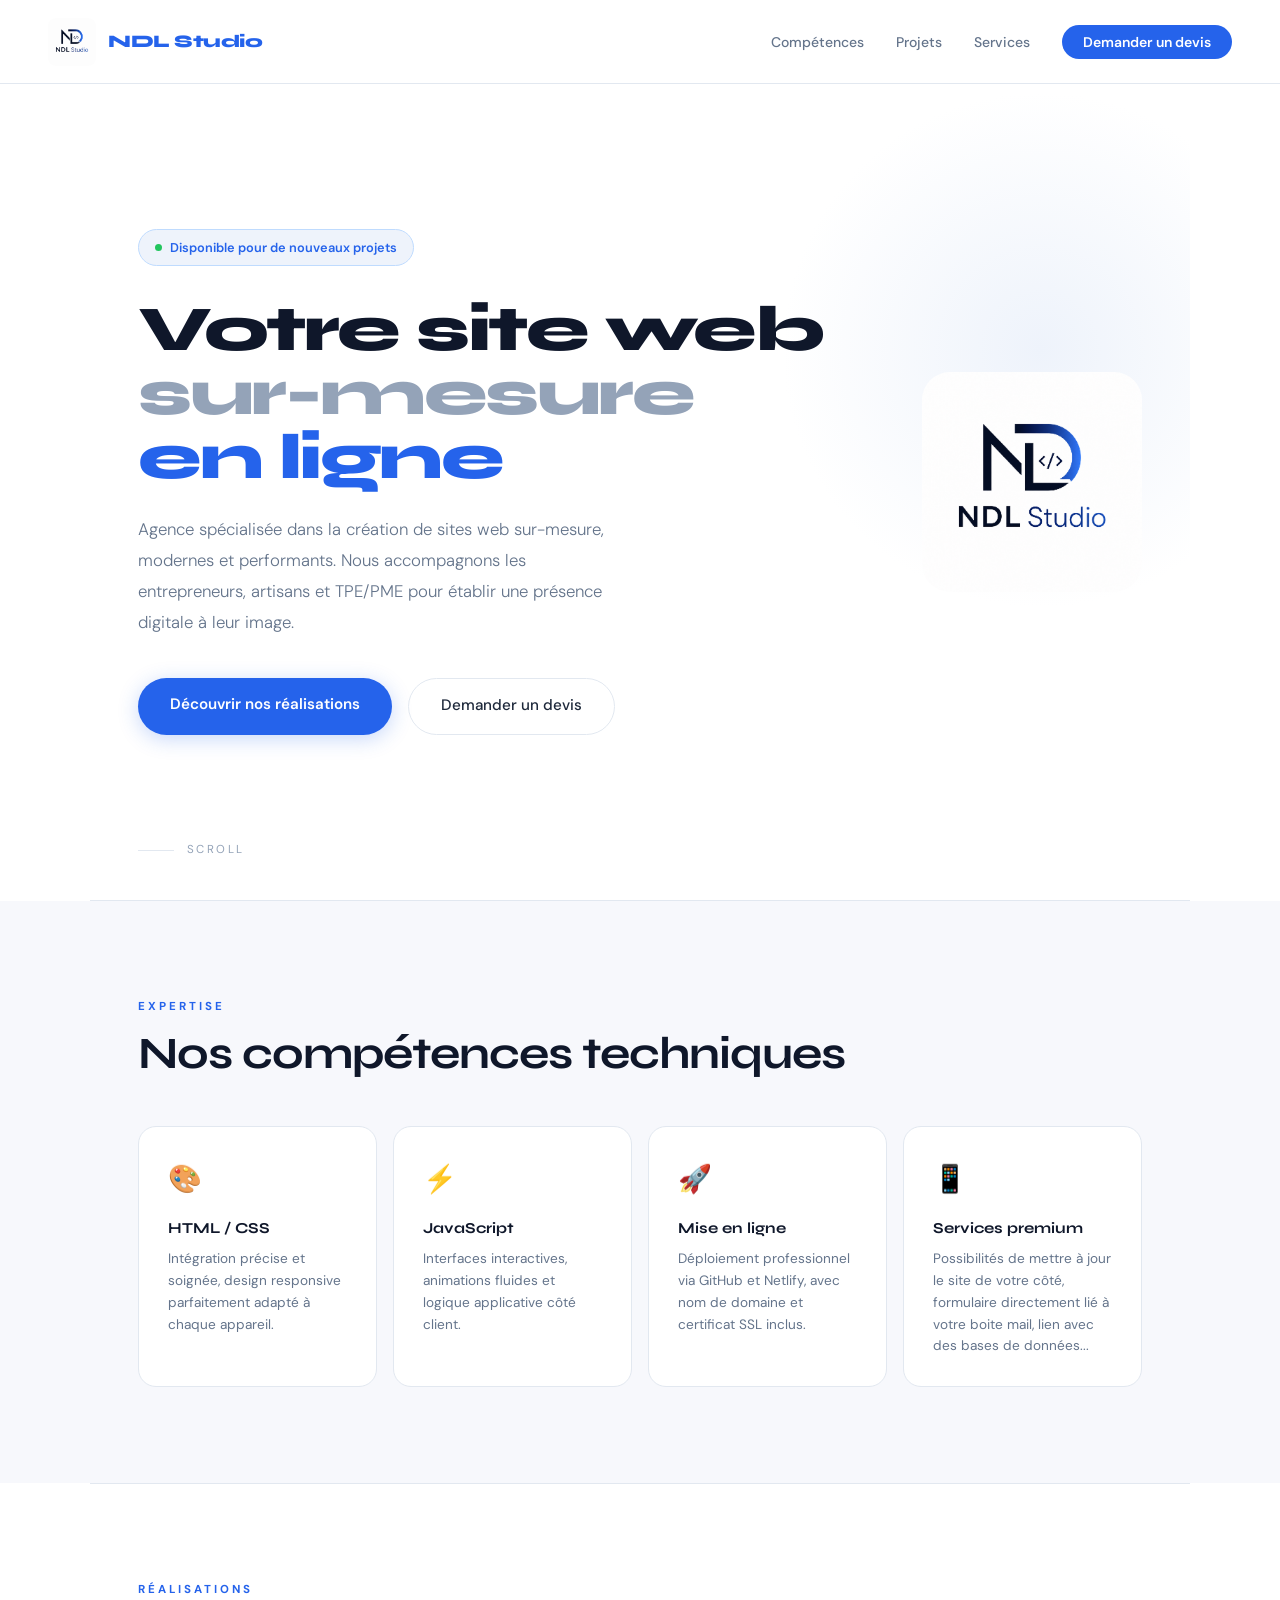
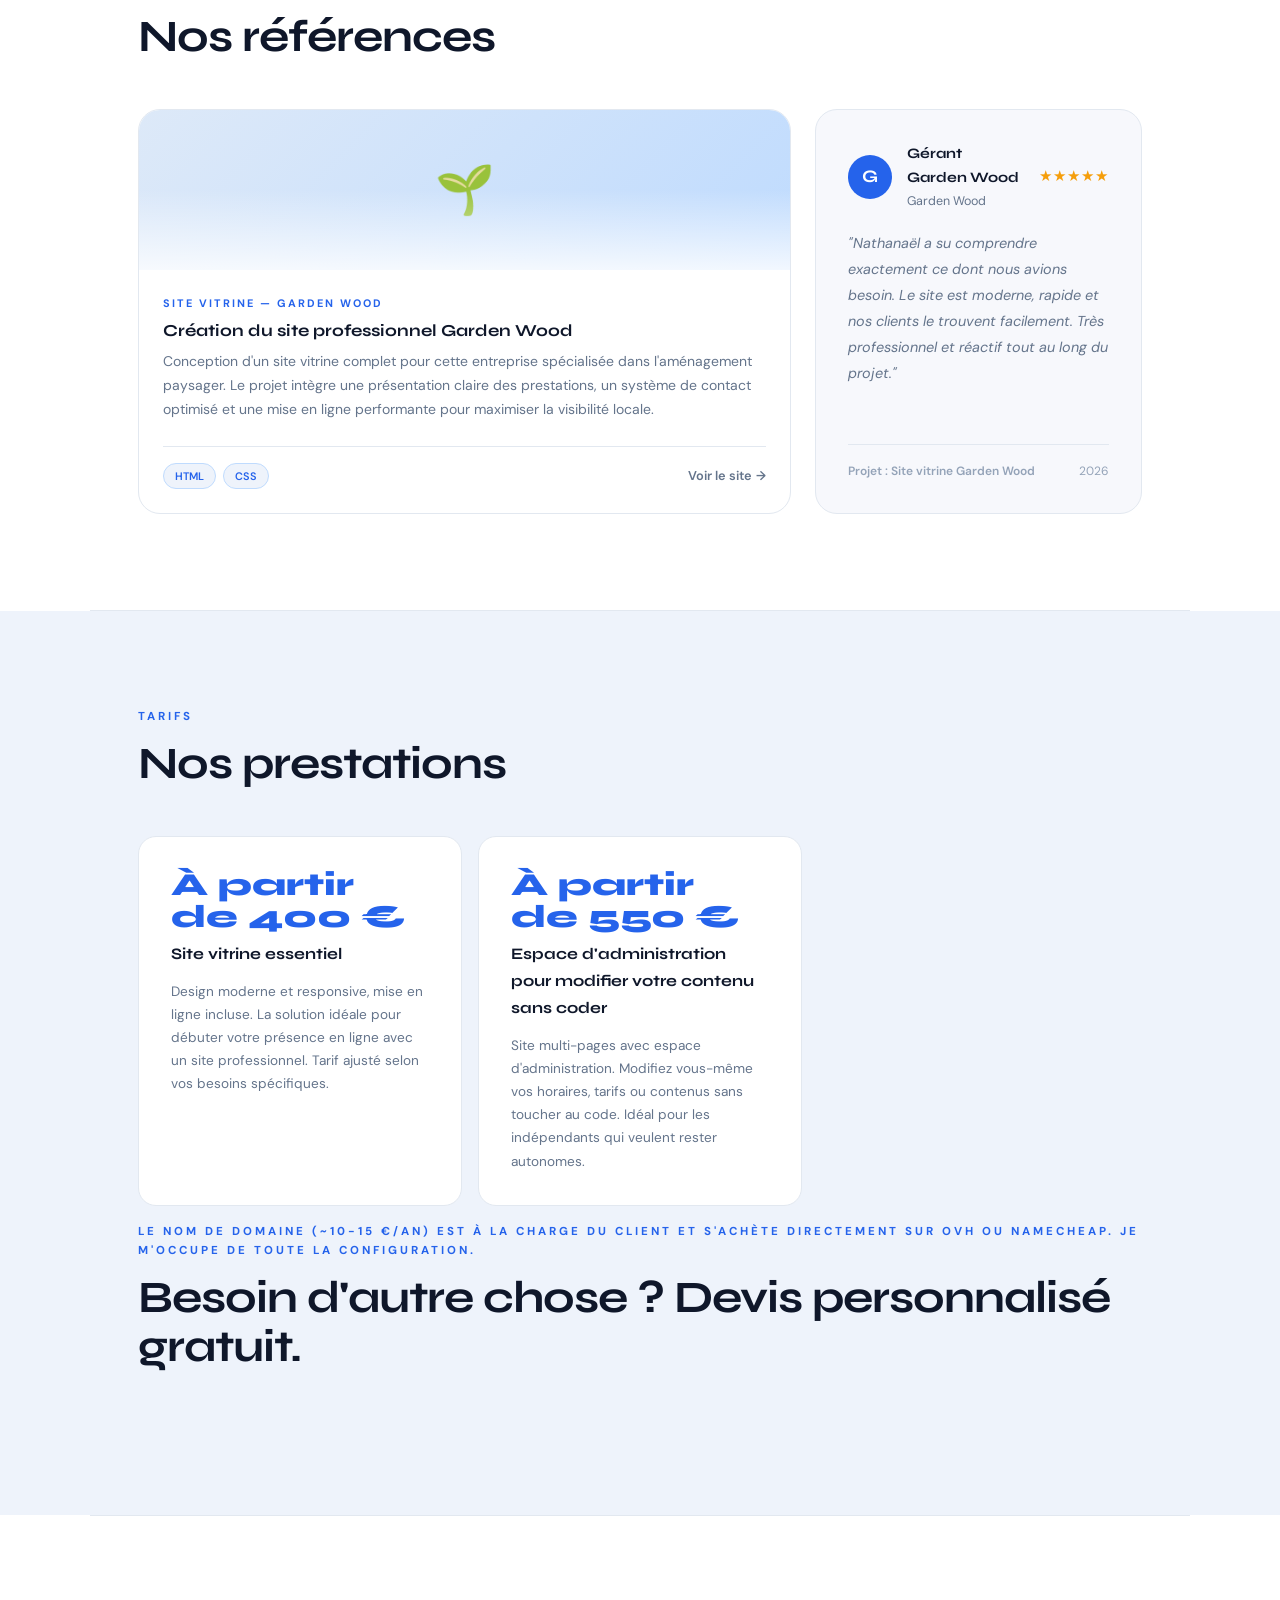
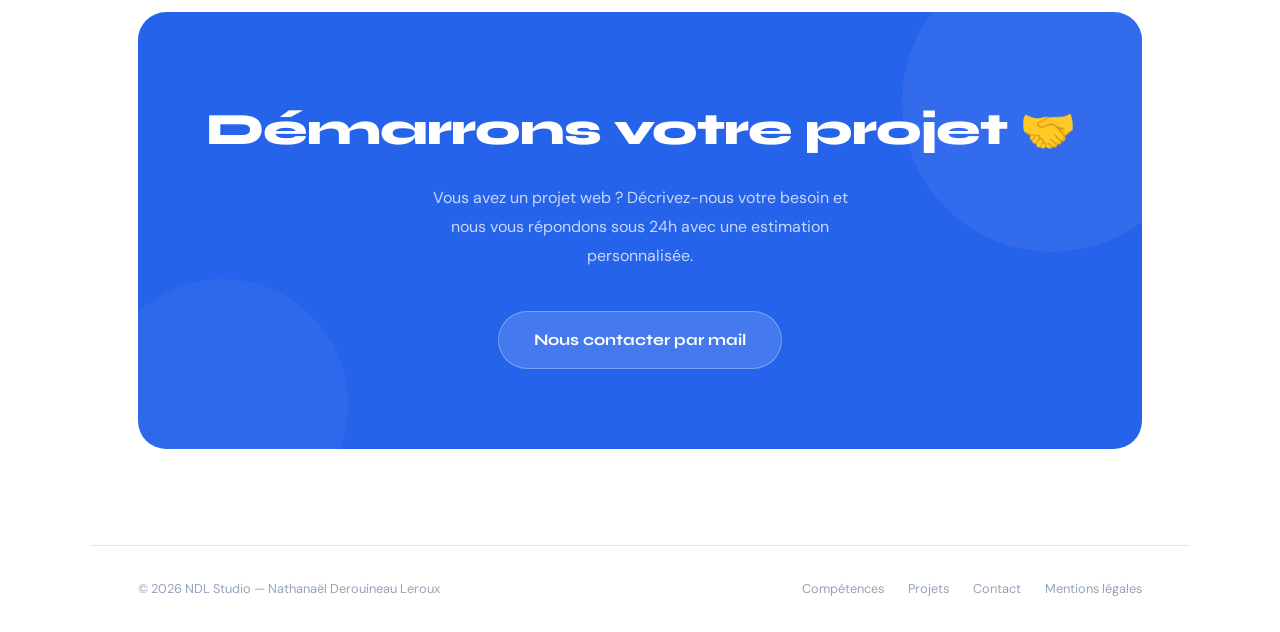
==== commit d79f41a2: "modif tarid" ====
--- a/index.html
+++ b/index.html
@@ -1032,7 +1032,7 @@
     <h2 class="section-title fade-in">Nos prestations</h2>
     <div class="services-grid">
       <div class="service-card fade-in">
-        <div class="service-price">À partir de 350 €</div>
+        <div class="service-price">À partir de 400 €</div>
         <div class="service-name">Site vitrine essentiel</div>
         <div class="service-desc">Design moderne et responsive, mise en ligne incluse. La solution idéale pour débuter votre présence en ligne avec un site professionnel. Tarif ajusté selon vos besoins spécifiques.</div>
       </div>
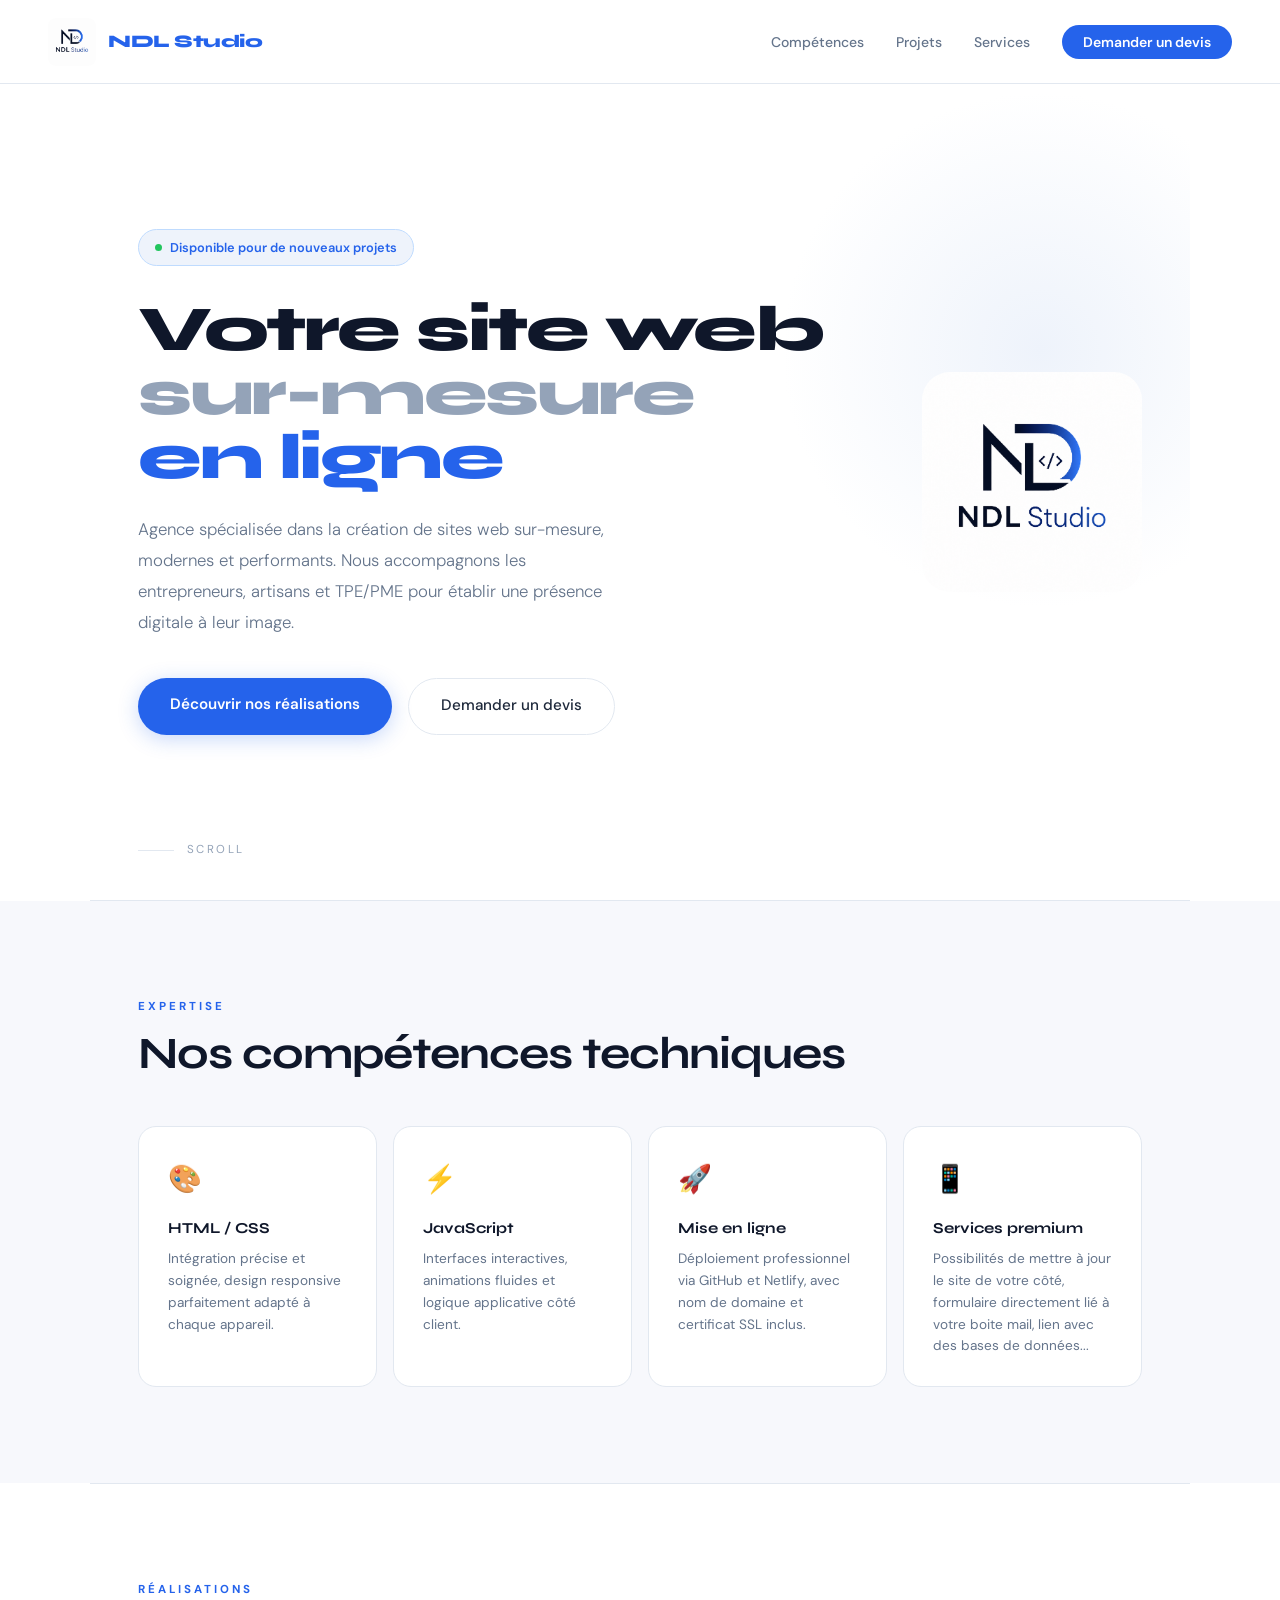
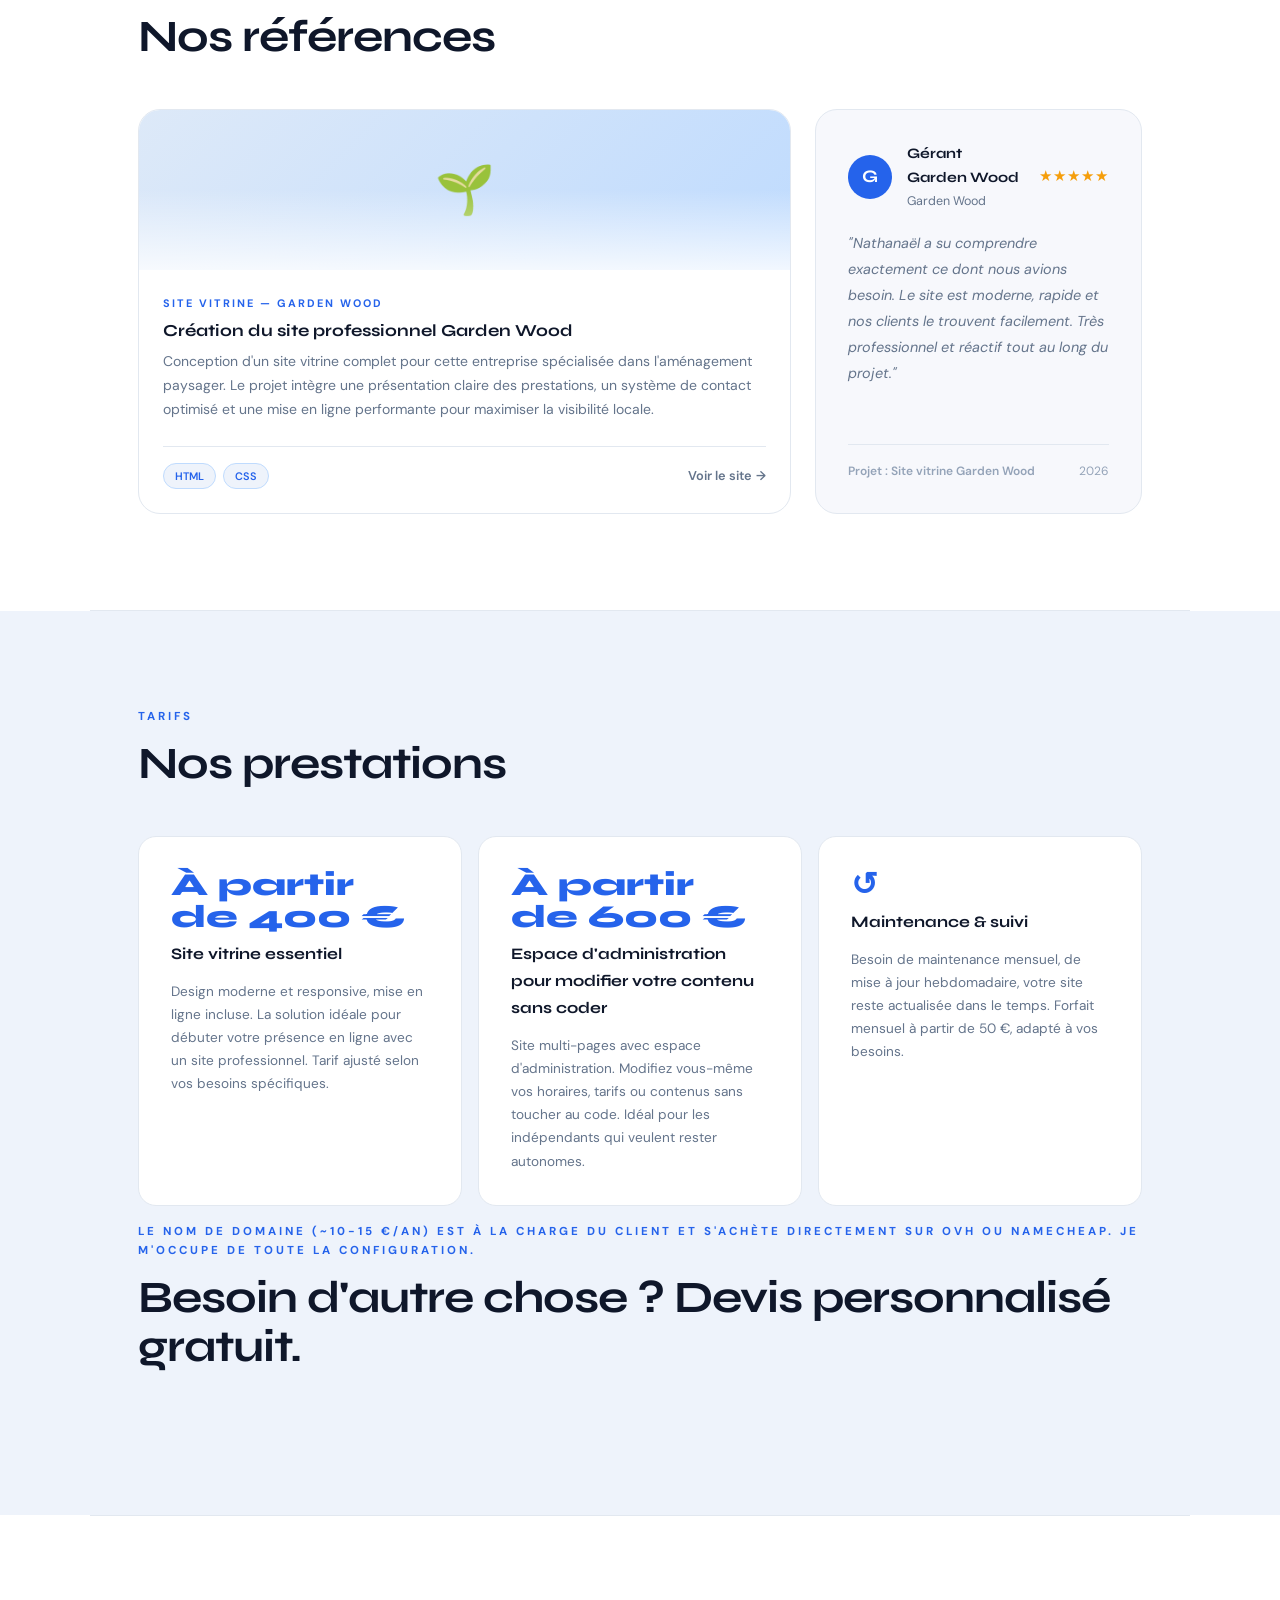
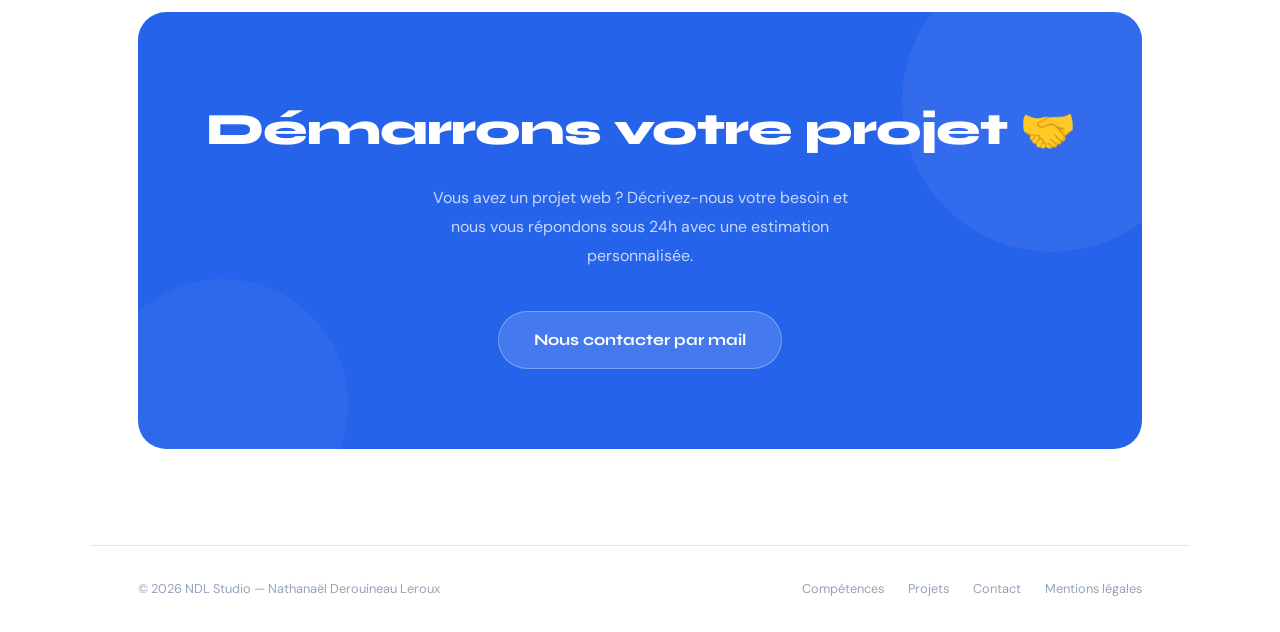
==== commit 19fce4fa: "modif prix" ====
--- a/index.html
+++ b/index.html
@@ -1037,7 +1037,7 @@
         <div class="service-desc">Design moderne et responsive, mise en ligne incluse. La solution idéale pour débuter votre présence en ligne avec un site professionnel. Tarif ajusté selon vos besoins spécifiques.</div>
       </div>
       <div class="service-card fade-in">
-        <div class="service-price">À partir de 550 €</div>
+        <div class="service-price">À partir de 600 €</div>
         <div class="service-name">Espace d'administration pour modifier votre contenu sans coder</div>
         <div class="service-desc">Site multi-pages avec espace d'administration. Modifiez vous-même vos horaires, tarifs ou contenus sans toucher au code. Idéal pour les indépendants qui veulent rester autonomes.</div>
       </div>
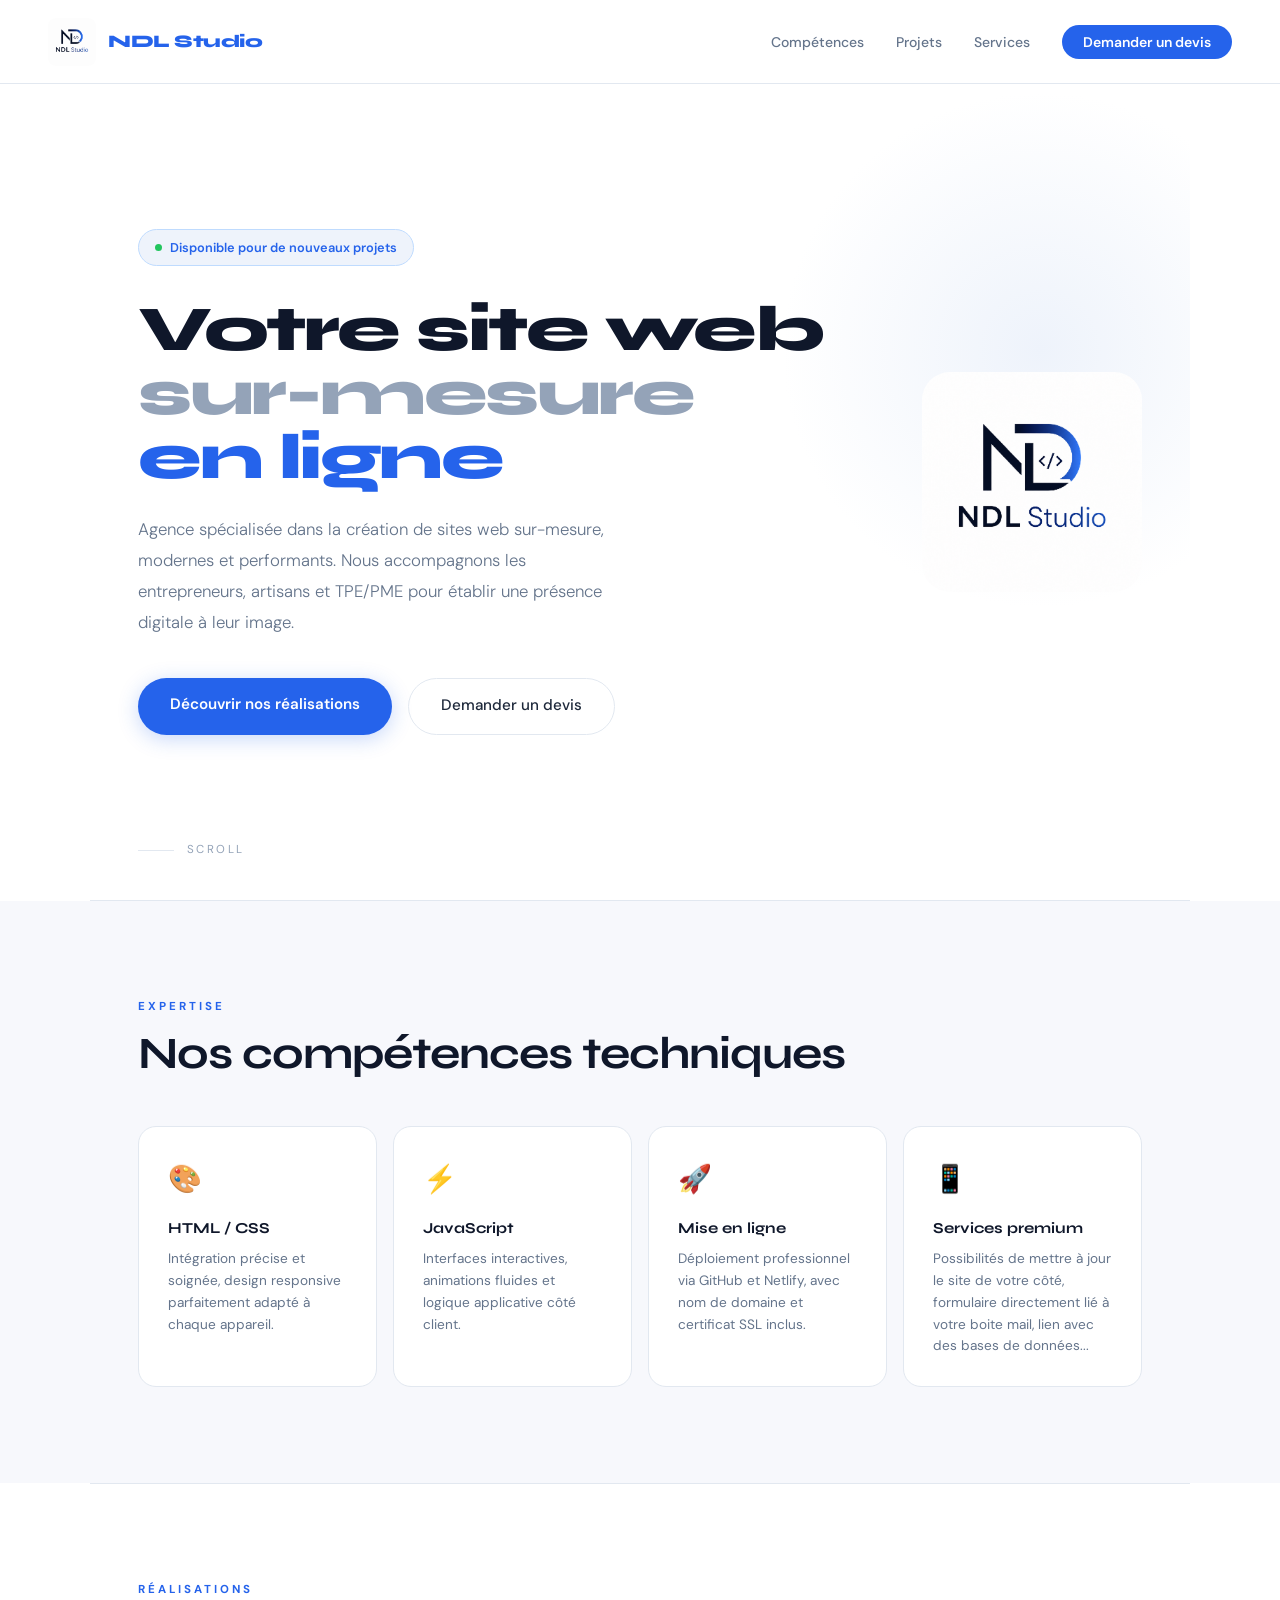
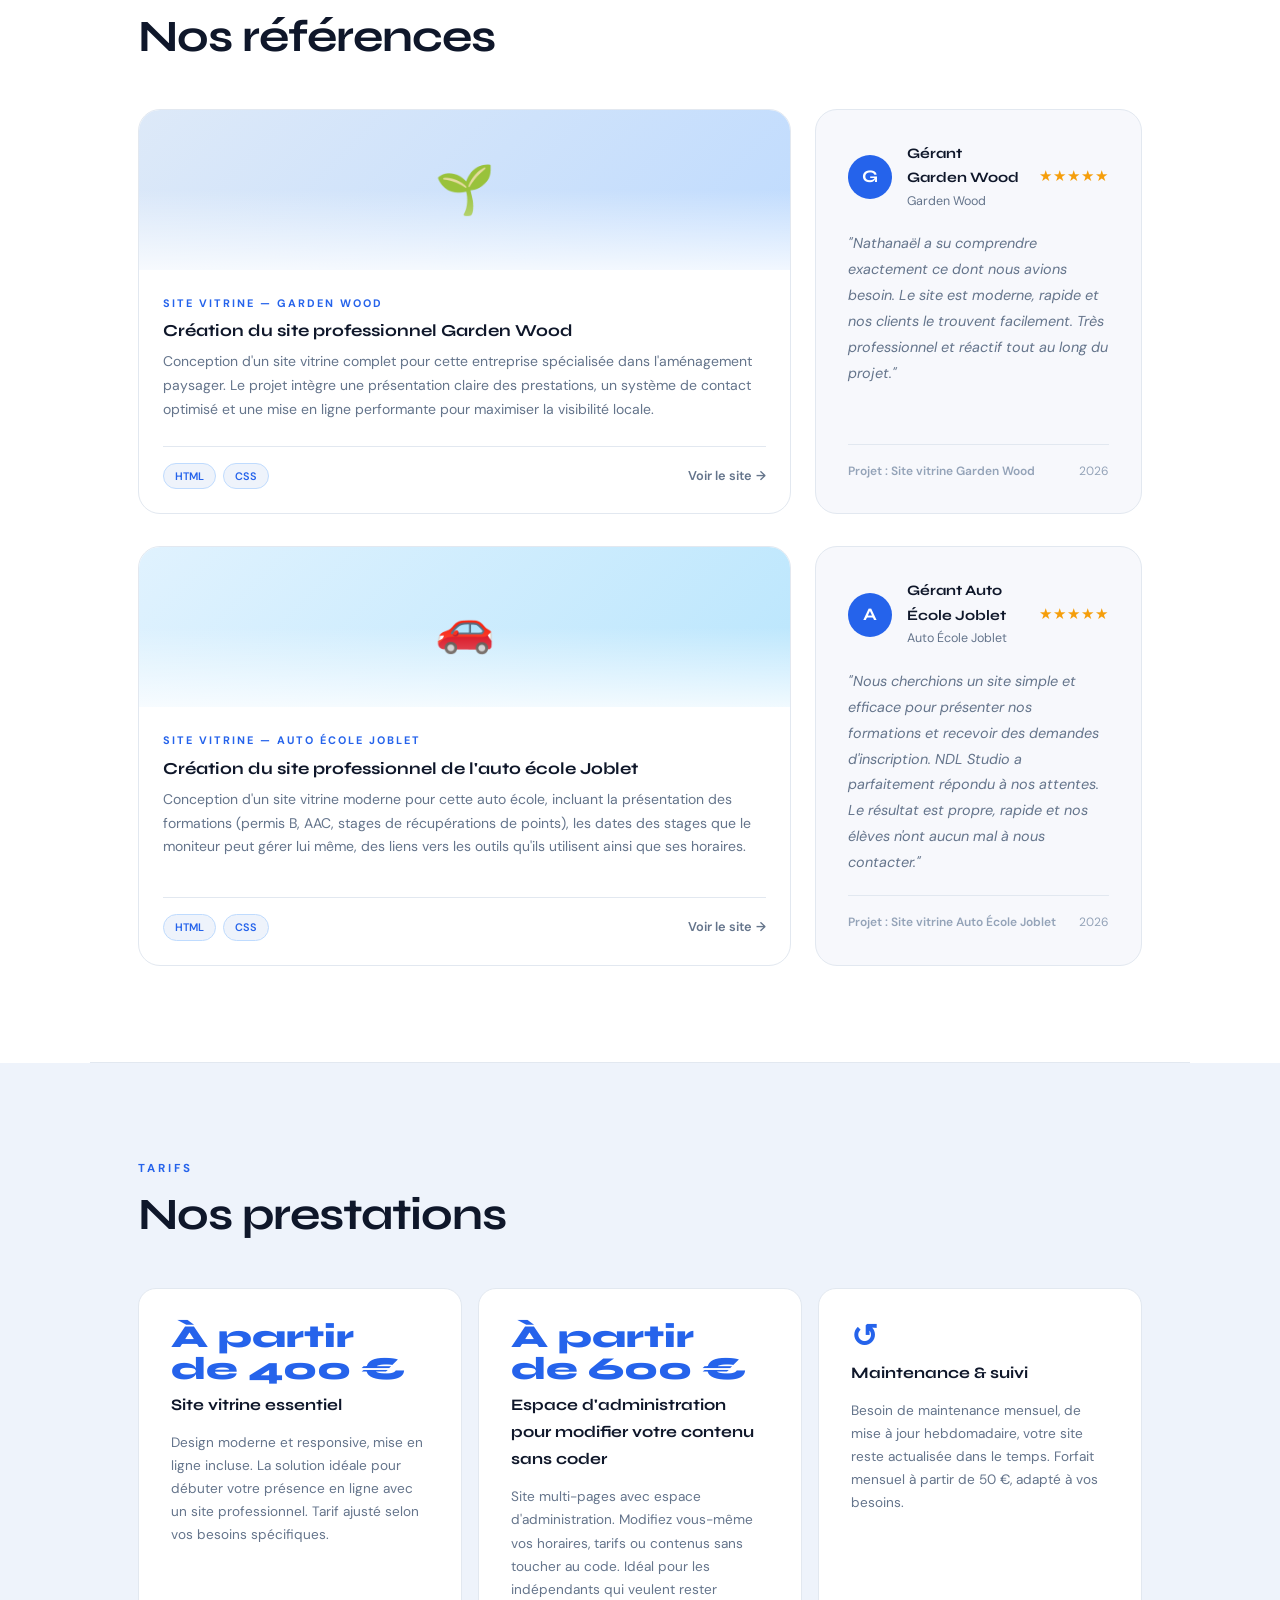
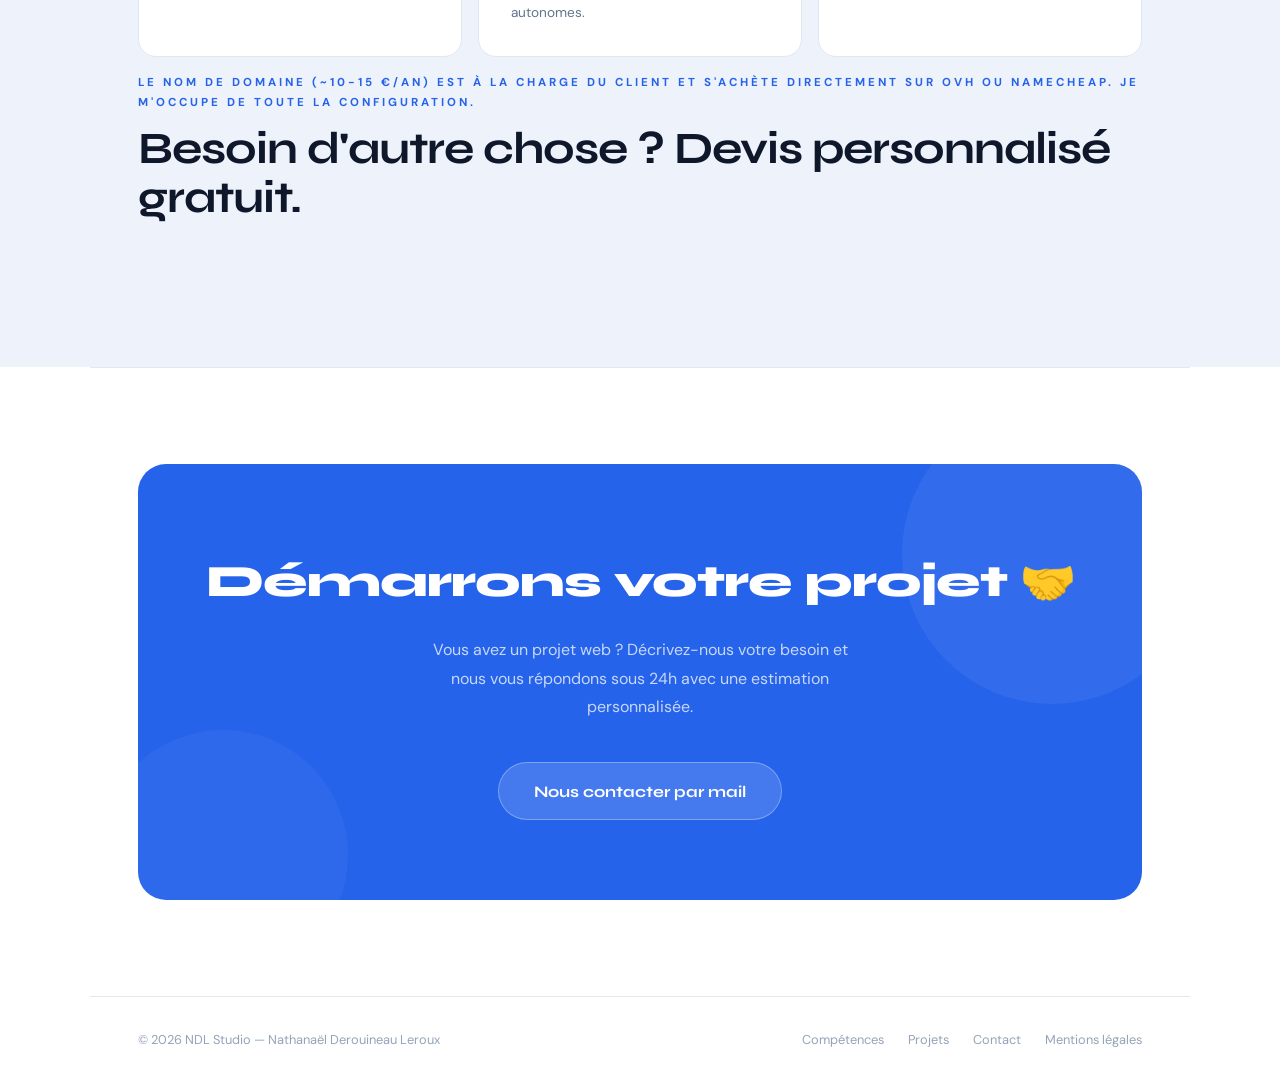
==== commit e0566eda: "ajout projet vincent" ====
--- a/index.html
+++ b/index.html
@@ -1,890 +1,16 @@
 <!DOCTYPE html>
 <html lang="fr">
 <head>
-<meta charset="UTF-8">
-<meta name="viewport" content="width=device-width, initial-scale=1.0">
-<title>NDL Studio – Développement Web</title>
-<link href="https://fonts.googleapis.com/css2?family=Syne:wght@400;600;700;800&family=DM+Sans:ital,opsz,wght@0,9..40,300;0,9..40,400;0,9..40,500;1,9..40,300&display=swap" rel="stylesheet">
-<style>
-  :root {
-    --white: #ffffff;
-    --off-white: #f7f8fc;
-    --light-blue: #eef3fb;
-    --pale-blue: #dde9f8;
-    --blue: #2563eb;
-    --blue-mid: #1d4ed8;
-    --blue-dark: #1e3a8a;
-    --ink: #0f172a;
-    --ink2: #1e293b;
-    --muted: #64748b;
-    --muted2: #94a3b8;
-    --border: #e2e8f0;
-    --border-blue: #bfdbfe;
-  }
-
-  *, *::before, *::after { margin: 0; padding: 0; box-sizing: border-box; }
-  html { scroll-behavior: smooth; }
-
-  body {
-    background: var(--white);
-    color: var(--ink);
-    font-family: 'DM Sans', sans-serif;
-    font-weight: 400;
-    line-height: 1.7;
-    overflow-x: hidden;
-  }
-
-  /* ── NAV ── */
-  nav {
-    position: fixed;
-    top: 0; left: 0; right: 0;
-    z-index: 50;
-    display: flex;
-    align-items: center;
-    justify-content: space-between;
-    padding: 1.1rem 3rem;
-    background: rgba(255,255,255,0.88);
-    backdrop-filter: blur(18px);
-    -webkit-backdrop-filter: blur(18px);
-    border-bottom: 1px solid var(--border);
-  }
-
-  /* ── LOGO AREA ── */
-  .nav-logo-wrapper {
-    display: flex;
-    align-items: center;
-    gap: 0.75rem;
-    text-decoration: none;
-  }
-
-  .logo-placeholder {
-    width: 38px;
-    height: 38px;
-    border-radius: 8px;
-    border: 2px dashed var(--border-blue);
-    background: var(--light-blue);
-    display: flex;
-    align-items: center;
-    justify-content: center;
-    flex-shrink: 0;
-    position: relative;
-    overflow: hidden;
-    transition: border-color 0.2s;
-  }
-  .logo-placeholder:hover { border-color: var(--blue); }
-
-  /* Remplacez le contenu de .logo-placeholder par votre <img> une fois le logo prêt */
-  .logo-placeholder::after {
-    content: 'LOGO';
-    font-size: 0.5rem;
-    font-weight: 700;
-    letter-spacing: 1px;
-    color: var(--blue);
-    opacity: 0.5;
-  }
-
-  .nav-brand {
-    font-family: 'Syne', sans-serif;
-    font-weight: 800;
-    font-size: 1.1rem;
-    color: var(--blue);
-    letter-spacing: -0.5px;
-  }
-
-  .nav-links {
-    display: flex;
-    align-items: center;
-    gap: 2rem;
-    list-style: none;
-  }
-
-  .nav-links a {
-    color: var(--muted);
-    text-decoration: none;
-    font-size: 0.875rem;
-    font-weight: 500;
-    transition: color 0.2s;
-  }
-  .nav-links a:hover { color: var(--blue); }
-
-  .nav-cta {
-    background: var(--blue) !important;
-    color: #fff !important;
-    padding: 0.5rem 1.3rem !important;
-    border-radius: 100px !important;
-    font-weight: 600 !important;
-    transition: background 0.2s, transform 0.2s !important;
-  }
-  .nav-cta:hover { background: var(--blue-mid) !important; transform: translateY(-1px) !important; }
-
-  /* Hamburger */
-  .hamburger {
-    display: none;
-    flex-direction: column;
-    gap: 5px;
-    cursor: pointer;
-    padding: 4px;
-    background: none;
-    border: none;
-  }
-  .hamburger span {
-    display: block;
-    width: 22px;
-    height: 2px;
-    background: var(--ink2);
-    border-radius: 2px;
-    transition: all 0.3s;
-  }
-
-  .mobile-menu {
-    display: none;
-    position: fixed;
-    top: 60px; left: 0; right: 0;
-    background: white;
-    border-bottom: 1px solid var(--border);
-    padding: 1.5rem;
-    z-index: 49;
-    flex-direction: column;
-    gap: 1rem;
-  }
-  .mobile-menu.open { display: flex; }
-  .mobile-menu a {
-    color: var(--ink2);
-    text-decoration: none;
-    font-weight: 500;
-    font-size: 1rem;
-    padding: 0.5rem 0;
-    border-bottom: 1px solid var(--border);
-  }
-  .mobile-menu a:last-child { border-bottom: none; }
-
-  /* ── HERO ── */
-  .hero {
-    position: relative;
-    min-height: 100vh;
-    display: flex;
-    flex-direction: column;
-    justify-content: center;
-    padding: 9rem 3rem 5rem;
-    max-width: 1100px;
-    margin: 0 auto;
-    overflow: hidden;
-  }
-
-  .hero::before {
-    content: '';
-    position: absolute;
-    top: 10%;
-    right: -10%;
-    width: 520px;
-    height: 520px;
-    border-radius: 50%;
-    background: radial-gradient(circle, var(--light-blue) 0%, transparent 70%);
-    pointer-events: none;
-    z-index: 0;
-  }
-
-  .hero-inner {
-    position: relative;
-    z-index: 1;
-    display: flex;
-    align-items: center;
-    justify-content: space-between;
-    gap: 3rem;
-    width: 100%;
-  }
-
-  .hero-text { flex: 1; min-width: 0; order: 1; }
-  .hero-logo-area { order: 2; }
-
-  /* ── LOGO HERO ── */
-  .hero-logo-area {
-    flex-shrink: 0;
-    display: flex;
-    align-items: center;
-    justify-content: center;
-    animation: fadeUp 0.6s 0.4s ease both;
-  }
-
-  .hero-logo-box {
-    width: 220px;
-    height: 220px;
-    border-radius: 28px;
-    border: 2.5px dashed var(--border-blue);
-    background: var(--light-blue);
-    display: flex;
-    flex-direction: column;
-    align-items: center;
-    justify-content: center;
-    gap: 0.75rem;
-    position: relative;
-    transition: border-color 0.3s, box-shadow 0.3s;
-    box-shadow: 0 8px 40px rgba(37,99,235,0.07);
-  }
-
-  .hero-logo-box:hover {
-    border-color: var(--blue);
-    box-shadow: 0 12px 50px rgba(37,99,235,0.14);
-  }
-
-  .hero-logo-box .logo-icon {
-    font-size: 2.5rem;
-    opacity: 0.35;
-  }
-
-  .hero-logo-box .logo-label {
-    font-family: 'Syne', sans-serif;
-    font-size: 0.65rem;
-    font-weight: 700;
-    letter-spacing: 2.5px;
-    text-transform: uppercase;
-    color: var(--blue);
-    opacity: 0.5;
-  }
-
-  /* Instructions visibles uniquement en mode dev */
-  .hero-logo-box .logo-hint {
-    position: absolute;
-    bottom: -2rem;
-    left: 50%;
-    transform: translateX(-50%);
-    font-size: 0.65rem;
-    color: var(--muted2);
-    white-space: nowrap;
-    letter-spacing: 0.5px;
-  }
-
-  .hero-tag {
-    display: inline-flex;
-    align-items: center;
-    gap: 0.5rem;
-    background: var(--light-blue);
-    border: 1px solid var(--border-blue);
-    color: var(--blue);
-    font-size: 0.8rem;
-    font-weight: 600;
-    padding: 0.4rem 1rem;
-    border-radius: 100px;
-    margin-bottom: 2rem;
-    width: fit-content;
-    animation: fadeUp 0.6s ease both;
-  }
-
-  .hero-dot {
-    width: 7px; height: 7px;
-    background: #22c55e;
-    border-radius: 50%;
-    animation: pulse 2s infinite;
-    flex-shrink: 0;
-  }
-
-  .hero h1 {
-    font-family: 'Syne', sans-serif;
-    font-size: clamp(2.6rem, 5vw, 4.5rem);
-    font-weight: 800;
-    line-height: 1.0;
-    letter-spacing: -2.5px;
-    margin-bottom: 1.5rem;
-    animation: fadeUp 0.6s 0.1s ease both;
-    color: var(--ink);
-  }
-
-  .hero h1 .name-dim {
-    color: var(--muted2);
-  }
-
-  .hero h1 .accent {
-    color: var(--blue);
-    display: block;
-  }
-
-  .hero-sub {
-    font-size: 1.05rem;
-    color: var(--muted);
-    max-width: 500px;
-    margin-bottom: 2.5rem;
-    line-height: 1.85;
-    animation: fadeUp 0.6s 0.2s ease both;
-    font-weight: 300;
-  }
-
-  .hero-actions {
-    display: flex;
-    gap: 1rem;
-    flex-wrap: wrap;
-    animation: fadeUp 0.6s 0.3s ease both;
-  }
-
-  .btn-primary {
-    background: var(--blue);
-    color: #fff;
-    padding: 0.9rem 2rem;
-    border-radius: 100px;
-    font-weight: 600;
-    font-size: 0.95rem;
-    text-decoration: none;
-    transition: all 0.2s;
-    font-family: 'DM Sans', sans-serif;
-    box-shadow: 0 4px 20px rgba(37,99,235,0.25);
-  }
-  .btn-primary:hover {
-    background: var(--blue-mid);
-    transform: translateY(-2px);
-    box-shadow: 0 8px 30px rgba(37,99,235,0.35);
-  }
-
-  .btn-secondary {
-    background: transparent;
-    color: var(--ink2);
-    padding: 0.9rem 2rem;
-    border-radius: 100px;
-    font-weight: 500;
-    font-size: 0.95rem;
-    text-decoration: none;
-    border: 1.5px solid var(--border);
-    transition: all 0.2s;
-  }
-  .btn-secondary:hover {
-    border-color: var(--blue);
-    color: var(--blue);
-    background: var(--light-blue);
-  }
-
-  .scroll-hint {
-    position: absolute;
-    bottom: 2.5rem;
-    left: 3rem;
-    display: flex;
-    align-items: center;
-    gap: 0.8rem;
-    color: var(--muted2);
-    font-size: 0.72rem;
-    letter-spacing: 2.5px;
-    text-transform: uppercase;
-    animation: fadeUp 0.6s 0.5s ease both;
-  }
-  .scroll-line {
-    width: 36px; height: 1px;
-    background: var(--border);
-    overflow: hidden;
-    position: relative;
-  }
-  .scroll-line::after {
-    content: '';
-    position: absolute;
-    left: -100%; top: 0;
-    width: 100%; height: 100%;
-    background: var(--blue);
-    animation: scan 2s ease infinite;
-  }
-
-  /* ── SHARED ── */
-  .section {
-    max-width: 1100px;
-    margin: 0 auto;
-    padding: 6rem 3rem;
-  }
-
-  .section-label {
-    font-size: 0.72rem;
-    font-weight: 700;
-    letter-spacing: 3px;
-    text-transform: uppercase;
-    color: var(--blue);
-    margin-bottom: 0.75rem;
-  }
-
-  .section-title {
-    font-family: 'Syne', sans-serif;
-    font-size: clamp(1.9rem, 3.5vw, 2.8rem);
-    font-weight: 700;
-    letter-spacing: -1px;
-    margin-bottom: 3rem;
-    line-height: 1.1;
-    color: var(--ink);
-  }
-
-  .divider {
-    border: none;
-    border-top: 1px solid var(--border);
-    max-width: 1100px;
-    margin: 0 auto;
-  }
-
-  /* ── STRIPE BACKGROUNDS ── */
-  .bg-off { background: var(--off-white); }
-  .bg-light-blue { background: var(--light-blue); }
-  .bg-white { background: var(--white); }
-
-  .full-width-section { width: 100%; }
-
-  /* ── SKILLS ── */
-  .skills-grid {
-    display: grid;
-    grid-template-columns: repeat(auto-fit, minmax(210px, 1fr));
-    gap: 1rem;
-  }
-
-  .skill-card {
-    background: var(--white);
-    border: 1.5px solid var(--border);
-    border-radius: 18px;
-    padding: 1.8rem;
-    transition: all 0.25s;
-    cursor: default;
-  }
-  .skill-card:hover {
-    border-color: var(--border-blue);
-    transform: translateY(-3px);
-    box-shadow: 0 10px 40px rgba(37,99,235,0.08);
-  }
-
-  .skill-icon { font-size: 1.7rem; margin-bottom: 0.9rem; }
-
-  .skill-name {
-    font-family: 'Syne', sans-serif;
-    font-weight: 700;
-    font-size: 0.95rem;
-    margin-bottom: 0.4rem;
-    color: var(--ink);
-  }
-
-  .skill-desc {
-    font-size: 0.85rem;
-    color: var(--muted);
-    line-height: 1.6;
-  }
-
-  /* ── PROJECTS ── */
-  .projects-grid {
-    display: grid;
-    grid-template-columns: 2fr 1fr;
-    gap: 1.5rem;
-    align-items: stretch;
-  }
-
-  .project-avis {
-  height: 100%;
-  }
-
-  .project-card {
-    background: var(--white);
-    border: 1.5px solid var(--border);
-    border-radius: 22px;
-    overflow: hidden;
-    transition: all 0.3s;
-    display: flex;
-    flex-direction: column;
-  }
-  .project-card:hover {
-    border-color: var(--border-blue);
-    transform: translateY(-5px);
-    box-shadow: 0 20px 60px rgba(37,99,235,0.10);
-  }
-
-  .project-thumb {
-    height: 160px;
-    display: flex;
-    align-items: center;
-    justify-content: center;
-    font-size: 3rem;
-    position: relative;
-    overflow: hidden;
-  }
-
-  .project-thumb.console { background: linear-gradient(135deg, #dde9f8 0%, #bfdbfe 100%); }
-  .project-thumb.paris   { background: linear-gradient(135deg, #e0f2fe 0%, #bae6fd 100%); }
-
-  .project-thumb::after {
-    content: '';
-    position: absolute;
-    inset: 0;
-    background: linear-gradient(to bottom, transparent 50%, rgba(255,255,255,0.8) 100%);
-  }
-
-  .project-body {
-    padding: 1.5rem;
-    flex: 1;
-    display: flex;
-    flex-direction: column;
-  }
-
-  .project-tag {
-    font-size: 0.68rem;
-    font-weight: 700;
-    letter-spacing: 2px;
-    text-transform: uppercase;
-    color: var(--blue);
-    margin-bottom: 0.5rem;
-  }
-
-  .project-title {
-    font-family: 'Syne', sans-serif;
-    font-weight: 700;
-    font-size: 1.05rem;
-    margin-bottom: 0.5rem;
-    color: var(--ink);
-    line-height: 1.3;
-  }
-
-  .project-desc {
-    font-size: 0.875rem;
-    color: var(--muted);
-    line-height: 1.7;
-    margin-bottom: 1.5rem;
-    flex: 1;
-  }
-
-  .project-footer {
-    display: flex;
-    align-items: center;
-    justify-content: space-between;
-    padding-top: 1rem;
-    border-top: 1px solid var(--border);
-    flex-wrap: wrap;
-    gap: 0.5rem;
-  }
-
-  .project-techs { display: flex; gap: 0.4rem; flex-wrap: wrap; }
-
-  .tech-pill {
-    background: var(--light-blue);
-    border: 1px solid var(--border-blue);
-    color: var(--blue);
-    font-size: 0.68rem;
-    font-weight: 600;
-    padding: 0.2rem 0.7rem;
-    border-radius: 100px;
-  }
-
-  .project-link {
-    color: var(--muted);
-    text-decoration: none;
-    font-size: 0.8rem;
-    font-weight: 600;
-    display: flex;
-    align-items: center;
-    gap: 0.3rem;
-    transition: color 0.2s;
-  }
-  .project-link:hover { color: var(--blue); }
-
-.project-avis {
-  background: var(--off-white);
-  border: 1.5px solid var(--border);
-  border-radius: 22px;
-  padding: 2rem;
-  display: flex;
-  flex-direction: column;
-  gap: 1.2rem;
-  transition: all 0.3s;
-}
-.project-avis:hover {
-  border-color: var(--border-blue);
-  transform: translateY(-5px);
-  box-shadow: 0 20px 60px rgba(37,99,235,0.10);
-}
-
-.avis-header {
-  display: flex;
-  align-items: center;
-  gap: 0.9rem;
-}
-
-.avis-avatar {
-  width: 44px;
-  height: 44px;
-  border-radius: 50%;
-  background: var(--blue);
-  color: #fff;
-  font-family: 'Syne', sans-serif;
-  font-weight: 700;
-  font-size: 1.1rem;
-  display: flex;
-  align-items: center;
-  justify-content: center;
-  flex-shrink: 0;
-}
-
-.avis-nom {
-  font-family: 'Syne', sans-serif;
-  font-weight: 700;
-  font-size: 0.9rem;
-  color: var(--ink);
-}
-
-.avis-entreprise {
-  font-size: 0.78rem;
-  color: var(--muted);
-}
-
-.avis-etoiles {
-  margin-left: auto;
-  color: #f59e0b;
-  font-size: 0.95rem;
-  letter-spacing: 1px;
-}
-
-.avis-texte {
-  font-size: 0.9rem;
-  color: var(--muted);
-  line-height: 1.8;
-  font-style: italic;
-  flex: 1;
-}
-
-.avis-footer {
-  display: flex;
-  align-items: center;
-  justify-content: space-between;
-  padding-top: 1rem;
-  border-top: 1px solid var(--border);
-  font-size: 0.75rem;
-  color: var(--muted2);
-}
-
-.avis-projet { font-weight: 600; }
-
-
-
-  .project-link::after { content: '→'; }
-
-  /* ── SERVICES ── */
-  .services-grid {
-    display: grid;
-    grid-template-columns: repeat(auto-fit, minmax(250px, 1fr));
-    gap: 1rem;
-  }
-
-  .service-card {
-    background: var(--white);
-    border: 1.5px solid var(--border);
-    border-radius: 18px;
-    padding: 2rem;
-    transition: all 0.25s;
-    position: relative;
-    overflow: hidden;
-  }
-
-  .service-card::after {
-    content: '';
-    position: absolute;
-    top: 0; left: 0; right: 0;
-    height: 3px;
-    background: linear-gradient(90deg, var(--blue), var(--pale-blue));
-    transform: scaleX(0);
-    transform-origin: left;
-    transition: transform 0.3s ease;
-    border-radius: 0 0 2px 2px;
-  }
-  .service-card:hover { border-color: var(--border-blue); transform: translateY(-2px); box-shadow: 0 8px 30px rgba(37,99,235,0.08); }
-  .service-card:hover::after { transform: scaleX(1); }
-
-  .service-price {
-    font-family: 'Syne', sans-serif;
-    font-size: 2rem;
-    font-weight: 800;
-    color: var(--blue);
-    margin-bottom: 0.4rem;
-    line-height: 1;
-  }
-
-  .service-name {
-    font-family: 'Syne', sans-serif;
-    font-weight: 700;
-    font-size: 1rem;
-    margin-bottom: 0.8rem;
-    color: var(--ink);
-  }
-
-  .service-desc {
-    font-size: 0.85rem;
-    color: var(--muted);
-    line-height: 1.7;
-  }
-
-  /* ── CONTACT ── */
-  .contact-box {
-    background: var(--blue);
-    border-radius: 28px;
-    padding: 5rem 3rem;
-    text-align: center;
-    position: relative;
-    overflow: hidden;
-  }
-
-  .contact-box::before {
-    content: '';
-    position: absolute;
-    top: -60px; right: -60px;
-    width: 300px; height: 300px;
-    background: rgba(255,255,255,0.06);
-    border-radius: 50%;
-    pointer-events: none;
-  }
-  .contact-box::after {
-    content: '';
-    position: absolute;
-    bottom: -80px; left: -40px;
-    width: 250px; height: 250px;
-    background: rgba(255,255,255,0.04);
-    border-radius: 50%;
-    pointer-events: none;
-  }
-
-  .contact-box h2 {
-    font-family: 'Syne', sans-serif;
-    font-size: clamp(1.8rem, 4vw, 2.8rem);
-    font-weight: 800;
-    letter-spacing: -1px;
-    margin-bottom: 1rem;
-    color: #fff;
-    position: relative;
-    z-index: 1;
-  }
-
-  .contact-box p {
-    color: rgba(255,255,255,0.75);
-    margin-bottom: 2.5rem;
-    font-size: 1rem;
-    max-width: 440px;
-    margin-left: auto;
-    margin-right: auto;
-    position: relative;
-    z-index: 1;
-    line-height: 1.8;
-  }
-
-  .contact-email {
-    display: inline-block;
-    font-family: 'Syne', sans-serif;
-    font-size: 1rem;
-    font-weight: 700;
-    color: #fff;
-    text-decoration: none;
-    background: rgba(255,255,255,0.15);
-    border: 1.5px solid rgba(255,255,255,0.3);
-    padding: 0.9rem 2.2rem;
-    border-radius: 100px;
-    transition: all 0.2s;
-    position: relative;
-    z-index: 1;
-    backdrop-filter: blur(4px);
-  }
-  .contact-email:hover {
-    background: rgba(255,255,255,0.25);
-    border-color: rgba(255,255,255,0.6);
-    transform: translateY(-2px);
-  }
-
-  /* ── FOOTER ── */
-  footer {
-    border-top: 1px solid var(--border);
-    padding: 2rem 3rem;
-    display: flex;
-    align-items: center;
-    justify-content: space-between;
-    max-width: 1100px;
-    margin: 0 auto;
-  }
-
-  footer p {
-    font-size: 0.8rem;
-    color: var(--muted2);
-  }
-
-  footer .footer-right {
-    display: flex;
-    gap: 1.5rem;
-  }
-
-  footer .footer-right a {
-    font-size: 0.8rem;
-    color: var(--muted2);
-    text-decoration: none;
-    transition: color 0.2s;
-  }
-  footer .footer-right a:hover { color: var(--blue); }
-
-  /* ── ANIMATIONS ── */
-  @keyframes fadeUp {
-    from { opacity: 0; transform: translateY(24px); }
-    to   { opacity: 1; transform: translateY(0); }
-  }
-
-  @keyframes pulse {
-    0%, 100% { opacity: 1; transform: scale(1); }
-    50% { opacity: 0.5; transform: scale(0.75); }
-  }
-
-  @keyframes scan {
-    to { left: 100%; }
-  }
-
-  .fade-in {
-    opacity: 0;
-    transform: translateY(20px);
-    transition: opacity 0.6s ease, transform 0.6s ease;
-  }
-  .fade-in.visible {
-    opacity: 1;
-    transform: translateY(0);
-  }
-
-  /* ── RESPONSIVE ── */
-  @media (max-width: 900px) {
-    .nav-links { display: none; }
-    .hamburger { display: flex; }
-  }
-
-  @media (max-width: 768px) {
-    nav { padding: 1rem 1.5rem; }
-
-    .hero {
-      padding: 7rem 1.5rem 4rem;
-      min-height: auto;
-    }
-    .hero::before { width: 280px; height: 280px; top: 5%; right: -15%; }
-    .hero h1 { letter-spacing: -1.5px; }
-    .scroll-hint { display: none; }
-    .hero-inner { flex-direction: column; align-items: flex-start; }
-    .hero-logo-area { align-self: center; order: 1; }
-    .hero-text { order: 2; }
-    .hero-logo-box { width: 160px; height: 160px; border-radius: 20px; }
-
-    .section { padding: 4rem 1.5rem; }
-
-    .skills-grid { grid-template-columns: 1fr 1fr; gap: 0.75rem; }
-    .skill-card { padding: 1.3rem; }
-
-    .projects-grid { grid-template-columns: 1fr; }
-    .services-grid { grid-template-columns: 1fr; }
-
-    .contact-box { padding: 3rem 1.5rem; border-radius: 20px; }
-    .contact-email { font-size: 0.85rem; padding: 0.8rem 1.5rem; word-break: break-all; }
-
-    footer {
-      flex-direction: column;
-      gap: 0.75rem;
-      text-align: center;
-      padding: 1.5rem;
-    }
-
-    .footer-right { gap: 1rem; }
-  }
-
-  @media (max-width: 420px) {
-    .skills-grid { grid-template-columns: 1fr; }
-    .hero-actions { flex-direction: column; }
-    .btn-primary, .btn-secondary { text-align: center; }
-  }
-</style>
+  <meta charset="UTF-8">
+  <meta name="viewport" content="width=device-width, initial-scale=1.0">
+  <title>NDL Studio – Développement Web</title>
+  <link href="https://fonts.googleapis.com/css2?family=Syne:wght@400;600;700;800&family=DM+Sans:ital,opsz,wght@0,9..40,300;0,9..40,400;0,9..40,500;1,9..40,300&display=swap" rel="stylesheet">
+  <link rel="stylesheet" href="ressource/style.css">
 </head>
 <body>
 
 <!-- NAV -->
 <nav>
-
   <a href="#" class="nav-logo-wrapper">
     <img src="ressource/logo-ndlstudio.png" alt="NDL Studio" style="width:48px;height:48px; border-radius:8px;object-fit:contain">
     <span class="nav-brand">NDL Studio</span>
@@ -912,8 +38,8 @@
 <section style="background: var(--white);">
   <div class="hero">
     <div class="hero-inner">
-      <div class="hero-logo-area">               
-        <img src="ressource/logo-ndlstudio.png" alt="NDL Studio" style="width:220px;height:220px; border-radius:28px; object-fit:contain">                
+      <div class="hero-logo-area">
+        <img src="ressource/logo-ndlstudio.png" alt="NDL Studio" style="width:220px;height:220px; border-radius:28px; object-fit:contain">
       </div>
 
       <div class="hero-text">
@@ -934,7 +60,6 @@
           <a href="#contact" class="btn-secondary">Demander un devis</a>
         </div>
       </div>
-
     </div>
     <div class="scroll-hint">
       <div class="scroll-line"></div>
@@ -984,42 +109,74 @@
     <h2 class="section-title fade-in">Nos références</h2>
     <div class="projects-grid">
 
-      <div class="project-card fade-in">
-        <div class="project-thumb console">🌱</div>
-        <div class="project-body">
-          <div class="project-tag">Site vitrine — Garden Wood</div>
-          <div class="project-title">Création du site professionnel Garden Wood</div>
-          <div class="project-desc">Conception d'un site vitrine complet pour cette entreprise spécialisée dans l'aménagement paysager. Le projet intègre une présentation claire des prestations, un système de contact optimisé et une mise en ligne performante pour maximiser la visibilité locale.</div>
-          <div class="project-footer">
-            <div class="project-techs">
-              <span class="tech-pill">HTML</span>
-              <span class="tech-pill">CSS</span>
-            </div>
-            <a href="https://gardenwood.netlify.app/" target="_blank" class="project-link">Voir le site</a>
-          </div>
-        </div>
-      </div>
-      <div class="project-avis fade-in">
-        <div class="avis-header">
-          <div class="avis-avatar">G</div>
-          <div>
-            <div class="avis-nom">Gérant Garden Wood</div>
-            <div class="avis-entreprise">Garden Wood</div>
-          </div>
-          <div class="avis-etoiles">★★★★★</div>
-        </div>
-        <p class="avis-texte">
-          "Nathanaël a su comprendre exactement ce dont nous avions besoin. 
-          Le site est moderne, rapide et nos clients le trouvent facilement. 
-          Très professionnel et réactif tout au long du projet."
-        </p>
-        <div class="avis-footer">
-          <span class="avis-projet">Projet : Site vitrine Garden Wood</span>
-          <span class="avis-date">2026</span>
-        </div>
-      </div>
-
-    </div>
+      <div class="project-row">
+        <div class="project-card fade-in">
+          <div class="project-thumb console">🌱</div>
+          <div class="project-body">
+            <div class="project-tag">Site vitrine — Garden Wood</div>
+            <div class="project-title">Création du site professionnel Garden Wood</div>
+            <div class="project-desc">Conception d'un site vitrine complet pour cette entreprise spécialisée dans l'aménagement paysager. Le projet intègre une présentation claire des prestations, un système de contact optimisé et une mise en ligne performante pour maximiser la visibilité locale.</div>
+            <div class="project-footer">
+              <div class="project-techs">
+                <span class="tech-pill">HTML</span>
+                <span class="tech-pill">CSS</span>
+              </div>
+              <a href="https://gardenwood.netlify.app/" target="_blank" class="project-link">Voir le site</a>
+            </div>
+          </div>
+        </div>
+        <div class="project-avis fade-in">
+          <div class="avis-header">
+            <div class="avis-avatar">G</div>
+            <div>
+              <div class="avis-nom">Gérant Garden Wood</div>
+              <div class="avis-entreprise">Garden Wood</div>
+            </div>
+            <div class="avis-etoiles">★★★★★</div>
+          </div>
+          <p class="avis-texte">"Nathanaël a su comprendre exactement ce dont nous avions besoin. Le site est moderne, rapide et nos clients le trouvent facilement. Très professionnel et réactif tout au long du projet."</p>
+          <div class="avis-footer">
+            <span class="avis-projet">Projet : Site vitrine Garden Wood</span>
+            <span class="avis-date">2026</span>
+          </div>
+        </div>
+      </div>
+
+      <div class="project-row">
+        <div class="project-card fade-in">
+          <div class="project-thumb paris">🚗</div>
+          <div class="project-body">
+            <div class="project-tag">Site vitrine — Auto école Joblet</div>
+            <div class="project-title">Création du site professionnel de l'auto école Joblet</div>
+            <div class="project-desc">Conception d'un site vitrine moderne pour cette auto école, incluant la présentation des formations (permis B, AAC, stages de récupérations de points), les dates des stages que le moniteur peut gérer lui même, des liens vers les outils qu'ils utilisent ainsi que ses horaires.</div>
+            <div class="project-footer">
+              <div class="project-techs">
+                <span class="tech-pill">HTML</span>
+                <span class="tech-pill">CSS</span>
+              </div>
+              <a href="https://auto-ecole-joblet-vincent.pages.dev/" target="_blank" class="project-link">Voir le site</a>
+            </div>
+          </div>
+        </div>
+        <div class="project-avis fade-in">
+          <div class="avis-header">
+            <div class="avis-avatar">A</div>
+            <div>
+              <div class="avis-nom">Gérant Auto École Joblet</div>
+              <div class="avis-entreprise">Auto École Joblet</div>
+            </div>
+            <div class="avis-etoiles">★★★★★</div>
+          </div>
+          <p class="avis-texte">"Nous cherchions un site simple et efficace pour présenter nos formations et recevoir des demandes d'inscription. NDL Studio a parfaitement répondu à nos attentes. Le résultat est propre, rapide et nos élèves n'ont aucun mal à nous contacter."</p>
+          <div class="avis-footer">
+            <span class="avis-projet">Projet : Site vitrine Auto École Joblet</span>
+            <span class="avis-date">2026</span>
+          </div>
+        </div>
+      </div>
+
+    </div>
+
   </section>
 </div>
 
@@ -1076,35 +233,6 @@
   </div>
 </footer>
 
-<script>
-  // Intersection observer for fade-in
-  const observer = new IntersectionObserver((entries) => {
-    entries.forEach((entry, i) => {
-      if (entry.isIntersecting) {
-        setTimeout(() => entry.target.classList.add('visible'), i * 90);
-      }
-    });
-  }, { threshold: 0.1 });
-
-  document.querySelectorAll('.fade-in').forEach(el => observer.observe(el));
-
-  // Mobile menu
-  const hamburger = document.getElementById('hamburger');
-  const mobileMenu = document.getElementById('mobileMenu');
-
-  hamburger.addEventListener('click', () => {
-    mobileMenu.classList.toggle('open');
-  });
-
-  function closeMobileMenu() {
-    mobileMenu.classList.remove('open');
-  }
-
-  document.addEventListener('click', (e) => {
-    if (!hamburger.contains(e.target) && !mobileMenu.contains(e.target)) {
-      mobileMenu.classList.remove('open');
-    }
-  });
-</script>
+<script src="ressource/script.js"></script>
 </body>
-</html>
+</html>
--- a/ressource/style.css
+++ b/ressource/style.css
@@ -0,0 +1,789 @@
+:root {
+  --white: #ffffff;
+  --off-white: #f7f8fc;
+  --light-blue: #eef3fb;
+  --pale-blue: #dde9f8;
+  --blue: #2563eb;
+  --blue-mid: #1d4ed8;
+  --blue-dark: #1e3a8a;
+  --ink: #0f172a;
+  --ink2: #1e293b;
+  --muted: #64748b;
+  --muted2: #94a3b8;
+  --border: #e2e8f0;
+  --border-blue: #bfdbfe;
+}
+
+*, *::before, *::after { margin: 0; padding: 0; box-sizing: border-box; }
+html { scroll-behavior: smooth; }
+
+body {
+  background: var(--white);
+  color: var(--ink);
+  font-family: 'DM Sans', sans-serif;
+  font-weight: 400;
+  line-height: 1.7;
+  overflow-x: hidden;
+}
+
+/* ── NAV ── */
+nav {
+  position: fixed;
+  top: 0; left: 0; right: 0;
+  z-index: 50;
+  display: flex;
+  align-items: center;
+  justify-content: space-between;
+  padding: 1.1rem 3rem;
+  background: rgba(255,255,255,0.88);
+  backdrop-filter: blur(18px);
+  -webkit-backdrop-filter: blur(18px);
+  border-bottom: 1px solid var(--border);
+}
+
+.nav-logo-wrapper {
+  display: flex;
+  align-items: center;
+  gap: 0.75rem;
+  text-decoration: none;
+}
+
+.nav-brand {
+  font-family: 'Syne', sans-serif;
+  font-weight: 800;
+  font-size: 1.1rem;
+  color: var(--blue);
+  letter-spacing: -0.5px;
+}
+
+.nav-links {
+  display: flex;
+  align-items: center;
+  gap: 2rem;
+  list-style: none;
+}
+
+.nav-links a {
+  color: var(--muted);
+  text-decoration: none;
+  font-size: 0.875rem;
+  font-weight: 500;
+  transition: color 0.2s;
+}
+.nav-links a:hover { color: var(--blue); }
+
+.nav-cta {
+  background: var(--blue) !important;
+  color: #fff !important;
+  padding: 0.5rem 1.3rem !important;
+  border-radius: 100px !important;
+  font-weight: 600 !important;
+  transition: background 0.2s, transform 0.2s !important;
+}
+.nav-cta:hover { background: var(--blue-mid) !important; transform: translateY(-1px) !important; }
+
+/* Hamburger */
+.hamburger {
+  display: none;
+  flex-direction: column;
+  gap: 5px;
+  cursor: pointer;
+  padding: 4px;
+  background: none;
+  border: none;
+}
+.hamburger span {
+  display: block;
+  width: 22px;
+  height: 2px;
+  background: var(--ink2);
+  border-radius: 2px;
+  transition: all 0.3s;
+}
+
+.mobile-menu {
+  display: none;
+  position: fixed;
+  top: 60px; left: 0; right: 0;
+  background: white;
+  border-bottom: 1px solid var(--border);
+  padding: 1.5rem;
+  z-index: 49;
+  flex-direction: column;
+  gap: 1rem;
+}
+.mobile-menu.open { display: flex; }
+.mobile-menu a {
+  color: var(--ink2);
+  text-decoration: none;
+  font-weight: 500;
+  font-size: 1rem;
+  padding: 0.5rem 0;
+  border-bottom: 1px solid var(--border);
+}
+.mobile-menu a:last-child { border-bottom: none; }
+
+/* ── HERO ── */
+.hero {
+  position: relative;
+  min-height: 100vh;
+  display: flex;
+  flex-direction: column;
+  justify-content: center;
+  padding: 9rem 3rem 5rem;
+  max-width: 1100px;
+  margin: 0 auto;
+  overflow: hidden;
+}
+
+.hero::before {
+  content: '';
+  position: absolute;
+  top: 10%;
+  right: -10%;
+  width: 520px;
+  height: 520px;
+  border-radius: 50%;
+  background: radial-gradient(circle, var(--light-blue) 0%, transparent 70%);
+  pointer-events: none;
+  z-index: 0;
+}
+
+.hero-inner {
+  position: relative;
+  z-index: 1;
+  display: flex;
+  align-items: center;
+  justify-content: space-between;
+  gap: 3rem;
+  width: 100%;
+}
+
+.hero-text { flex: 1; min-width: 0; order: 1; }
+.hero-logo-area { order: 2; }
+
+.hero-logo-area {
+  flex-shrink: 0;
+  display: flex;
+  align-items: center;
+  justify-content: center;
+  animation: fadeUp 0.6s 0.4s ease both;
+}
+
+.hero-tag {
+  display: inline-flex;
+  align-items: center;
+  gap: 0.5rem;
+  background: var(--light-blue);
+  border: 1px solid var(--border-blue);
+  color: var(--blue);
+  font-size: 0.8rem;
+  font-weight: 600;
+  padding: 0.4rem 1rem;
+  border-radius: 100px;
+  margin-bottom: 2rem;
+  width: fit-content;
+  animation: fadeUp 0.6s ease both;
+}
+
+.hero-dot {
+  width: 7px; height: 7px;
+  background: #22c55e;
+  border-radius: 50%;
+  animation: pulse 2s infinite;
+  flex-shrink: 0;
+}
+
+.hero h1 {
+  font-family: 'Syne', sans-serif;
+  font-size: clamp(2.6rem, 5vw, 4.5rem);
+  font-weight: 800;
+  line-height: 1.0;
+  letter-spacing: -2.5px;
+  margin-bottom: 1.5rem;
+  animation: fadeUp 0.6s 0.1s ease both;
+  color: var(--ink);
+}
+
+.hero h1 .name-dim { color: var(--muted2); }
+.hero h1 .accent { color: var(--blue); display: block; }
+
+.hero-sub {
+  font-size: 1.05rem;
+  color: var(--muted);
+  max-width: 500px;
+  margin-bottom: 2.5rem;
+  line-height: 1.85;
+  animation: fadeUp 0.6s 0.2s ease both;
+  font-weight: 300;
+}
+
+.hero-actions {
+  display: flex;
+  gap: 1rem;
+  flex-wrap: wrap;
+  animation: fadeUp 0.6s 0.3s ease both;
+}
+
+.btn-primary {
+  background: var(--blue);
+  color: #fff;
+  padding: 0.9rem 2rem;
+  border-radius: 100px;
+  font-weight: 600;
+  font-size: 0.95rem;
+  text-decoration: none;
+  transition: all 0.2s;
+  font-family: 'DM Sans', sans-serif;
+  box-shadow: 0 4px 20px rgba(37,99,235,0.25);
+}
+.btn-primary:hover {
+  background: var(--blue-mid);
+  transform: translateY(-2px);
+  box-shadow: 0 8px 30px rgba(37,99,235,0.35);
+}
+
+.btn-secondary {
+  background: transparent;
+  color: var(--ink2);
+  padding: 0.9rem 2rem;
+  border-radius: 100px;
+  font-weight: 500;
+  font-size: 0.95rem;
+  text-decoration: none;
+  border: 1.5px solid var(--border);
+  transition: all 0.2s;
+}
+.btn-secondary:hover {
+  border-color: var(--blue);
+  color: var(--blue);
+  background: var(--light-blue);
+}
+
+.scroll-hint {
+  position: absolute;
+  bottom: 2.5rem;
+  left: 3rem;
+  display: flex;
+  align-items: center;
+  gap: 0.8rem;
+  color: var(--muted2);
+  font-size: 0.72rem;
+  letter-spacing: 2.5px;
+  text-transform: uppercase;
+  animation: fadeUp 0.6s 0.5s ease both;
+}
+.scroll-line {
+  width: 36px; height: 1px;
+  background: var(--border);
+  overflow: hidden;
+  position: relative;
+}
+.scroll-line::after {
+  content: '';
+  position: absolute;
+  left: -100%; top: 0;
+  width: 100%; height: 100%;
+  background: var(--blue);
+  animation: scan 2s ease infinite;
+}
+
+/* ── SHARED ── */
+.section {
+  max-width: 1100px;
+  margin: 0 auto;
+  padding: 6rem 3rem;
+}
+
+.section-label {
+  font-size: 0.72rem;
+  font-weight: 700;
+  letter-spacing: 3px;
+  text-transform: uppercase;
+  color: var(--blue);
+  margin-bottom: 0.75rem;
+}
+
+.section-title {
+  font-family: 'Syne', sans-serif;
+  font-size: clamp(1.9rem, 3.5vw, 2.8rem);
+  font-weight: 700;
+  letter-spacing: -1px;
+  margin-bottom: 3rem;
+  line-height: 1.1;
+  color: var(--ink);
+}
+
+.divider {
+  border: none;
+  border-top: 1px solid var(--border);
+  max-width: 1100px;
+  margin: 0 auto;
+}
+
+/* ── STRIPE BACKGROUNDS ── */
+.bg-off { background: var(--off-white); }
+.bg-light-blue { background: var(--light-blue); }
+.bg-white { background: var(--white); }
+.full-width-section { width: 100%; }
+
+/* ── SKILLS ── */
+.skills-grid {
+  display: grid;
+  grid-template-columns: repeat(auto-fit, minmax(210px, 1fr));
+  gap: 1rem;
+}
+
+.skill-card {
+  background: var(--white);
+  border: 1.5px solid var(--border);
+  border-radius: 18px;
+  padding: 1.8rem;
+  transition: all 0.25s;
+  cursor: default;
+}
+.skill-card:hover {
+  border-color: var(--border-blue);
+  transform: translateY(-3px);
+  box-shadow: 0 10px 40px rgba(37,99,235,0.08);
+}
+
+.skill-icon { font-size: 1.7rem; margin-bottom: 0.9rem; }
+
+.skill-name {
+  font-family: 'Syne', sans-serif;
+  font-weight: 700;
+  font-size: 0.95rem;
+  margin-bottom: 0.4rem;
+  color: var(--ink);
+}
+
+.skill-desc {
+  font-size: 0.85rem;
+  color: var(--muted);
+  line-height: 1.6;
+}
+
+/* ── PROJECTS ── */
+.projects-grid {
+  display: grid;
+  grid-template-columns: 1fr;
+  gap: 2rem;
+}
+
+.project-row {
+  display: grid;
+  grid-template-columns: 2fr 1fr;
+  column-gap: 1.5rem;
+  align-items: stretch;
+}
+
+.project-card {
+  background: var(--white);
+  border: 1.5px solid var(--border);
+  border-radius: 22px;
+  overflow: hidden;
+  transition: all 0.3s;
+  display: flex;
+  flex-direction: column;
+}
+.project-card:hover {
+  border-color: var(--border-blue);
+  transform: translateY(-5px);
+  box-shadow: 0 20px 60px rgba(37,99,235,0.10);
+}
+
+.project-thumb {
+  height: 160px;
+  display: flex;
+  align-items: center;
+  justify-content: center;
+  font-size: 3rem;
+  position: relative;
+  overflow: hidden;
+}
+
+.project-thumb.console { background: linear-gradient(135deg, #dde9f8 0%, #bfdbfe 100%); }
+.project-thumb.paris   { background: linear-gradient(135deg, #e0f2fe 0%, #bae6fd 100%); }
+
+.project-thumb::after {
+  content: '';
+  position: absolute;
+  inset: 0;
+  background: linear-gradient(to bottom, transparent 50%, rgba(255,255,255,0.8) 100%);
+}
+
+.project-body {
+  padding: 1.5rem;
+  flex: 1;
+  display: flex;
+  flex-direction: column;
+}
+
+.project-tag {
+  font-size: 0.68rem;
+  font-weight: 700;
+  letter-spacing: 2px;
+  text-transform: uppercase;
+  color: var(--blue);
+  margin-bottom: 0.5rem;
+}
+
+.project-title {
+  font-family: 'Syne', sans-serif;
+  font-weight: 700;
+  font-size: 1.05rem;
+  margin-bottom: 0.5rem;
+  color: var(--ink);
+  line-height: 1.3;
+}
+
+.project-desc {
+  font-size: 0.875rem;
+  color: var(--muted);
+  line-height: 1.7;
+  margin-bottom: 1.5rem;
+  flex: 1;
+}
+
+.project-footer {
+  display: flex;
+  align-items: center;
+  justify-content: space-between;
+  padding-top: 1rem;
+  border-top: 1px solid var(--border);
+  flex-wrap: wrap;
+  gap: 0.5rem;
+}
+
+.project-techs { display: flex; gap: 0.4rem; flex-wrap: wrap; }
+
+.tech-pill {
+  background: var(--light-blue);
+  border: 1px solid var(--border-blue);
+  color: var(--blue);
+  font-size: 0.68rem;
+  font-weight: 600;
+  padding: 0.2rem 0.7rem;
+  border-radius: 100px;
+}
+
+.project-link {
+  color: var(--muted);
+  text-decoration: none;
+  font-size: 0.8rem;
+  font-weight: 600;
+  display: flex;
+  align-items: center;
+  gap: 0.3rem;
+  transition: color 0.2s;
+}
+.project-link:hover { color: var(--blue); }
+.project-link::after { content: '→'; }
+
+.project-avis {
+  background: var(--off-white);
+  border: 1.5px solid var(--border);
+  border-radius: 22px;
+  padding: 2rem;
+  display: flex;
+  flex-direction: column;
+  gap: 1.2rem;
+  transition: all 0.3s;
+  height: 100%;
+}
+.project-avis:hover {
+  border-color: var(--border-blue);
+  transform: translateY(-5px);
+  box-shadow: 0 20px 60px rgba(37,99,235,0.10);
+}
+
+.avis-header {
+  display: flex;
+  align-items: center;
+  gap: 0.9rem;
+}
+
+.avis-avatar {
+  width: 44px;
+  height: 44px;
+  border-radius: 50%;
+  background: var(--blue);
+  color: #fff;
+  font-family: 'Syne', sans-serif;
+  font-weight: 700;
+  font-size: 1.1rem;
+  display: flex;
+  align-items: center;
+  justify-content: center;
+  flex-shrink: 0;
+}
+
+.avis-nom {
+  font-family: 'Syne', sans-serif;
+  font-weight: 700;
+  font-size: 0.9rem;
+  color: var(--ink);
+}
+
+.avis-entreprise {
+  font-size: 0.78rem;
+  color: var(--muted);
+}
+
+.avis-etoiles {
+  margin-left: auto;
+  color: #f59e0b;
+  font-size: 0.95rem;
+  letter-spacing: 1px;
+}
+
+.avis-texte {
+  font-size: 0.9rem;
+  color: var(--muted);
+  line-height: 1.8;
+  font-style: italic;
+  flex: 1;
+}
+
+.avis-footer {
+  display: flex;
+  align-items: center;
+  justify-content: space-between;
+  padding-top: 1rem;
+  border-top: 1px solid var(--border);
+  font-size: 0.75rem;
+  color: var(--muted2);
+}
+
+.avis-projet { font-weight: 600; }
+
+/* ── SERVICES ── */
+.services-grid {
+  display: grid;
+  grid-template-columns: repeat(auto-fit, minmax(250px, 1fr));
+  gap: 1rem;
+}
+
+.service-card {
+  background: var(--white);
+  border: 1.5px solid var(--border);
+  border-radius: 18px;
+  padding: 2rem;
+  transition: all 0.25s;
+  position: relative;
+  overflow: hidden;
+}
+
+.service-card::after {
+  content: '';
+  position: absolute;
+  top: 0; left: 0; right: 0;
+  height: 3px;
+  background: linear-gradient(90deg, var(--blue), var(--pale-blue));
+  transform: scaleX(0);
+  transform-origin: left;
+  transition: transform 0.3s ease;
+  border-radius: 0 0 2px 2px;
+}
+.service-card:hover { border-color: var(--border-blue); transform: translateY(-2px); box-shadow: 0 8px 30px rgba(37,99,235,0.08); }
+.service-card:hover::after { transform: scaleX(1); }
+
+.service-price {
+  font-family: 'Syne', sans-serif;
+  font-size: 2rem;
+  font-weight: 800;
+  color: var(--blue);
+  margin-bottom: 0.4rem;
+  line-height: 1;
+}
+
+.service-name {
+  font-family: 'Syne', sans-serif;
+  font-weight: 700;
+  font-size: 1rem;
+  margin-bottom: 0.8rem;
+  color: var(--ink);
+}
+
+.service-desc {
+  font-size: 0.85rem;
+  color: var(--muted);
+  line-height: 1.7;
+}
+
+/* ── CONTACT ── */
+.contact-box {
+  background: var(--blue);
+  border-radius: 28px;
+  padding: 5rem 3rem;
+  text-align: center;
+  position: relative;
+  overflow: hidden;
+}
+
+.contact-box::before {
+  content: '';
+  position: absolute;
+  top: -60px; right: -60px;
+  width: 300px; height: 300px;
+  background: rgba(255,255,255,0.06);
+  border-radius: 50%;
+  pointer-events: none;
+}
+.contact-box::after {
+  content: '';
+  position: absolute;
+  bottom: -80px; left: -40px;
+  width: 250px; height: 250px;
+  background: rgba(255,255,255,0.04);
+  border-radius: 50%;
+  pointer-events: none;
+}
+
+.contact-box h2 {
+  font-family: 'Syne', sans-serif;
+  font-size: clamp(1.8rem, 4vw, 2.8rem);
+  font-weight: 800;
+  letter-spacing: -1px;
+  margin-bottom: 1rem;
+  color: #fff;
+  position: relative;
+  z-index: 1;
+}
+
+.contact-box p {
+  color: rgba(255,255,255,0.75);
+  margin-bottom: 2.5rem;
+  font-size: 1rem;
+  max-width: 440px;
+  margin-left: auto;
+  margin-right: auto;
+  position: relative;
+  z-index: 1;
+  line-height: 1.8;
+}
+
+.contact-email {
+  display: inline-block;
+  font-family: 'Syne', sans-serif;
+  font-size: 1rem;
+  font-weight: 700;
+  color: #fff;
+  text-decoration: none;
+  background: rgba(255,255,255,0.15);
+  border: 1.5px solid rgba(255,255,255,0.3);
+  padding: 0.9rem 2.2rem;
+  border-radius: 100px;
+  transition: all 0.2s;
+  position: relative;
+  z-index: 1;
+  backdrop-filter: blur(4px);
+}
+.contact-email:hover {
+  background: rgba(255,255,255,0.25);
+  border-color: rgba(255,255,255,0.6);
+  transform: translateY(-2px);
+}
+
+/* ── FOOTER ── */
+footer {
+  border-top: 1px solid var(--border);
+  padding: 2rem 3rem;
+  display: flex;
+  align-items: center;
+  justify-content: space-between;
+  max-width: 1100px;
+  margin: 0 auto;
+}
+
+footer p {
+  font-size: 0.8rem;
+  color: var(--muted2);
+}
+
+footer .footer-right {
+  display: flex;
+  gap: 1.5rem;
+}
+
+footer .footer-right a {
+  font-size: 0.8rem;
+  color: var(--muted2);
+  text-decoration: none;
+  transition: color 0.2s;
+}
+footer .footer-right a:hover { color: var(--blue); }
+
+/* ── ANIMATIONS ── */
+@keyframes fadeUp {
+  from { opacity: 0; transform: translateY(24px); }
+  to   { opacity: 1; transform: translateY(0); }
+}
+
+@keyframes pulse {
+  0%, 100% { opacity: 1; transform: scale(1); }
+  50% { opacity: 0.5; transform: scale(0.75); }
+}
+
+@keyframes scan {
+  to { left: 100%; }
+}
+
+.fade-in {
+  opacity: 0;
+  transform: translateY(20px);
+  transition: opacity 0.6s ease, transform 0.6s ease;
+}
+.fade-in.visible {
+  opacity: 1;
+  transform: translateY(0);
+}
+
+/* ── RESPONSIVE ── */
+@media (max-width: 900px) {
+  .nav-links { display: none; }
+  .hamburger { display: flex; }
+}
+
+@media (max-width: 768px) {
+  nav { padding: 1rem 1.5rem; }
+
+  .hero {
+    padding: 7rem 1.5rem 4rem;
+    min-height: auto;
+  }
+  .hero::before { width: 280px; height: 280px; top: 5%; right: -15%; }
+  .hero h1 { letter-spacing: -1.5px; }
+  .scroll-hint { display: none; }
+  .hero-inner { flex-direction: column; align-items: flex-start; }
+  .hero-logo-area { align-self: center; order: 1; }
+  .hero-text { order: 2; }
+
+  .section { padding: 4rem 1.5rem; }
+
+  .skills-grid { grid-template-columns: 1fr 1fr; gap: 0.75rem; }
+  .skill-card { padding: 1.3rem; }
+
+  .projects-grid { gap: 2rem; }
+  .project-row { grid-template-columns: 1fr; gap: 1rem; }
+  .services-grid { grid-template-columns: 1fr; }
+
+  .contact-box { padding: 3rem 1.5rem; border-radius: 20px; }
+  .contact-email { font-size: 0.85rem; padding: 0.8rem 1.5rem; word-break: break-all; }
+
+  footer {
+    flex-direction: column;
+    gap: 0.75rem;
+    text-align: center;
+    padding: 1.5rem;
+  }
+
+  .footer-right { gap: 1rem; }
+}
+
+@media (max-width: 420px) {
+  .skills-grid { grid-template-columns: 1fr; }
+  .hero-actions { flex-direction: column; }
+  .btn-primary, .btn-secondary { text-align: center; }
+}
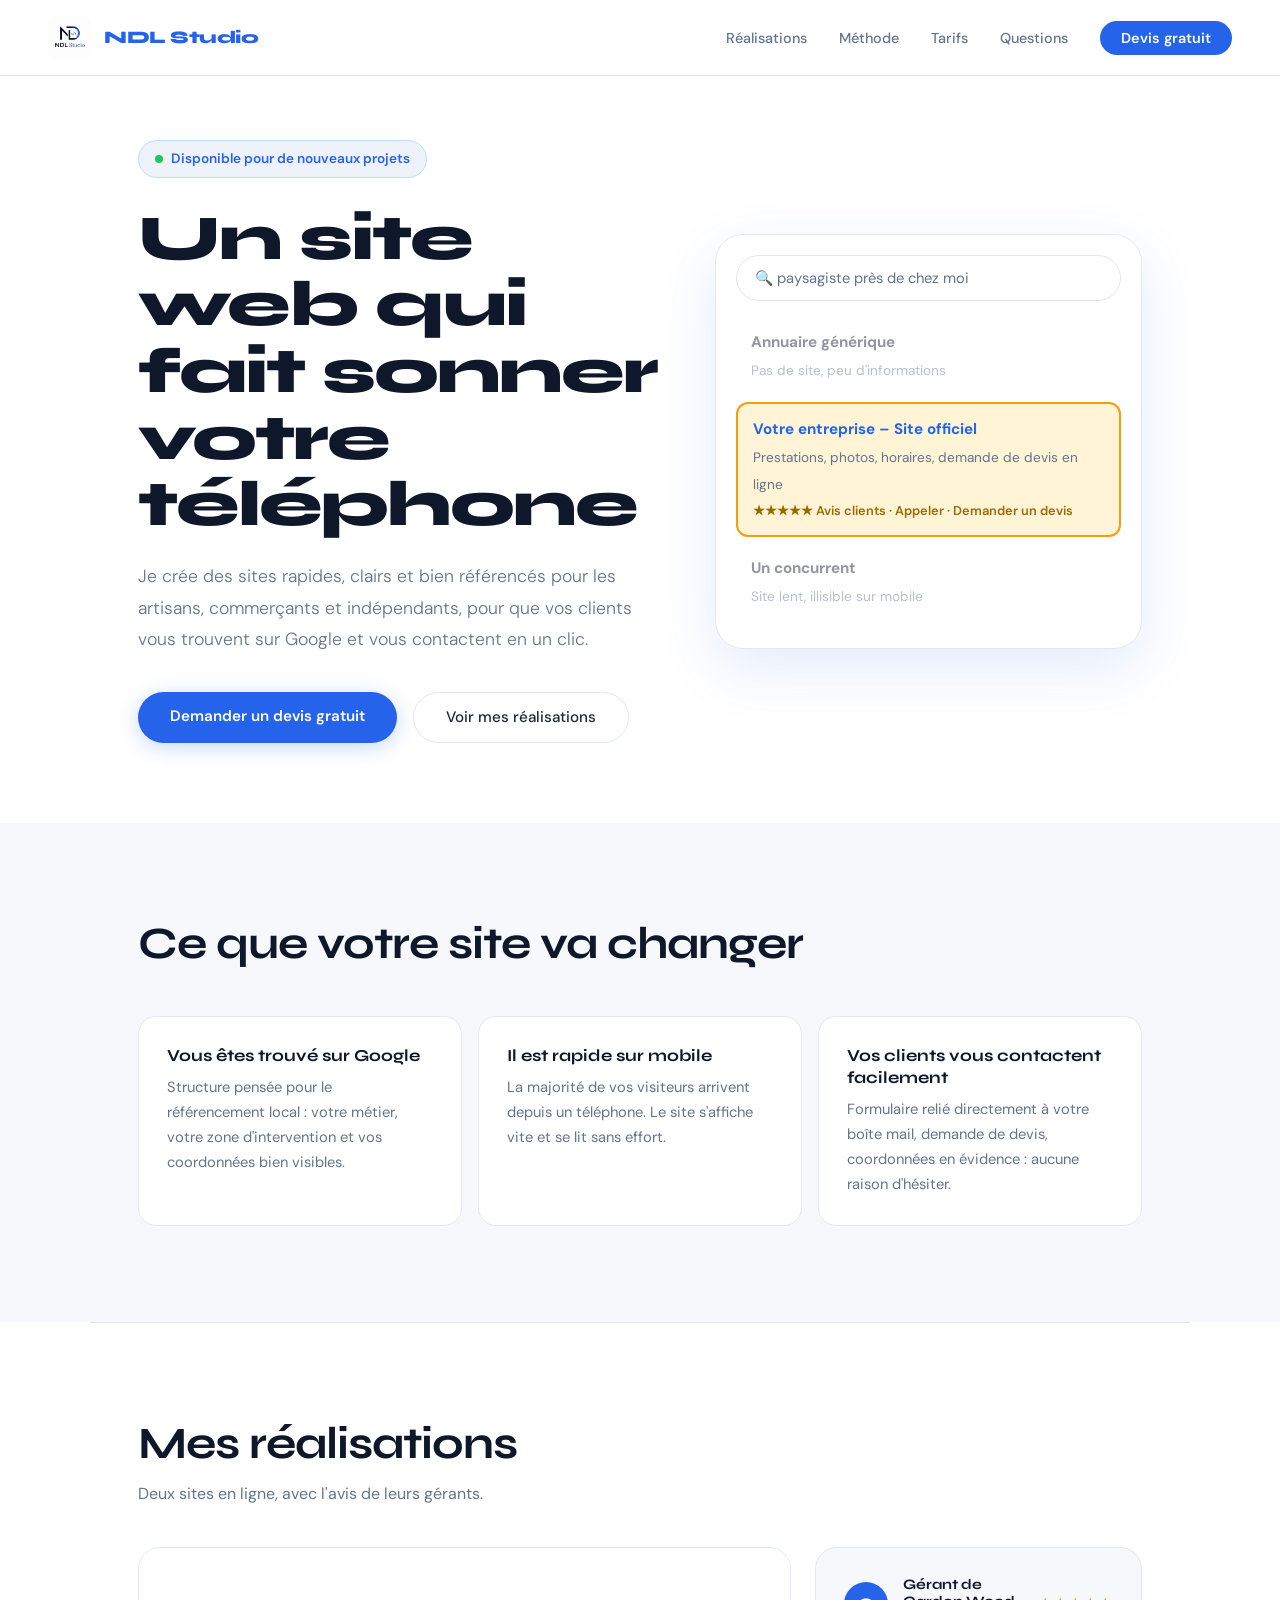
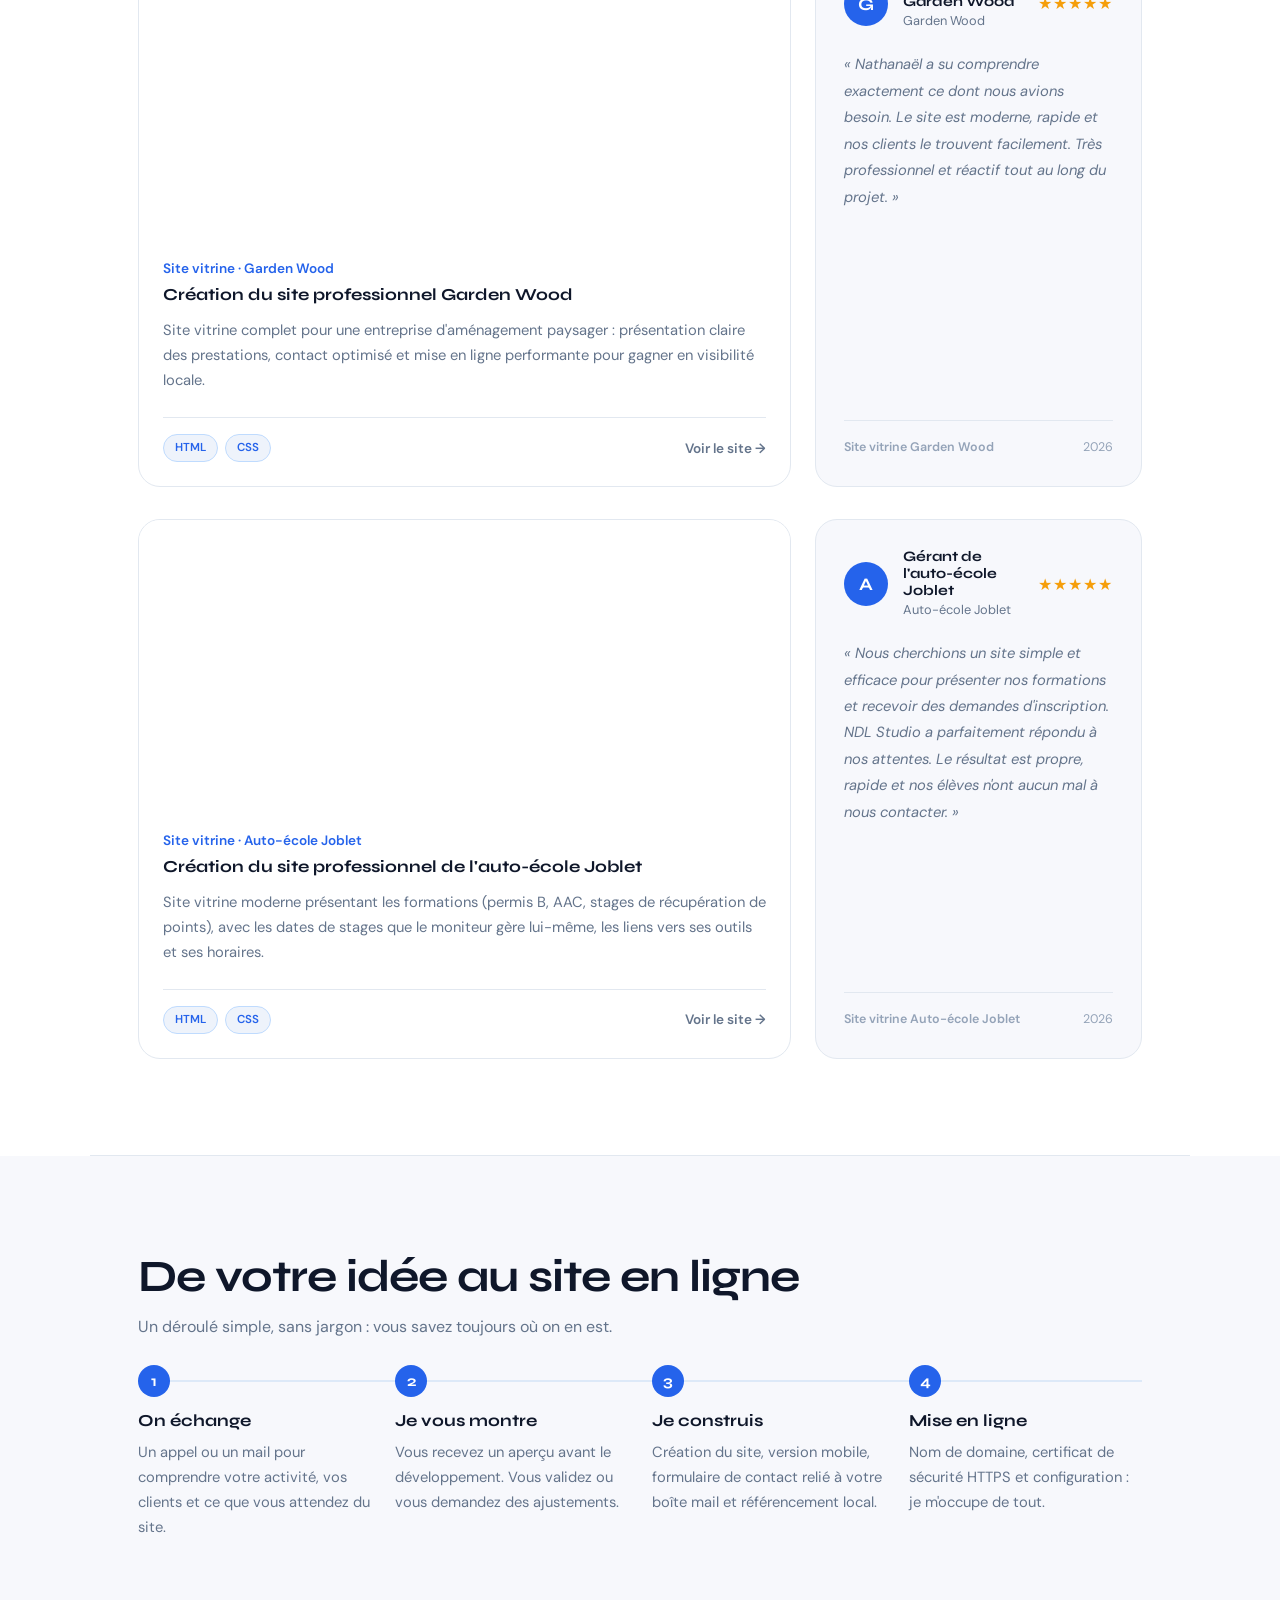
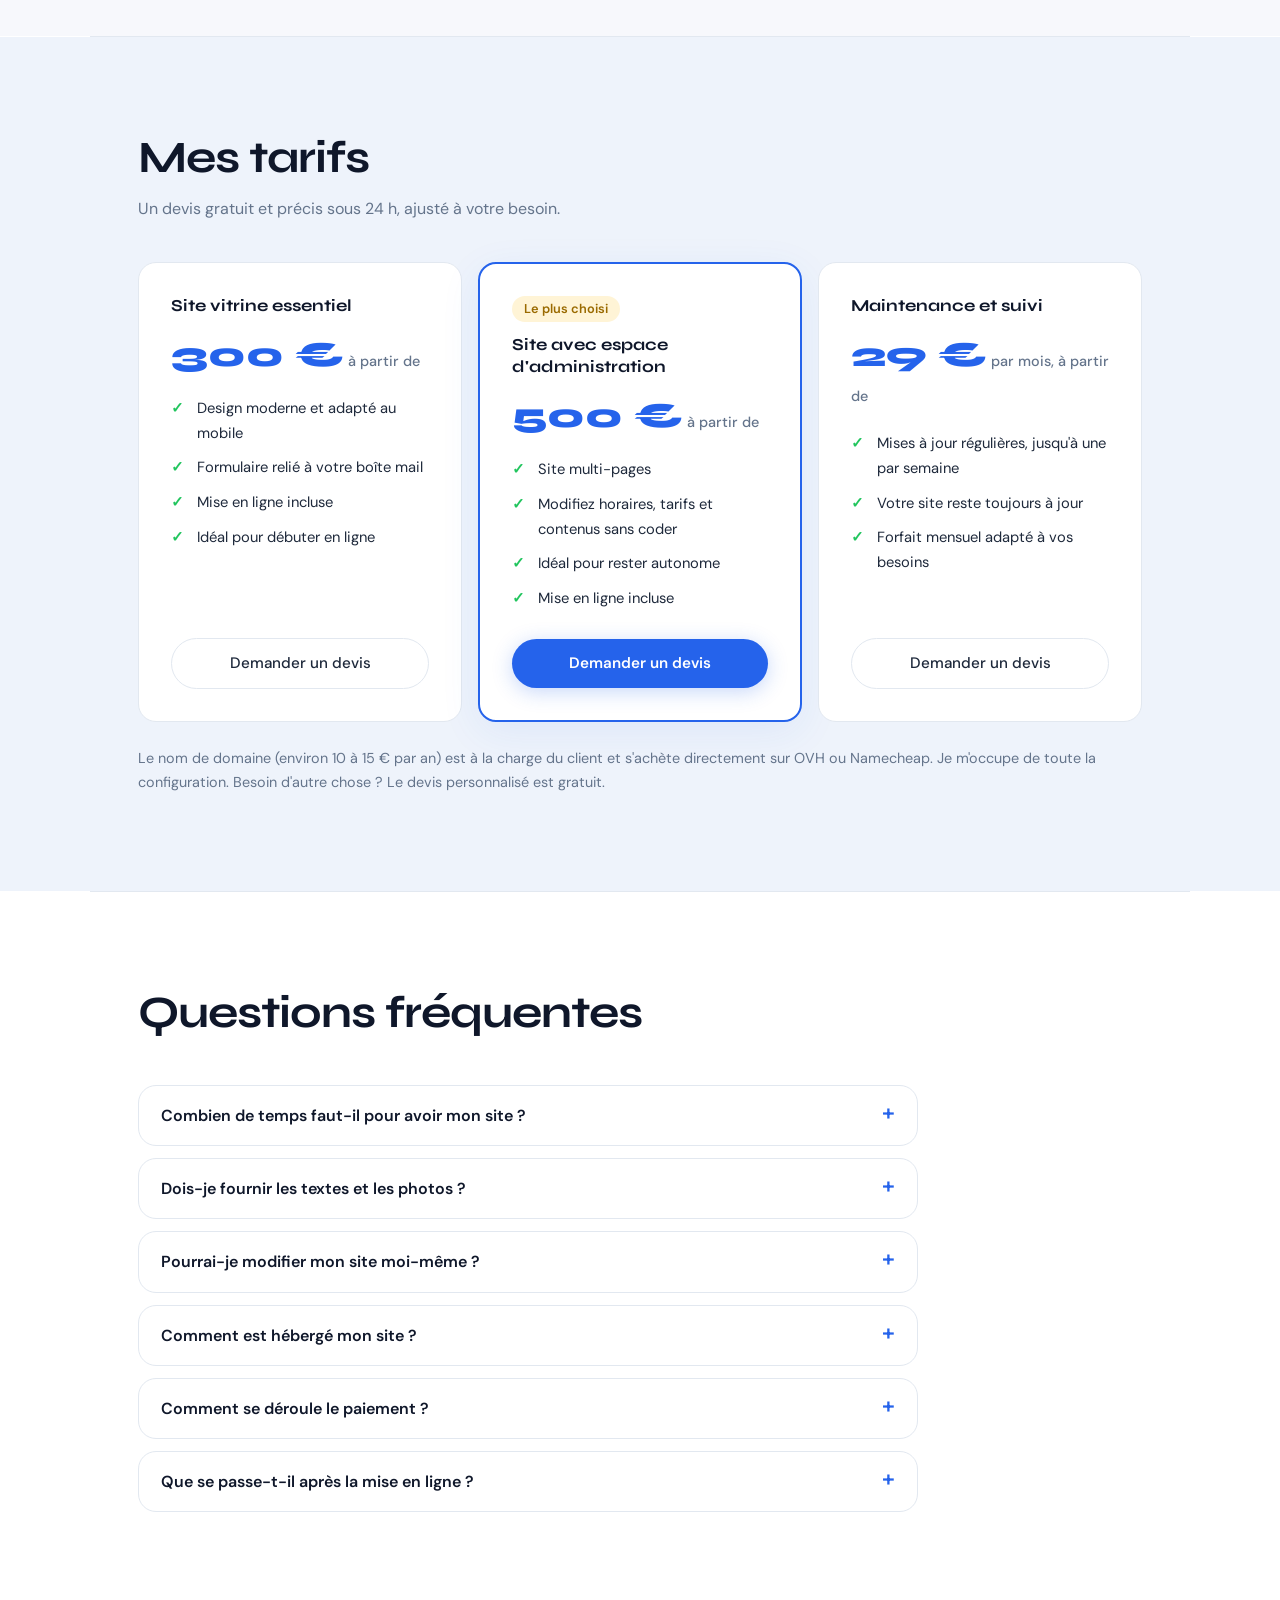
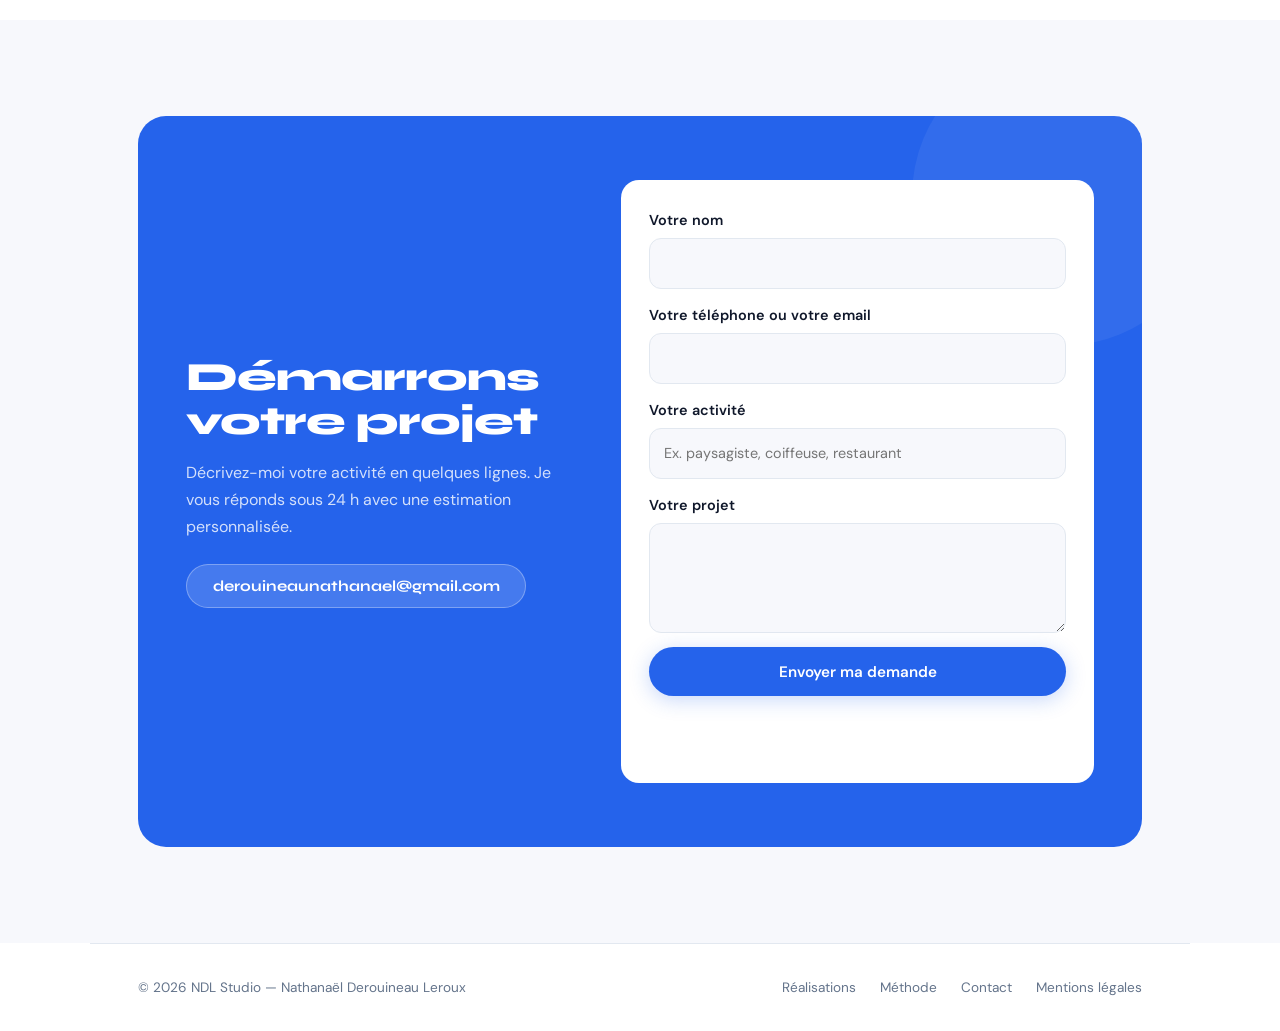
==== commit fdfe3552: "ahout web3formers" ====
--- a/index.html
+++ b/index.html
@@ -3,99 +3,105 @@
 <head>
   <meta charset="UTF-8">
   <meta name="viewport" content="width=device-width, initial-scale=1.0">
-  <title>NDL Studio – Développement Web</title>
-  <link href="https://fonts.googleapis.com/css2?family=Syne:wght@400;600;700;800&family=DM+Sans:ital,opsz,wght@0,9..40,300;0,9..40,400;0,9..40,500;1,9..40,300&display=swap" rel="stylesheet">
+  <title>NDL Studio – Création de sites web pour artisans et indépendants</title>
+  <meta name="description" content="Sites vitrine rapides, clairs et bien référencés pour artisans, commerçants et indépendants. Devis gratuit sous 24 h.">
+  <meta name="theme-color" content="#2563eb">
+  <link rel="canonical" href="https://ndlstudio.fr/">
+  <link rel="icon" href="ressource/logo-ndlstudio.png">
+
+  <meta property="og:type" content="website">
+  <meta property="og:url" content="https://ndlstudio.fr/">
+  <meta property="og:title" content="NDL Studio – Un site web qui vous apporte des clients">
+  <meta property="og:description" content="Sites vitrine pour artisans et indépendants : rapides, adaptés au mobile, trouvés sur Google.">
+  <meta property="og:image" content="https://ndlstudio.fr/ressource/logo-ndlstudio.png">
+
+  <link rel="preconnect" href="https://fonts.googleapis.com">
+  <link rel="preconnect" href="https://fonts.gstatic.com" crossorigin>
+  <link href="https://fonts.googleapis.com/css2?family=Syne:wght@400;600;700;800&family=DM+Sans:ital,opsz,wght@0,9..40,300;0,9..40,400;0,9..40,500;0,9..40,600;1,9..40,300&display=swap" rel="stylesheet">
   <link rel="stylesheet" href="ressource/style.css">
+
+  <script type="application/ld+json">
+  {
+    "@context": "https://schema.org",
+    "@type": "ProfessionalService",
+    "name": "NDL Studio",
+    "url": "https://ndlstudio.fr",
+    "logo": "https://ndlstudio.fr/ressource/logo-ndlstudio.png",
+    "description": "Création de sites web vitrine pour artisans, commerçants et indépendants.",
+    "founder": { "@type": "Person", "name": "Nathanaël Derouineau Leroux" },
+    "email": "derouineaunathanael@gmail.com"
+  }
+  </script>
 </head>
 <body>
 
-<!-- NAV -->
+<!-- NAVIGATION -->
 <nav>
   <a href="#" class="nav-logo-wrapper">
-    <img src="ressource/logo-ndlstudio.png" alt="NDL Studio" style="width:48px;height:48px; border-radius:8px;object-fit:contain">
+    <img class="nav-logo" src="ressource/logo-ndlstudio.png" alt="">
     <span class="nav-brand">NDL Studio</span>
   </a>
   <ul class="nav-links">
-    <li><a href="#competences">Compétences</a></li>
-    <li><a href="#projets">Projets</a></li>
-    <li><a href="#services">Services</a></li>
-    <li><a href="#contact" class="nav-cta">Demander un devis</a></li>
+    <li><a href="#projets">Réalisations</a></li>
+    <li><a href="#methode">Méthode</a></li>
+    <li><a href="#services">Tarifs</a></li>
+    <li><a href="#faq">Questions</a></li>
+    <li><a href="#contact" class="nav-cta">Devis gratuit</a></li>
   </ul>
-  <button class="hamburger" id="hamburger" aria-label="Menu">
+  <button class="hamburger" id="hamburger" aria-label="Ouvrir le menu" aria-expanded="false" aria-controls="mobileMenu">
     <span></span><span></span><span></span>
   </button>
 </nav>
 
-<!-- MOBILE MENU -->
 <div class="mobile-menu" id="mobileMenu">
-  <a href="#competences" onclick="closeMobileMenu()">Compétences</a>
-  <a href="#projets" onclick="closeMobileMenu()">Projets</a>
-  <a href="#services" onclick="closeMobileMenu()">Services</a>
-  <a href="#contact" onclick="closeMobileMenu()" style="color:var(--blue);font-weight:700;">Demander un devis</a>
-</div>
-
-<!-- HERO -->
-<section style="background: var(--white);">
-  <div class="hero">
-    <div class="hero-inner">
-      <div class="hero-logo-area">
-        <img src="ressource/logo-ndlstudio.png" alt="NDL Studio" style="width:220px;height:220px; border-radius:28px; object-fit:contain">
-      </div>
-
-      <div class="hero-text">
-        <div class="hero-tag">
-          <span class="hero-dot"></span>
-          Disponible pour de nouveaux projets
-        </div>
-        <h1>
-          Votre site web<br>
-          <span class="name-dim">sur-mesure</span><br>
-          <span class="accent">en ligne</span>
-        </h1>
-        <p class="hero-sub">
-          Agence spécialisée dans la création de sites web sur-mesure, modernes et performants. Nous accompagnons les entrepreneurs, artisans et TPE/PME pour établir une présence digitale à leur image.
-        </p>
-        <div class="hero-actions">
-          <a href="#projets" class="btn-primary">Découvrir nos réalisations</a>
-          <a href="#contact" class="btn-secondary">Demander un devis</a>
-        </div>
-      </div>
-    </div>
-    <div class="scroll-hint">
-      <div class="scroll-line"></div>
-      Scroll
+  <a href="#projets" onclick="closeMobileMenu()">Réalisations</a>
+  <a href="#methode" onclick="closeMobileMenu()">Méthode</a>
+  <a href="#services" onclick="closeMobileMenu()">Tarifs</a>
+  <a href="#faq" onclick="closeMobileMenu()">Questions</a>
+  <a href="#contact" onclick="closeMobileMenu()">Demander un devis gratuit</a>
+</div>
+
+<!-- ACCUEIL -->
+<header class="hero">
+  <div>
+    <div class="hero-tag"><span class="hero-dot"></span>Disponible pour de nouveaux projets</div>
+    <h1>Un site web qui fait sonner votre téléphone</h1>
+    <p class="hero-sub">Je crée des sites rapides, clairs et bien référencés pour les artisans, commerçants et indépendants, pour que vos clients vous trouvent sur Google et vous contactent en un clic.</p>
+    <div class="hero-actions">
+      <a href="#contact" class="btn-primary">Demander un devis gratuit</a>
+      <a href="#projets" class="btn-secondary">Voir mes réalisations</a>
     </div>
   </div>
-</section>
-
-<hr class="divider">
-
-<!-- COMPÉTENCES -->
+
+  <div class="serp" aria-hidden="true">
+    <div class="serp-q">🔍 paysagiste près de chez moi</div>
+    <div class="serp-res dim"><b>Annuaire générique</b><span>Pas de site, peu d'informations</span></div>
+    <div class="serp-res me">
+      <b>Votre entreprise – Site officiel</b>
+      <span>Prestations, photos, horaires, demande de devis en ligne</span>
+      <small>★★★★★ Avis clients · Appeler · Demander un devis</small>
+    </div>
+    <div class="serp-res dim"><b>Un concurrent</b><span>Site lent, illisible sur mobile</span></div>
+  </div>
+</header>
+
+<!-- BÉNÉFICES -->
 <div class="full-width-section bg-off">
-  <section class="section" id="competences">
-    <div class="section-label fade-in">Expertise</div>
-    <h2 class="section-title fade-in">Nos compétences techniques</h2>
-    <div class="skills-grid">
-      <div class="skill-card fade-in">
-        <div class="skill-icon">🎨</div>
-        <div class="skill-name">HTML / CSS</div>
-        <div class="skill-desc">Intégration précise et soignée, design responsive parfaitement adapté à chaque appareil.</div>
-      </div>
-      <div class="skill-card fade-in">
-        <div class="skill-icon">⚡</div>
-        <div class="skill-name">JavaScript</div>
-        <div class="skill-desc">Interfaces interactives, animations fluides et logique applicative côté client.</div>
-      </div>
-      <div class="skill-card fade-in">
-        <div class="skill-icon">🚀</div>
-        <div class="skill-name">Mise en ligne</div>
-        <div class="skill-desc">Déploiement professionnel via GitHub et Netlify, avec nom de domaine et certificat SSL inclus.</div>
-      </div>
-      <div class="skill-card fade-in">
-        <div class="skill-icon">📱</div>
-        <div class="skill-name">Services premium</div>
-        <div class="skill-desc">Possibilités de mettre à jour le site de votre côté, formulaire directement lié à votre boite mail, lien avec des bases de données...</div>
-      </div>
+  <section class="section" id="atouts">
+    <h2 class="section-title">Ce que votre site va changer</h2>
+    <div class="grid" style="--min:260px">
+      <article class="card hover benefit">
+        <h3 class="card-title">Vous êtes trouvé sur Google</h3>
+        <p class="card-text">Structure pensée pour le référencement local : votre métier, votre zone d'intervention et vos coordonnées bien visibles.</p>
+      </article>
+      <article class="card hover benefit">
+        <h3 class="card-title">Il est rapide sur mobile</h3>
+        <p class="card-text">La majorité de vos visiteurs arrivent depuis un téléphone. Le site s'affiche vite et se lit sans effort.</p>
+      </article>
+      <article class="card hover benefit">
+        <h3 class="card-title">Vos clients vous contactent facilement</h3>
+        <p class="card-text">Formulaire relié directement à votre boîte mail, demande de devis, coordonnées en évidence : aucune raison d'hésiter.</p>
+      </article>
     </div>
   </section>
 </div>
@@ -105,129 +111,208 @@
 <!-- PROJETS -->
 <div class="full-width-section bg-white">
   <section class="section" id="projets">
-    <div class="section-label fade-in">Réalisations</div>
-    <h2 class="section-title fade-in">Nos références</h2>
-    <div class="projects-grid">
+    <h2 class="section-title has-intro">Mes réalisations</h2>
+    <p class="section-intro">Deux sites en ligne, avec l'avis de leurs gérants.</p>
+    <div class="projects">
 
       <div class="project-row">
-        <div class="project-card fade-in">
-          <div class="project-thumb console">🌱</div>
+        <article class="card project-card">
+          <div class="project-thumb">🌱<iframe src="https://gardenwood.pages.dev/" title="Aperçu du site Garden Wood" loading="lazy" tabindex="-1"></iframe></div>
           <div class="project-body">
-            <div class="project-tag">Site vitrine — Garden Wood</div>
-            <div class="project-title">Création du site professionnel Garden Wood</div>
-            <div class="project-desc">Conception d'un site vitrine complet pour cette entreprise spécialisée dans l'aménagement paysager. Le projet intègre une présentation claire des prestations, un système de contact optimisé et une mise en ligne performante pour maximiser la visibilité locale.</div>
+            <div class="project-tag">Site vitrine · Garden Wood</div>
+            <h3 class="card-title">Création du site professionnel Garden Wood</h3>
+            <p class="card-text project-desc">Site vitrine complet pour une entreprise d'aménagement paysager : présentation claire des prestations, contact optimisé et mise en ligne performante pour gagner en visibilité locale.</p>
             <div class="project-footer">
-              <div class="project-techs">
-                <span class="tech-pill">HTML</span>
-                <span class="tech-pill">CSS</span>
-              </div>
-              <a href="https://gardenwood.netlify.app/" target="_blank" class="project-link">Voir le site</a>
+              <div class="project-techs"><span class="pill">HTML</span><span class="pill">CSS</span></div>
+              <a href="https://gardenwood.pages.dev/" target="_blank" rel="noopener" class="project-link">Voir le site</a>
             </div>
           </div>
-        </div>
-        <div class="project-avis fade-in">
+        </article>
+        <aside class="card project-avis">
           <div class="avis-header">
             <div class="avis-avatar">G</div>
             <div>
-              <div class="avis-nom">Gérant Garden Wood</div>
+              <div class="avis-nom">Gérant de Garden Wood</div>
               <div class="avis-entreprise">Garden Wood</div>
             </div>
-            <div class="avis-etoiles">★★★★★</div>
+            <div class="avis-etoiles" aria-label="5 étoiles sur 5">★★★★★</div>
           </div>
-          <p class="avis-texte">"Nathanaël a su comprendre exactement ce dont nous avions besoin. Le site est moderne, rapide et nos clients le trouvent facilement. Très professionnel et réactif tout au long du projet."</p>
-          <div class="avis-footer">
-            <span class="avis-projet">Projet : Site vitrine Garden Wood</span>
-            <span class="avis-date">2026</span>
-          </div>
-        </div>
+          <p class="avis-texte">« Nathanaël a su comprendre exactement ce dont nous avions besoin. Le site est moderne, rapide et nos clients le trouvent facilement. Très professionnel et réactif tout au long du projet. »</p>
+          <div class="avis-footer"><span class="avis-projet">Site vitrine Garden Wood</span><span>2026</span></div>
+        </aside>
       </div>
 
       <div class="project-row">
-        <div class="project-card fade-in">
-          <div class="project-thumb paris">🚗</div>
+        <article class="card project-card">
+          <div class="project-thumb">🚗<iframe src="https://auto-ecole-joblet-vincent.pages.dev/" title="Aperçu du site Auto-école Joblet" loading="lazy" tabindex="-1"></iframe></div>
           <div class="project-body">
-            <div class="project-tag">Site vitrine — Auto école Joblet</div>
-            <div class="project-title">Création du site professionnel de l'auto école Joblet</div>
-            <div class="project-desc">Conception d'un site vitrine moderne pour cette auto école, incluant la présentation des formations (permis B, AAC, stages de récupérations de points), les dates des stages que le moniteur peut gérer lui même, des liens vers les outils qu'ils utilisent ainsi que ses horaires.</div>
+            <div class="project-tag">Site vitrine · Auto-école Joblet</div>
+            <h3 class="card-title">Création du site professionnel de l'auto-école Joblet</h3>
+            <p class="card-text project-desc">Site vitrine moderne présentant les formations (permis B, AAC, stages de récupération de points), avec les dates de stages que le moniteur gère lui-même, les liens vers ses outils et ses horaires.</p>
             <div class="project-footer">
-              <div class="project-techs">
-                <span class="tech-pill">HTML</span>
-                <span class="tech-pill">CSS</span>
-              </div>
-              <a href="https://auto-ecole-joblet-vincent.pages.dev/" target="_blank" class="project-link">Voir le site</a>
+              <div class="project-techs"><span class="pill">HTML</span><span class="pill">CSS</span></div>
+              <a href="https://auto-ecole-joblet-vincent.pages.dev/" target="_blank" rel="noopener" class="project-link">Voir le site</a>
             </div>
           </div>
-        </div>
-        <div class="project-avis fade-in">
+        </article>
+        <aside class="card project-avis">
           <div class="avis-header">
             <div class="avis-avatar">A</div>
             <div>
-              <div class="avis-nom">Gérant Auto École Joblet</div>
-              <div class="avis-entreprise">Auto École Joblet</div>
+              <div class="avis-nom">Gérant de l'auto-école Joblet</div>
+              <div class="avis-entreprise">Auto-école Joblet</div>
             </div>
-            <div class="avis-etoiles">★★★★★</div>
+            <div class="avis-etoiles" aria-label="5 étoiles sur 5">★★★★★</div>
           </div>
-          <p class="avis-texte">"Nous cherchions un site simple et efficace pour présenter nos formations et recevoir des demandes d'inscription. NDL Studio a parfaitement répondu à nos attentes. Le résultat est propre, rapide et nos élèves n'ont aucun mal à nous contacter."</p>
-          <div class="avis-footer">
-            <span class="avis-projet">Projet : Site vitrine Auto École Joblet</span>
-            <span class="avis-date">2026</span>
-          </div>
-        </div>
+          <p class="avis-texte">« Nous cherchions un site simple et efficace pour présenter nos formations et recevoir des demandes d'inscription. NDL Studio a parfaitement répondu à nos attentes. Le résultat est propre, rapide et nos élèves n'ont aucun mal à nous contacter. »</p>
+          <div class="avis-footer"><span class="avis-projet">Site vitrine Auto-école Joblet</span><span>2026</span></div>
+        </aside>
       </div>
 
     </div>
-
   </section>
 </div>
 
 <hr class="divider">
 
-<!-- SERVICES -->
+<!-- MÉTHODE -->
+<div class="full-width-section bg-off">
+  <section class="section" id="methode">
+    <h2 class="section-title has-intro">De votre idée au site en ligne</h2>
+    <p class="section-intro">Un déroulé simple, sans jargon : vous savez toujours où on en est.</p>
+    <ol class="timeline">
+      <li>
+        <h3 class="card-title">On échange</h3>
+        <p class="card-text">Un appel ou un mail pour comprendre votre activité, vos clients et ce que vous attendez du site.</p>
+      </li>
+      <li>
+        <h3 class="card-title">Je vous montre</h3>
+        <p class="card-text">Vous recevez un aperçu avant le développement. Vous validez ou vous demandez des ajustements.</p>
+      </li>
+      <li>
+        <h3 class="card-title">Je construis</h3>
+        <p class="card-text">Création du site, version mobile, formulaire de contact relié à votre boîte mail et référencement local.</p>
+      </li>
+      <li>
+        <h3 class="card-title">Mise en ligne</h3>
+        <p class="card-text">Nom de domaine, certificat de sécurité HTTPS et configuration : je m'occupe de tout.</p>
+      </li>
+    </ol>
+  </section>
+</div>
+
+<hr class="divider">
+
+<!-- TARIFS -->
 <div class="full-width-section bg-light-blue">
   <section class="section" id="services">
-    <div class="section-label fade-in">Tarifs</div>
-    <h2 class="section-title fade-in">Nos prestations</h2>
-    <div class="services-grid">
-      <div class="service-card fade-in">
-        <div class="service-price">À partir de 400 €</div>
-        <div class="service-name">Site vitrine essentiel</div>
-        <div class="service-desc">Design moderne et responsive, mise en ligne incluse. La solution idéale pour débuter votre présence en ligne avec un site professionnel. Tarif ajusté selon vos besoins spécifiques.</div>
+    <h2 class="section-title has-intro">Mes tarifs</h2>
+    <p class="section-intro">Un devis gratuit et précis sous 24 h, ajusté à votre besoin.</p>
+    <div class="grid" style="--min:260px">
+      <article class="card plan">
+        <h3 class="card-title">Site vitrine essentiel</h3>
+        <div class="price">300 €<small> à partir de</small></div>
+        <ul class="plan-list">
+          <li>Design moderne et adapté au mobile</li>
+          <li>Formulaire relié à votre boîte mail</li>
+          <li>Mise en ligne incluse</li>
+          <li>Idéal pour débuter en ligne</li>
+        </ul>
+        <a href="#contact" class="btn-secondary">Demander un devis</a>
+      </article>
+      <article class="card plan plan-best">
+        <span class="plan-tag">Le plus choisi</span>
+        <h3 class="card-title">Site avec espace d'administration</h3>
+        <div class="price">500 €<small> à partir de</small></div>
+        <ul class="plan-list">
+          <li>Site multi-pages</li>
+          <li>Modifiez horaires, tarifs et contenus sans coder</li>
+          <li>Idéal pour rester autonome</li>
+          <li>Mise en ligne incluse</li>
+        </ul>
+        <a href="#contact" class="btn-primary">Demander un devis</a>
+      </article>
+      <article class="card plan">
+        <h3 class="card-title">Maintenance et suivi</h3>
+        <div class="price">29 €<small> par mois, à partir de</small></div>
+        <ul class="plan-list">
+          <li>Mises à jour régulières, jusqu'à une par semaine</li>
+          <li>Votre site reste toujours à jour</li>
+          <li>Forfait mensuel adapté à vos besoins</li>
+        </ul>
+        <a href="#contact" class="btn-secondary">Demander un devis</a>
+      </article>
+    </div>
+    <p class="note">Le nom de domaine (environ 10 à 15 € par an) est à la charge du client et s'achète directement sur OVH ou Namecheap. Je m'occupe de toute la configuration. Besoin d'autre chose ? Le devis personnalisé est gratuit.</p>
+  </section>
+</div>
+
+<hr class="divider">
+
+<!-- FAQ -->
+<div class="full-width-section bg-white">
+  <section class="section" id="faq">
+    <h2 class="section-title">Questions fréquentes</h2>
+    <div class="faq">
+      <details class="card">
+        <summary>Combien de temps faut-il pour avoir mon site ?</summary>
+        <p class="card-text">Un site vitrine est généralement en ligne en une à deux semaines, selon la rapidité de vos retours et l'envoi de vos photos et textes.</p>
+      </details>
+      <details class="card">
+        <summary>Dois-je fournir les textes et les photos ?</summary>
+        <p class="card-text">Idéalement, vous fournissez vos photos et les informations clés. Je m'occupe de la structure et de la mise en forme, et je peux vous aider à rédiger les textes.</p>
+      </details>
+      <details class="card">
+        <summary>Pourrai-je modifier mon site moi-même ?</summary>
+        <p class="card-text">Oui, avec la formule à espace d'administration, vous modifiez vos horaires, tarifs et contenus sans toucher au code.</p>
+      </details>
+      <details class="card">
+        <summary>Comment est hébergé mon site ?</summary>
+        <p class="card-text">Votre site est déployé via GitHub et Cloudflare Pages, avec votre nom de domaine et un certificat HTTPS inclus.</p>
+      </details>
+      <details class="card">
+        <summary>Comment se déroule le paiement ?</summary>
+        <p class="card-text">Un acompte est demandé au lancement du projet, le solde à la livraison. Une facture vous est remise à chaque étape.</p>
+      </details>
+      <details class="card">
+        <summary>Que se passe-t-il après la mise en ligne ?</summary>
+        <p class="card-text">Le site est à vous. Vous pouvez gérer les évolutions seul ou choisir le forfait de maintenance mensuel.</p>
+      </details>
+    </div>
+  </section>
+</div>
+
+<!-- CONTACT -->
+<div class="full-width-section bg-off">
+  <section class="section" id="contact">
+    <div class="contact-box">
+      <div>
+        <h2>Démarrons votre projet</h2>
+        <p>Décrivez-moi votre activité en quelques lignes. Je vous réponds sous 24 h avec une estimation personnalisée.</p>
+        <a href="mailto:derouineaunathanael@gmail.com" class="contact-email">derouineaunathanael@gmail.com</a>
       </div>
-      <div class="service-card fade-in">
-        <div class="service-price">À partir de 600 €</div>
-        <div class="service-name">Espace d'administration pour modifier votre contenu sans coder</div>
-        <div class="service-desc">Site multi-pages avec espace d'administration. Modifiez vous-même vos horaires, tarifs ou contenus sans toucher au code. Idéal pour les indépendants qui veulent rester autonomes.</div>
-      </div>
-      <div class="service-card fade-in">
-        <div class="service-price">↺</div>
-        <div class="service-name">Maintenance &amp; suivi</div>
-        <div class="service-desc">Besoin de maintenance mensuel, de mise à jour hebdomadaire, votre site reste actualisée dans le temps. Forfait mensuel à partir de 50 €, adapté à vos besoins.</div>
-      </div>
-    </div>
-    <div class="section-label fade-in" style="padding-top: 1rem;">Le nom de domaine (~10-15 €/an) est à la charge du client et s'achète directement sur OVH ou Namecheap. Je m'occupe de toute la configuration.</div>
-    <h2 class="section-title fade-in">Besoin d'autre chose ? Devis personnalisé gratuit.</h2>
-  </section>
-</div>
-
-<hr class="divider">
-
-<!-- CONTACT -->
-<div class="full-width-section bg-white">
-  <section class="section" id="contact">
-    <div class="contact-box fade-in">
-      <h2>Démarrons votre projet 🤝</h2>
-      <p>Vous avez un projet web ? Décrivez-nous votre besoin et nous vous répondons sous 24h avec une estimation personnalisée.</p>
-      <a href="mailto:derouineaunathanael@gmail.com" class="contact-email">Nous contacter par mail</a>
-    </div>
-  </section>
-</div>
-
-<!-- FOOTER -->
+
+      <form class="contact-form" id="contactForm" action="https://api.web3forms.com/submit" method="POST">
+        <input type="hidden" name="access_key" value="d3d730c7-2141-4250-95a8-540519aaca60">
+        <input type="hidden" name="subject" value="Nouvelle demande de devis – NDL Studio">
+        <input type="checkbox" name="botcheck" class="hp" tabindex="-1" autocomplete="off">
+        <label>Votre nom <input type="text" name="nom" required autocomplete="name"></label>
+        <label>Votre téléphone ou votre email <input type="text" name="contact" required></label>
+        <label>Votre activité <input type="text" name="activite" placeholder="Ex. paysagiste, coiffeuse, restaurant"></label>
+        <label>Votre projet <textarea name="message" required></textarea></label>
+        <button type="submit" class="btn-primary">Envoyer ma demande</button>
+        <p class="form-status" id="formStatus" role="status"></p>
+      </form>
+    </div>
+  </section>
+</div>
+
+<!-- PIED DE PAGE -->
 <footer>
   <p>© 2026 NDL Studio — Nathanaël Derouineau Leroux</p>
   <div class="footer-right">
-    <a href="#competences">Compétences</a>
-    <a href="#projets">Projets</a>
+    <a href="#projets">Réalisations</a>
+    <a href="#methode">Méthode</a>
     <a href="#contact">Contact</a>
     <a href="mentions-legales.html">Mentions légales</a>
   </div>
--- a/ressource/style.css
+++ b/ressource/style.css
@@ -1,4 +1,12 @@
+/* ==========================================================================
+   NDL Studio – feuille de style
+   1. Variables  2. Base  3. Composants partagés  4. Navigation
+   5. Sections  6. Pied de page  7. Animations  8. Responsive
+   ========================================================================== */
+
+/* 1. VARIABLES ------------------------------------------------------------ */
 :root {
+  /* couleurs (noms conservés pour les autres pages du site) */
   --white: #ffffff;
   --off-white: #f7f8fc;
   --light-blue: #eef3fb;
@@ -12,247 +20,116 @@
   --muted2: #94a3b8;
   --border: #e2e8f0;
   --border-blue: #bfdbfe;
-}
-
+  --accent: #f59e0b;
+  --accent-soft: #fff4d6;
+  --success: #22c55e;
+
+  /* typographie */
+  --font-title: 'Syne', sans-serif;
+  --font-body: 'DM Sans', sans-serif;
+
+  /* formes et effets */
+  --radius: 18px;
+  --radius-lg: 28px;
+  --radius-pill: 100px;
+  --shadow: 0 10px 40px rgba(37, 99, 235, .08);
+  --shadow-lg: 0 20px 60px rgba(37, 99, 235, .12);
+  --transition: .25s ease;
+
+  /* mise en page */
+  --nav-h: 76px;
+  --container: 1100px;
+  --gutter: 3rem;
+}
+
+/* 2. BASE ----------------------------------------------------------------- */
 *, *::before, *::after { margin: 0; padding: 0; box-sizing: border-box; }
-html { scroll-behavior: smooth; }
+
+html { scroll-behavior: smooth; scroll-padding-top: var(--nav-h); }
 
 body {
   background: var(--white);
   color: var(--ink);
-  font-family: 'DM Sans', sans-serif;
-  font-weight: 400;
+  font-family: var(--font-body);
   line-height: 1.7;
   overflow-x: hidden;
 }
 
-/* ── NAV ── */
-nav {
-  position: fixed;
-  top: 0; left: 0; right: 0;
-  z-index: 50;
-  display: flex;
-  align-items: center;
-  justify-content: space-between;
-  padding: 1.1rem 3rem;
-  background: rgba(255,255,255,0.88);
-  backdrop-filter: blur(18px);
-  -webkit-backdrop-filter: blur(18px);
-  border-bottom: 1px solid var(--border);
-}
-
-.nav-logo-wrapper {
-  display: flex;
-  align-items: center;
-  gap: 0.75rem;
+img { max-width: 100%; }
+a { color: inherit; }
+:focus-visible { outline: 3px solid var(--blue); outline-offset: 3px; }
+
+/* 3. COMPOSANTS PARTAGÉS -------------------------------------------------- */
+
+/* conteneur de section (bandes pleine largeur + contenu centré) */
+.full-width-section { width: 100%; }
+.bg-off { background: var(--off-white); }
+.bg-light-blue { background: var(--light-blue); }
+.bg-white { background: var(--white); }
+
+.section {
+  max-width: var(--container);
+  margin: 0 auto;
+  padding: 6rem var(--gutter);
+}
+
+.section-label {
+  font-size: .9rem;
+  font-weight: 600;
+  color: var(--blue);
+  margin-bottom: .5rem;
+}
+
+.section-title {
+  font-family: var(--font-title);
+  font-size: clamp(1.9rem, 3.5vw, 2.8rem);
+  font-weight: 700;
+  letter-spacing: -1px;
+  line-height: 1.1;
+  margin-bottom: 3rem;
+}
+.section-title.has-intro { margin-bottom: .75rem; }
+
+.section-intro {
+  color: var(--muted);
+  max-width: 58ch;
+  margin-bottom: 2.5rem;
+}
+
+.divider {
+  border: none;
+  border-top: 1px solid var(--border);
+  max-width: var(--container);
+  margin: 0 auto;
+}
+
+/* boutons */
+.btn-primary, .btn-secondary {
+  display: inline-block;
+  padding: .9rem 2rem;
+  border-radius: var(--radius-pill);
+  font: 600 .95rem var(--font-body);
   text-decoration: none;
-}
-
-.nav-brand {
-  font-family: 'Syne', sans-serif;
-  font-weight: 800;
-  font-size: 1.1rem;
-  color: var(--blue);
-  letter-spacing: -0.5px;
-}
-
-.nav-links {
-  display: flex;
-  align-items: center;
-  gap: 2rem;
-  list-style: none;
-}
-
-.nav-links a {
-  color: var(--muted);
-  text-decoration: none;
-  font-size: 0.875rem;
-  font-weight: 500;
-  transition: color 0.2s;
-}
-.nav-links a:hover { color: var(--blue); }
-
-.nav-cta {
-  background: var(--blue) !important;
-  color: #fff !important;
-  padding: 0.5rem 1.3rem !important;
-  border-radius: 100px !important;
-  font-weight: 600 !important;
-  transition: background 0.2s, transform 0.2s !important;
-}
-.nav-cta:hover { background: var(--blue-mid) !important; transform: translateY(-1px) !important; }
-
-/* Hamburger */
-.hamburger {
-  display: none;
-  flex-direction: column;
-  gap: 5px;
+  text-align: center;
   cursor: pointer;
-  padding: 4px;
-  background: none;
-  border: none;
-}
-.hamburger span {
-  display: block;
-  width: 22px;
-  height: 2px;
-  background: var(--ink2);
-  border-radius: 2px;
-  transition: all 0.3s;
-}
-
-.mobile-menu {
-  display: none;
-  position: fixed;
-  top: 60px; left: 0; right: 0;
-  background: white;
-  border-bottom: 1px solid var(--border);
-  padding: 1.5rem;
-  z-index: 49;
-  flex-direction: column;
-  gap: 1rem;
-}
-.mobile-menu.open { display: flex; }
-.mobile-menu a {
-  color: var(--ink2);
-  text-decoration: none;
-  font-weight: 500;
-  font-size: 1rem;
-  padding: 0.5rem 0;
-  border-bottom: 1px solid var(--border);
-}
-.mobile-menu a:last-child { border-bottom: none; }
-
-/* ── HERO ── */
-.hero {
-  position: relative;
-  min-height: 100vh;
-  display: flex;
-  flex-direction: column;
-  justify-content: center;
-  padding: 9rem 3rem 5rem;
-  max-width: 1100px;
-  margin: 0 auto;
-  overflow: hidden;
-}
-
-.hero::before {
-  content: '';
-  position: absolute;
-  top: 10%;
-  right: -10%;
-  width: 520px;
-  height: 520px;
-  border-radius: 50%;
-  background: radial-gradient(circle, var(--light-blue) 0%, transparent 70%);
-  pointer-events: none;
-  z-index: 0;
-}
-
-.hero-inner {
-  position: relative;
-  z-index: 1;
-  display: flex;
-  align-items: center;
-  justify-content: space-between;
-  gap: 3rem;
-  width: 100%;
-}
-
-.hero-text { flex: 1; min-width: 0; order: 1; }
-.hero-logo-area { order: 2; }
-
-.hero-logo-area {
-  flex-shrink: 0;
-  display: flex;
-  align-items: center;
-  justify-content: center;
-  animation: fadeUp 0.6s 0.4s ease both;
-}
-
-.hero-tag {
-  display: inline-flex;
-  align-items: center;
-  gap: 0.5rem;
-  background: var(--light-blue);
-  border: 1px solid var(--border-blue);
-  color: var(--blue);
-  font-size: 0.8rem;
-  font-weight: 600;
-  padding: 0.4rem 1rem;
-  border-radius: 100px;
-  margin-bottom: 2rem;
-  width: fit-content;
-  animation: fadeUp 0.6s ease both;
-}
-
-.hero-dot {
-  width: 7px; height: 7px;
-  background: #22c55e;
-  border-radius: 50%;
-  animation: pulse 2s infinite;
-  flex-shrink: 0;
-}
-
-.hero h1 {
-  font-family: 'Syne', sans-serif;
-  font-size: clamp(2.6rem, 5vw, 4.5rem);
-  font-weight: 800;
-  line-height: 1.0;
-  letter-spacing: -2.5px;
-  margin-bottom: 1.5rem;
-  animation: fadeUp 0.6s 0.1s ease both;
-  color: var(--ink);
-}
-
-.hero h1 .name-dim { color: var(--muted2); }
-.hero h1 .accent { color: var(--blue); display: block; }
-
-.hero-sub {
-  font-size: 1.05rem;
-  color: var(--muted);
-  max-width: 500px;
-  margin-bottom: 2.5rem;
-  line-height: 1.85;
-  animation: fadeUp 0.6s 0.2s ease both;
-  font-weight: 300;
-}
-
-.hero-actions {
-  display: flex;
-  gap: 1rem;
-  flex-wrap: wrap;
-  animation: fadeUp 0.6s 0.3s ease both;
-}
-
+  transition: var(--transition);
+}
 .btn-primary {
   background: var(--blue);
   color: #fff;
-  padding: 0.9rem 2rem;
-  border-radius: 100px;
-  font-weight: 600;
-  font-size: 0.95rem;
-  text-decoration: none;
-  transition: all 0.2s;
-  font-family: 'DM Sans', sans-serif;
-  box-shadow: 0 4px 20px rgba(37,99,235,0.25);
+  border: 0;
+  box-shadow: 0 4px 20px rgba(37, 99, 235, .25);
 }
 .btn-primary:hover {
   background: var(--blue-mid);
   transform: translateY(-2px);
-  box-shadow: 0 8px 30px rgba(37,99,235,0.35);
-}
-
+  box-shadow: 0 8px 30px rgba(37, 99, 235, .35);
+}
 .btn-secondary {
   background: transparent;
   color: var(--ink2);
-  padding: 0.9rem 2rem;
-  border-radius: 100px;
+  border: 1.5px solid var(--border);
   font-weight: 500;
-  font-size: 0.95rem;
-  text-decoration: none;
-  border: 1.5px solid var(--border);
-  transition: all 0.2s;
 }
 .btn-secondary:hover {
   border-color: var(--blue);
@@ -260,530 +137,346 @@
   background: var(--light-blue);
 }
 
-.scroll-hint {
-  position: absolute;
-  bottom: 2.5rem;
-  left: 3rem;
-  display: flex;
-  align-items: center;
-  gap: 0.8rem;
-  color: var(--muted2);
-  font-size: 0.72rem;
-  letter-spacing: 2.5px;
-  text-transform: uppercase;
-  animation: fadeUp 0.6s 0.5s ease both;
-}
-.scroll-line {
-  width: 36px; height: 1px;
-  background: var(--border);
-  overflow: hidden;
-  position: relative;
-}
-.scroll-line::after {
-  content: '';
-  position: absolute;
-  left: -100%; top: 0;
-  width: 100%; height: 100%;
-  background: var(--blue);
-  animation: scan 2s ease infinite;
-}
-
-/* ── SHARED ── */
-.section {
-  max-width: 1100px;
-  margin: 0 auto;
-  padding: 6rem 3rem;
-}
-
-.section-label {
-  font-size: 0.72rem;
-  font-weight: 700;
-  letter-spacing: 3px;
-  text-transform: uppercase;
-  color: var(--blue);
-  margin-bottom: 0.75rem;
-}
-
-.section-title {
-  font-family: 'Syne', sans-serif;
-  font-size: clamp(1.9rem, 3.5vw, 2.8rem);
-  font-weight: 700;
-  letter-spacing: -1px;
-  margin-bottom: 3rem;
-  line-height: 1.1;
-  color: var(--ink);
-}
-
-.divider {
-  border: none;
-  border-top: 1px solid var(--border);
-  max-width: 1100px;
-  margin: 0 auto;
-}
-
-/* ── STRIPE BACKGROUNDS ── */
-.bg-off { background: var(--off-white); }
-.bg-light-blue { background: var(--light-blue); }
-.bg-white { background: var(--white); }
-.full-width-section { width: 100%; }
-
-/* ── SKILLS ── */
-.skills-grid {
-  display: grid;
-  grid-template-columns: repeat(auto-fit, minmax(210px, 1fr));
-  gap: 1rem;
-}
-
-.skill-card {
+/* carte générique : bénéfices, projets, avis, offres, FAQ */
+.card {
   background: var(--white);
   border: 1.5px solid var(--border);
-  border-radius: 18px;
-  padding: 1.8rem;
-  transition: all 0.25s;
-  cursor: default;
-}
-.skill-card:hover {
+  border-radius: var(--radius);
+  transition: var(--transition);
+}
+.card.hover:hover {
   border-color: var(--border-blue);
   transform: translateY(-3px);
-  box-shadow: 0 10px 40px rgba(37,99,235,0.08);
-}
-
-.skill-icon { font-size: 1.7rem; margin-bottom: 0.9rem; }
-
-.skill-name {
-  font-family: 'Syne', sans-serif;
-  font-weight: 700;
-  font-size: 0.95rem;
-  margin-bottom: 0.4rem;
-  color: var(--ink);
-}
-
-.skill-desc {
-  font-size: 0.85rem;
-  color: var(--muted);
-  line-height: 1.6;
-}
-
-/* ── PROJECTS ── */
-.projects-grid {
+  box-shadow: var(--shadow);
+}
+
+/* grille responsive réutilisable */
+.grid {
   display: grid;
-  grid-template-columns: 1fr;
-  gap: 2rem;
-}
-
-.project-row {
-  display: grid;
-  grid-template-columns: 2fr 1fr;
-  column-gap: 1.5rem;
-  align-items: stretch;
-}
-
-.project-card {
-  background: var(--white);
-  border: 1.5px solid var(--border);
-  border-radius: 22px;
-  overflow: hidden;
-  transition: all 0.3s;
-  display: flex;
-  flex-direction: column;
-}
-.project-card:hover {
-  border-color: var(--border-blue);
-  transform: translateY(-5px);
-  box-shadow: 0 20px 60px rgba(37,99,235,0.10);
-}
-
-.project-thumb {
-  height: 160px;
-  display: flex;
-  align-items: center;
-  justify-content: center;
-  font-size: 3rem;
-  position: relative;
-  overflow: hidden;
-}
-
-.project-thumb.console { background: linear-gradient(135deg, #dde9f8 0%, #bfdbfe 100%); }
-.project-thumb.paris   { background: linear-gradient(135deg, #e0f2fe 0%, #bae6fd 100%); }
-
-.project-thumb::after {
-  content: '';
-  position: absolute;
-  inset: 0;
-  background: linear-gradient(to bottom, transparent 50%, rgba(255,255,255,0.8) 100%);
-}
-
-.project-body {
-  padding: 1.5rem;
-  flex: 1;
-  display: flex;
-  flex-direction: column;
-}
-
-.project-tag {
-  font-size: 0.68rem;
-  font-weight: 700;
-  letter-spacing: 2px;
-  text-transform: uppercase;
-  color: var(--blue);
-  margin-bottom: 0.5rem;
-}
-
-.project-title {
-  font-family: 'Syne', sans-serif;
+  gap: 1rem;
+  grid-template-columns: repeat(auto-fit, minmax(var(--min, 250px), 1fr));
+}
+
+/* titre de carte et texte secondaire */
+.card-title {
+  font-family: var(--font-title);
   font-weight: 700;
   font-size: 1.05rem;
-  margin-bottom: 0.5rem;
-  color: var(--ink);
   line-height: 1.3;
-}
-
-.project-desc {
-  font-size: 0.875rem;
-  color: var(--muted);
-  line-height: 1.7;
-  margin-bottom: 1.5rem;
-  flex: 1;
-}
-
-.project-footer {
+  margin-bottom: .5rem;
+}
+.card-text { font-size: .92rem; color: var(--muted); line-height: 1.7; }
+
+/* pastille (technos, etc.) */
+.pill {
+  background: var(--light-blue);
+  border: 1px solid var(--border-blue);
+  color: var(--blue);
+  font-size: .72rem;
+  font-weight: 600;
+  padding: .2rem .7rem;
+  border-radius: var(--radius-pill);
+}
+
+/* 4. NAVIGATION ----------------------------------------------------------- */
+nav {
+  position: fixed;
+  inset: 0 0 auto 0;
+  z-index: 50;
+  height: var(--nav-h);
   display: flex;
   align-items: center;
   justify-content: space-between;
-  padding-top: 1rem;
-  border-top: 1px solid var(--border);
-  flex-wrap: wrap;
-  gap: 0.5rem;
-}
-
-.project-techs { display: flex; gap: 0.4rem; flex-wrap: wrap; }
-
-.tech-pill {
+  padding: 0 var(--gutter);
+  background: rgba(255, 255, 255, .9);
+  backdrop-filter: blur(18px);
+  -webkit-backdrop-filter: blur(18px);
+  border-bottom: 1px solid var(--border);
+}
+
+.nav-logo-wrapper { display: flex; align-items: center; gap: .75rem; text-decoration: none; }
+.nav-logo { width: 44px; height: 44px; border-radius: 8px; object-fit: contain; }
+.nav-brand { font: 800 1.1rem var(--font-title); color: var(--blue); letter-spacing: -.5px; }
+
+.nav-links { display: flex; align-items: center; gap: 2rem; list-style: none; }
+.nav-links a { color: var(--muted); text-decoration: none; font-size: .9rem; font-weight: 500; transition: color .2s; }
+.nav-links a:hover { color: var(--blue); }
+.nav-links a.nav-cta {
+  background: var(--blue);
+  color: #fff;
+  padding: .5rem 1.3rem;
+  border-radius: var(--radius-pill);
+  font-weight: 600;
+  transition: var(--transition);
+}
+.nav-links a.nav-cta:hover { background: var(--blue-mid); color: #fff; transform: translateY(-1px); }
+
+.hamburger { display: none; flex-direction: column; gap: 5px; padding: 8px; background: none; border: 0; cursor: pointer; }
+.hamburger span { display: block; width: 22px; height: 2px; background: var(--ink2); border-radius: 2px; transition: var(--transition); }
+.hamburger[aria-expanded="true"] span:nth-child(1) { transform: translateY(7px) rotate(45deg); }
+.hamburger[aria-expanded="true"] span:nth-child(2) { opacity: 0; }
+.hamburger[aria-expanded="true"] span:nth-child(3) { transform: translateY(-7px) rotate(-45deg); }
+
+.mobile-menu {
+  display: none;
+  position: fixed;
+  top: var(--nav-h); left: 0; right: 0;
+  z-index: 49;
+  flex-direction: column;
+  gap: .25rem;
+  padding: 1rem 1.5rem 1.5rem;
+  background: var(--white);
+  border-bottom: 1px solid var(--border);
+}
+.mobile-menu.open { display: flex; }
+.mobile-menu a { color: var(--ink2); text-decoration: none; font-weight: 500; padding: .75rem 0; border-bottom: 1px solid var(--border); }
+.mobile-menu a:last-child { border-bottom: 0; color: var(--blue); font-weight: 700; }
+
+/* 5. SECTIONS ------------------------------------------------------------- */
+
+/* accueil */
+.hero {
+  max-width: var(--container);
+  margin: 0 auto;
+  padding: calc(var(--nav-h) + 4rem) var(--gutter) 5rem;
+  display: grid;
+  grid-template-columns: 1.1fr .9fr;
+  gap: 3.5rem;
+  align-items: center;
+}
+.hero-tag {
+  display: inline-flex;
+  align-items: center;
+  gap: .5rem;
   background: var(--light-blue);
   border: 1px solid var(--border-blue);
   color: var(--blue);
-  font-size: 0.68rem;
+  font-size: .85rem;
   font-weight: 600;
-  padding: 0.2rem 0.7rem;
-  border-radius: 100px;
-}
-
-.project-link {
-  color: var(--muted);
-  text-decoration: none;
-  font-size: 0.8rem;
-  font-weight: 600;
-  display: flex;
-  align-items: center;
-  gap: 0.3rem;
-  transition: color 0.2s;
-}
-.project-link:hover { color: var(--blue); }
-.project-link::after { content: '→'; }
-
-.project-avis {
-  background: var(--off-white);
-  border: 1.5px solid var(--border);
-  border-radius: 22px;
-  padding: 2rem;
-  display: flex;
-  flex-direction: column;
-  gap: 1.2rem;
-  transition: all 0.3s;
-  height: 100%;
-}
-.project-avis:hover {
-  border-color: var(--border-blue);
-  transform: translateY(-5px);
-  box-shadow: 0 20px 60px rgba(37,99,235,0.10);
-}
-
-.avis-header {
-  display: flex;
-  align-items: center;
-  gap: 0.9rem;
-}
-
-.avis-avatar {
-  width: 44px;
-  height: 44px;
-  border-radius: 50%;
-  background: var(--blue);
-  color: #fff;
-  font-family: 'Syne', sans-serif;
-  font-weight: 700;
-  font-size: 1.1rem;
-  display: flex;
-  align-items: center;
-  justify-content: center;
-  flex-shrink: 0;
-}
-
-.avis-nom {
-  font-family: 'Syne', sans-serif;
-  font-weight: 700;
-  font-size: 0.9rem;
-  color: var(--ink);
-}
-
-.avis-entreprise {
-  font-size: 0.78rem;
-  color: var(--muted);
-}
-
-.avis-etoiles {
-  margin-left: auto;
-  color: #f59e0b;
-  font-size: 0.95rem;
-  letter-spacing: 1px;
-}
-
-.avis-texte {
-  font-size: 0.9rem;
-  color: var(--muted);
-  line-height: 1.8;
-  font-style: italic;
-  flex: 1;
-}
-
-.avis-footer {
-  display: flex;
-  align-items: center;
-  justify-content: space-between;
-  padding-top: 1rem;
-  border-top: 1px solid var(--border);
-  font-size: 0.75rem;
-  color: var(--muted2);
-}
-
-.avis-projet { font-weight: 600; }
-
-/* ── SERVICES ── */
-.services-grid {
-  display: grid;
-  grid-template-columns: repeat(auto-fit, minmax(250px, 1fr));
-  gap: 1rem;
-}
-
-.service-card {
+  padding: .4rem 1rem;
+  border-radius: var(--radius-pill);
+  margin-bottom: 1.75rem;
+}
+.hero-dot { width: 8px; height: 8px; background: var(--success); border-radius: 50%; animation: pulse 2s infinite; }
+.hero h1 {
+  font-family: var(--font-title);
+  font-size: clamp(2.4rem, 5vw, 4rem);
+  font-weight: 800;
+  line-height: 1.04;
+  letter-spacing: -2px;
+  margin-bottom: 1.4rem;
+}
+.hero-sub { font-size: 1.1rem; font-weight: 300; color: var(--muted); max-width: 50ch; margin-bottom: 2.25rem; line-height: 1.8; }
+.hero-actions { display: flex; gap: 1rem; flex-wrap: wrap; }
+
+/* aperçu "résultat Google" */
+.serp {
+  padding: 1.25rem;
+  border-radius: var(--radius-lg);
   background: var(--white);
   border: 1.5px solid var(--border);
-  border-radius: 18px;
-  padding: 2rem;
-  transition: all 0.25s;
+  box-shadow: var(--shadow-lg);
+  animation: fadeUp .7s .2s ease both;
+}
+.serp-q {
+  display: flex; align-items: center; gap: .6rem;
+  padding: .6rem 1.1rem; margin-bottom: 1rem;
+  border: 1px solid var(--border); border-radius: var(--radius-pill);
+  font-size: .92rem; color: var(--muted);
+}
+.serp-res { padding: .8rem .9rem; border-radius: 12px; margin-bottom: .4rem; }
+.serp-res b { display: block; font-size: .95rem; }
+.serp-res span { font-size: .85rem; color: var(--muted); }
+.serp-res.dim { opacity: .45; }
+.serp-res.me { background: var(--accent-soft); border: 2px solid var(--accent); }
+.serp-res.me b { color: var(--blue); }
+.serp-res.me small { display: block; margin-top: .2rem; font-size: .8rem; font-weight: 600; color: #9a6a00; }
+
+/* bénéfices */
+.benefit { padding: 1.75rem; }
+
+/* projets + avis */
+.projects { display: grid; gap: 2rem; }
+.project-row { display: grid; grid-template-columns: 2fr 1fr; gap: 1.5rem; align-items: stretch; }
+
+.project-card { border-radius: 22px; overflow: hidden; display: flex; flex-direction: column; }
+.project-card:hover { transform: translateY(-4px); border-color: var(--border-blue); box-shadow: var(--shadow-lg); }
+
+.project-thumb {
   position: relative;
+  aspect-ratio: 16 / 7;
+  display: grid; place-items: center;
+  font-size: 3rem;
   overflow: hidden;
-}
-
-.service-card::after {
-  content: '';
-  position: absolute;
-  top: 0; left: 0; right: 0;
-  height: 3px;
-  background: linear-gradient(90deg, var(--blue), var(--pale-blue));
-  transform: scaleX(0);
-  transform-origin: left;
-  transition: transform 0.3s ease;
-  border-radius: 0 0 2px 2px;
-}
-.service-card:hover { border-color: var(--border-blue); transform: translateY(-2px); box-shadow: 0 8px 30px rgba(37,99,235,0.08); }
-.service-card:hover::after { transform: scaleX(1); }
-
-.service-price {
-  font-family: 'Syne', sans-serif;
-  font-size: 2rem;
-  font-weight: 800;
-  color: var(--blue);
-  margin-bottom: 0.4rem;
-  line-height: 1;
-}
-
-.service-name {
-  font-family: 'Syne', sans-serif;
-  font-weight: 700;
-  font-size: 1rem;
-  margin-bottom: 0.8rem;
-  color: var(--ink);
-}
-
-.service-desc {
-  font-size: 0.85rem;
-  color: var(--muted);
-  line-height: 1.7;
-}
-
-/* ── CONTACT ── */
+  background: linear-gradient(135deg, var(--pale-blue), var(--border-blue));
+}
+.project-thumb iframe {
+  position: absolute; top: 0; left: 0;
+  width: 200%; height: 200%;
+  border: 0; background: var(--white);
+  transform: scale(.5); transform-origin: 0 0;
+  pointer-events: none;
+}
+
+.project-body { padding: 1.5rem; display: flex; flex-direction: column; flex: 1; gap: .25rem; }
+.project-tag { font-size: .85rem; font-weight: 600; color: var(--blue); }
+.project-desc { flex: 1; margin-bottom: 1.25rem; }
+.project-footer {
+  display: flex; align-items: center; justify-content: space-between; flex-wrap: wrap; gap: .5rem;
+  padding-top: 1rem; border-top: 1px solid var(--border);
+}
+.project-techs { display: flex; gap: .4rem; flex-wrap: wrap; }
+.project-link { color: var(--muted); text-decoration: none; font-size: .85rem; font-weight: 600; transition: color .2s; }
+.project-link:hover { color: var(--blue); }
+.project-link::after { content: ' →'; }
+
+.project-avis {
+  display: flex; flex-direction: column; gap: 1.2rem;
+  padding: 1.75rem;
+  background: var(--off-white);
+  border-radius: 22px;
+}
+.avis-header { display: flex; align-items: center; gap: .9rem; }
+.avis-avatar {
+  flex-shrink: 0; width: 44px; height: 44px; border-radius: 50%;
+  display: grid; place-items: center;
+  background: var(--blue); color: #fff; font: 700 1.1rem var(--font-title);
+}
+.avis-nom { font: 700 .9rem var(--font-title); }
+.avis-entreprise { font-size: .8rem; color: var(--muted); }
+.avis-etoiles { margin-left: auto; color: var(--accent); letter-spacing: 1px; }
+.avis-texte { flex: 1; font-size: .92rem; font-style: italic; color: var(--muted); line-height: 1.8; }
+.avis-footer { display: flex; justify-content: space-between; gap: .5rem; padding-top: 1rem; border-top: 1px solid var(--border); font-size: .78rem; color: var(--muted2); }
+.avis-projet { font-weight: 600; }
+
+/* méthode (frise) */
+.timeline {
+  list-style: none;
+  display: grid; grid-template-columns: repeat(4, 1fr); gap: 1.5rem;
+  counter-reset: step;
+  border-top: 2px solid var(--pale-blue);
+}
+.timeline li { position: relative; padding-top: 1.75rem; counter-increment: step; }
+.timeline li::before {
+  content: counter(step);
+  position: absolute; top: -17px; left: 0;
+  width: 32px; height: 32px; border-radius: 50%;
+  display: grid; place-items: center;
+  background: var(--blue); color: #fff; font: 700 .95rem var(--font-title);
+}
+
+/* tarifs */
+.plan { display: flex; flex-direction: column; padding: 2rem; }
+.plan-best { border: 2px solid var(--blue); box-shadow: var(--shadow); }
+.plan-tag { align-self: flex-start; margin-bottom: .75rem; padding: .15rem .75rem; border-radius: var(--radius-pill); background: var(--accent-soft); color: #9a6a00; font-size: .8rem; font-weight: 600; }
+.price { margin: .75rem 0 .25rem; font: 800 2.2rem/1 var(--font-title); color: var(--blue); }
+.price small { font: 500 .9rem var(--font-body); color: var(--muted); }
+.plan-list { list-style: none; display: grid; gap: .6rem; margin: 1.25rem 0 1.75rem; font-size: .92rem; color: var(--ink2); }
+.plan-list li { position: relative; padding-left: 1.6rem; }
+.plan-list li::before { content: '✓'; position: absolute; left: 0; font-weight: 700; color: var(--success); }
+.plan .btn-primary, .plan .btn-secondary { margin-top: auto; }
+.note { margin-top: 1.5rem; font-size: .9rem; color: var(--muted); }
+
+/* FAQ */
+.faq { max-width: 780px; }
+.faq details { padding: 1rem 1.4rem; margin-bottom: .75rem; }
+.faq details[open] { border-color: var(--border-blue); }
+.faq summary { display: flex; justify-content: space-between; gap: 1rem; font-weight: 600; cursor: pointer; list-style: none; }
+.faq summary::-webkit-details-marker { display: none; }
+.faq summary::after { content: '+'; font-size: 1.4rem; line-height: 1; color: var(--blue); }
+.faq details[open] summary::after { content: '–'; }
+.faq details p { margin-top: .75rem; }
+
+/* contact */
 .contact-box {
-  background: var(--blue);
-  border-radius: 28px;
-  padding: 5rem 3rem;
-  text-align: center;
-  position: relative;
-  overflow: hidden;
-}
-
+  position: relative; overflow: hidden;
+  display: grid; grid-template-columns: .9fr 1.1fr; gap: 3rem; align-items: center;
+  padding: 4rem 3rem;
+  background: var(--blue); color: #fff;
+  border-radius: var(--radius-lg);
+}
 .contact-box::before {
-  content: '';
-  position: absolute;
-  top: -60px; right: -60px;
-  width: 300px; height: 300px;
-  background: rgba(255,255,255,0.06);
-  border-radius: 50%;
-  pointer-events: none;
-}
-.contact-box::after {
-  content: '';
-  position: absolute;
-  bottom: -80px; left: -40px;
-  width: 250px; height: 250px;
-  background: rgba(255,255,255,0.04);
-  border-radius: 50%;
-  pointer-events: none;
-}
-
-.contact-box h2 {
-  font-family: 'Syne', sans-serif;
-  font-size: clamp(1.8rem, 4vw, 2.8rem);
-  font-weight: 800;
-  letter-spacing: -1px;
-  margin-bottom: 1rem;
-  color: #fff;
-  position: relative;
-  z-index: 1;
-}
-
-.contact-box p {
-  color: rgba(255,255,255,0.75);
-  margin-bottom: 2.5rem;
-  font-size: 1rem;
-  max-width: 440px;
-  margin-left: auto;
-  margin-right: auto;
-  position: relative;
-  z-index: 1;
-  line-height: 1.8;
-}
-
+  content: ''; position: absolute; top: -70px; right: -70px;
+  width: 300px; height: 300px; border-radius: 50%;
+  background: rgba(255, 255, 255, .06); pointer-events: none;
+}
+.contact-box > * { position: relative; }
+.contact-box h2 { font: 800 clamp(1.8rem, 3.5vw, 2.5rem)/1.1 var(--font-title); letter-spacing: -1px; margin-bottom: 1rem; }
+.contact-box p { color: rgba(255, 255, 255, .8); margin-bottom: 1.5rem; }
 .contact-email {
-  display: inline-block;
-  font-family: 'Syne', sans-serif;
-  font-size: 1rem;
-  font-weight: 700;
-  color: #fff;
-  text-decoration: none;
-  background: rgba(255,255,255,0.15);
-  border: 1.5px solid rgba(255,255,255,0.3);
-  padding: 0.9rem 2.2rem;
-  border-radius: 100px;
-  transition: all 0.2s;
-  position: relative;
-  z-index: 1;
-  backdrop-filter: blur(4px);
-}
-.contact-email:hover {
-  background: rgba(255,255,255,0.25);
-  border-color: rgba(255,255,255,0.6);
-  transform: translateY(-2px);
-}
-
-/* ── FOOTER ── */
+  display: inline-block; word-break: break-all;
+  padding: .75rem 1.6rem; border-radius: var(--radius-pill);
+  background: rgba(255, 255, 255, .15); border: 1.5px solid rgba(255, 255, 255, .3);
+  color: #fff; font: 700 .95rem var(--font-title); text-decoration: none; transition: var(--transition);
+}
+.contact-email:hover { background: rgba(255, 255, 255, .25); border-color: rgba(255, 255, 255, .6); }
+
+.contact-form { display: grid; gap: .9rem; padding: 1.75rem; background: var(--white); color: var(--ink); border-radius: var(--radius); }
+.contact-form label { display: grid; gap: .35rem; font-size: .9rem; font-weight: 600; }
+.contact-form input, .contact-form textarea {
+  width: 100%; padding: .75rem .9rem;
+  font: inherit; font-weight: 400; color: var(--ink);
+  background: var(--off-white); border: 1.5px solid var(--border); border-radius: 12px;
+}
+.contact-form textarea { min-height: 110px; resize: vertical; }
+.contact-form .btn-primary { width: 100%; }
+.hp { position: absolute; left: -9999px; }
+.form-status { min-height: 1.4em; font-size: .9rem; font-weight: 600; text-align: center; }
+.form-status.ok { color: #15803d; }
+.form-status.error { color: #b91c1c; }
+
+/* 6. PIED DE PAGE --------------------------------------------------------- */
 footer {
+  max-width: var(--container);
+  margin: 0 auto;
+  padding: 2rem var(--gutter);
+  display: flex; align-items: center; justify-content: space-between; flex-wrap: wrap; gap: 1rem;
   border-top: 1px solid var(--border);
-  padding: 2rem 3rem;
-  display: flex;
-  align-items: center;
-  justify-content: space-between;
-  max-width: 1100px;
-  margin: 0 auto;
-}
-
-footer p {
-  font-size: 0.8rem;
-  color: var(--muted2);
-}
-
-footer .footer-right {
-  display: flex;
-  gap: 1.5rem;
-}
-
-footer .footer-right a {
-  font-size: 0.8rem;
-  color: var(--muted2);
-  text-decoration: none;
-  transition: color 0.2s;
-}
-footer .footer-right a:hover { color: var(--blue); }
-
-/* ── ANIMATIONS ── */
-@keyframes fadeUp {
-  from { opacity: 0; transform: translateY(24px); }
-  to   { opacity: 1; transform: translateY(0); }
-}
-
-@keyframes pulse {
-  0%, 100% { opacity: 1; transform: scale(1); }
-  50% { opacity: 0.5; transform: scale(0.75); }
-}
-
-@keyframes scan {
-  to { left: 100%; }
-}
-
-.fade-in {
-  opacity: 0;
-  transform: translateY(20px);
-  transition: opacity 0.6s ease, transform 0.6s ease;
-}
-.fade-in.visible {
-  opacity: 1;
-  transform: translateY(0);
-}
-
-/* ── RESPONSIVE ── */
+}
+footer p, footer .footer-right a { font-size: .85rem; color: var(--muted); }
+.footer-right { display: flex; gap: 1.5rem; flex-wrap: wrap; }
+.footer-right a { text-decoration: none; transition: color .2s; }
+.footer-right a:hover { color: var(--blue); }
+
+/* 7. ANIMATIONS ----------------------------------------------------------- */
+@keyframes fadeUp { from { opacity: 0; transform: translateY(24px); } to { opacity: 1; transform: none; } }
+@keyframes pulse { 0%, 100% { opacity: 1; transform: scale(1); } 50% { opacity: .5; transform: scale(.75); } }
+
+/* conservé pour les pages qui utilisent encore .fade-in */
+.fade-in { opacity: 0; transform: translateY(20px); transition: opacity .6s ease, transform .6s ease; }
+.fade-in.visible { opacity: 1; transform: none; }
+
+@media (prefers-reduced-motion: reduce) {
+  html { scroll-behavior: auto; }
+  *, *::before, *::after { animation: none !important; transition: none !important; }
+  .fade-in { opacity: 1; transform: none; }
+}
+
+/* 8. RESPONSIVE ----------------------------------------------------------- */
 @media (max-width: 900px) {
   .nav-links { display: none; }
   .hamburger { display: flex; }
+  .hero, .contact-box { grid-template-columns: 1fr; }
+  .project-row { grid-template-columns: 1fr; }
 }
 
 @media (max-width: 768px) {
-  nav { padding: 1rem 1.5rem; }
-
-  .hero {
-    padding: 7rem 1.5rem 4rem;
-    min-height: auto;
-  }
-  .hero::before { width: 280px; height: 280px; top: 5%; right: -15%; }
+  :root { --gutter: 1.5rem; --nav-h: 68px; }
+  .section { padding: 4rem var(--gutter); }
+  .hero { padding-top: calc(var(--nav-h) + 2.5rem); padding-bottom: 3rem; gap: 2.5rem; }
   .hero h1 { letter-spacing: -1.5px; }
-  .scroll-hint { display: none; }
-  .hero-inner { flex-direction: column; align-items: flex-start; }
-  .hero-logo-area { align-self: center; order: 1; }
-  .hero-text { order: 2; }
-
-  .section { padding: 4rem 1.5rem; }
-
-  .skills-grid { grid-template-columns: 1fr 1fr; gap: 0.75rem; }
-  .skill-card { padding: 1.3rem; }
-
-  .projects-grid { gap: 2rem; }
-  .project-row { grid-template-columns: 1fr; gap: 1rem; }
-  .services-grid { grid-template-columns: 1fr; }
-
-  .contact-box { padding: 3rem 1.5rem; border-radius: 20px; }
-  .contact-email { font-size: 0.85rem; padding: 0.8rem 1.5rem; word-break: break-all; }
-
-  footer {
-    flex-direction: column;
-    gap: 0.75rem;
-    text-align: center;
-    padding: 1.5rem;
-  }
-
-  .footer-right { gap: 1rem; }
+  .project-thumb { aspect-ratio: 16 / 9; }
+
+  .timeline { grid-template-columns: 1fr; gap: 1.75rem; border-top: 0; border-left: 2px solid var(--pale-blue); }
+  .timeline li { padding: 0 0 0 2.25rem; }
+  .timeline li::before { top: 0; left: -17px; }
+
+  .contact-box { padding: 2.5rem 1.5rem; border-radius: 20px; }
+  footer { flex-direction: column; text-align: center; }
+  .footer-right { justify-content: center; gap: 1rem; }
 }
 
 @media (max-width: 420px) {
-  .skills-grid { grid-template-columns: 1fr; }
   .hero-actions { flex-direction: column; }
-  .btn-primary, .btn-secondary { text-align: center; }
+  .avis-header { flex-wrap: wrap; }
 }
